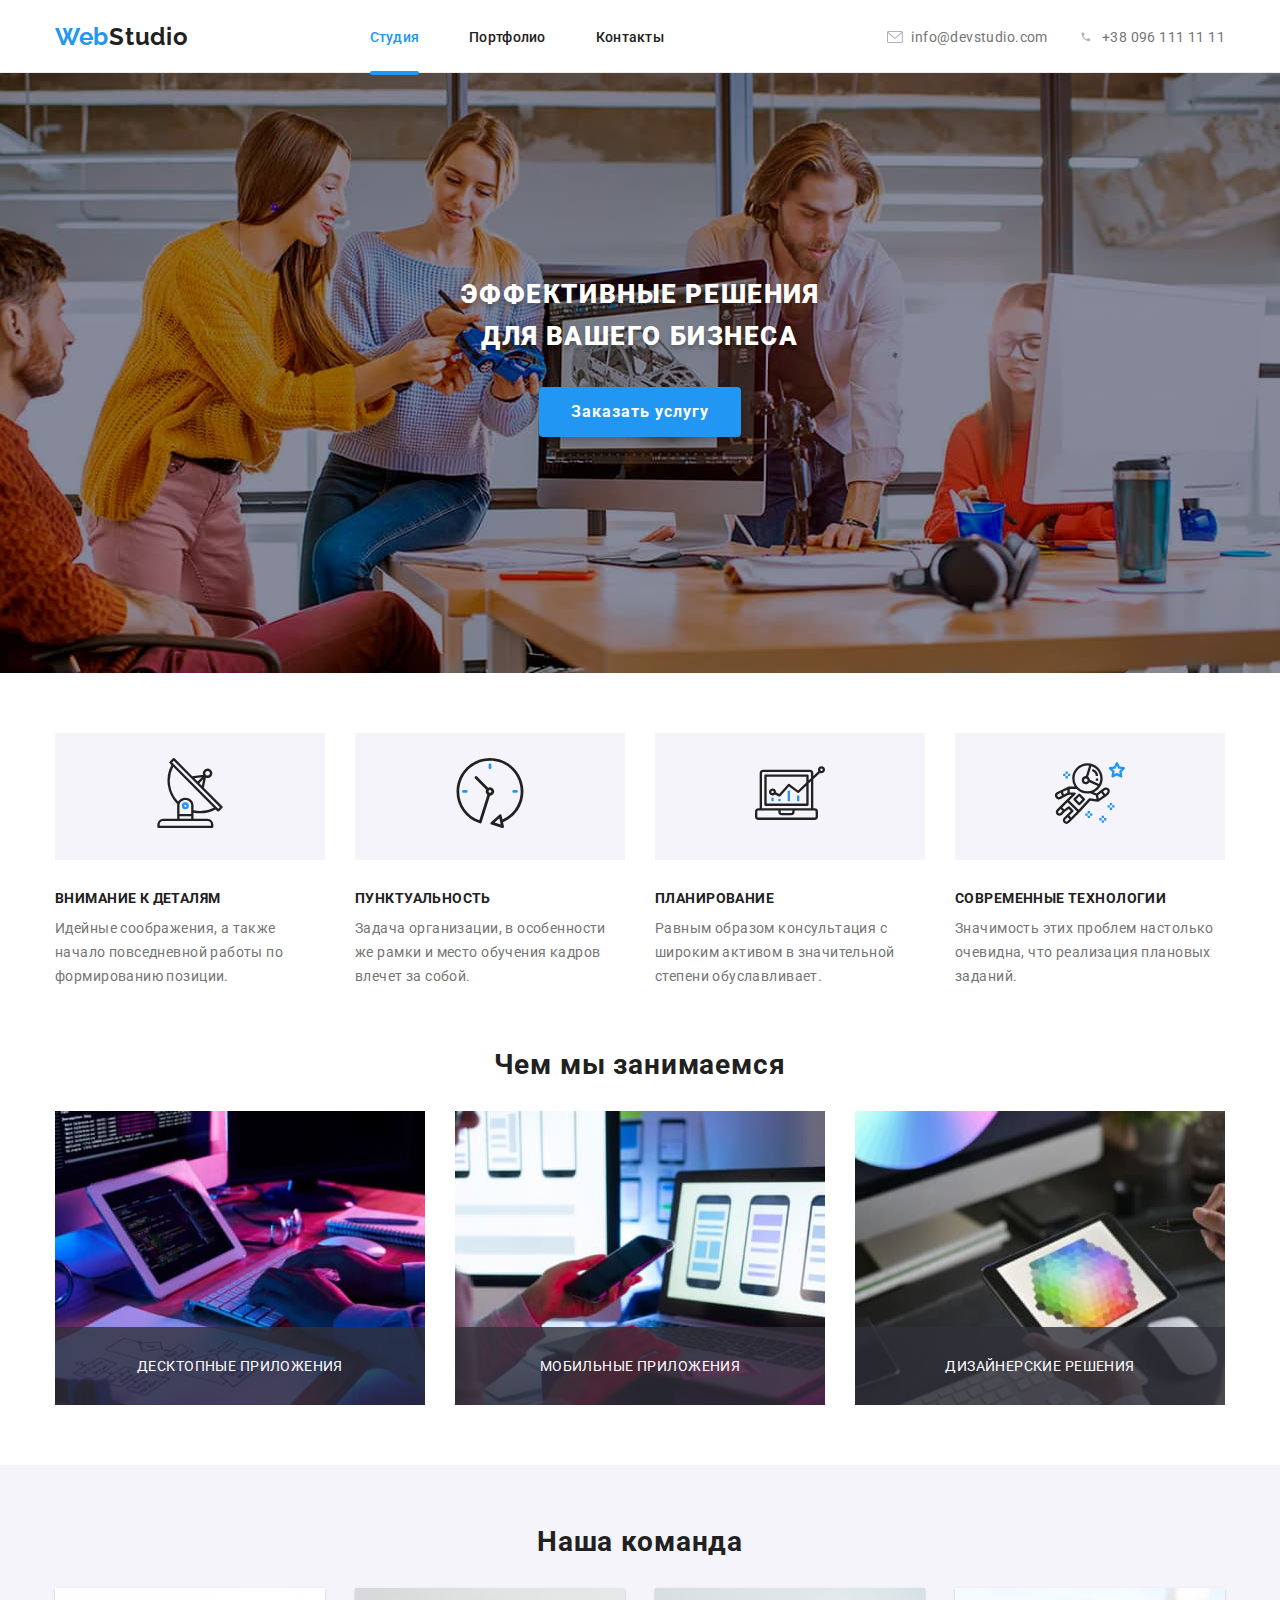
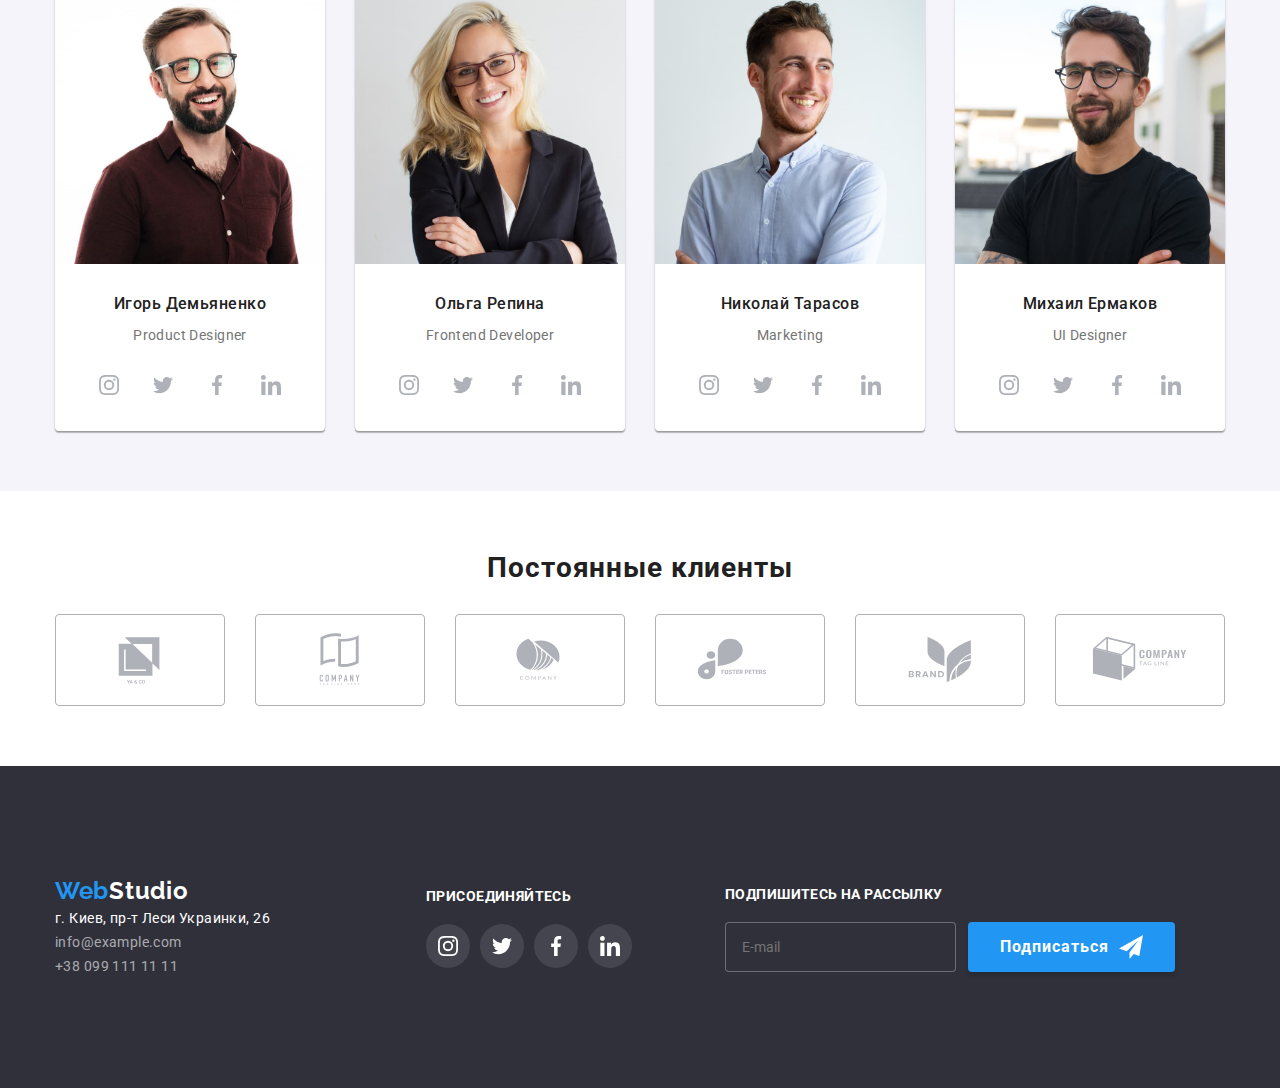
==== index.html @ 2ebec436 "summary" ====
<!DOCTYPE html>
<html lang="ru">
<head>
    <meta charset="UTF-8">
    <meta http-equiv="X-UA-Compatible" content="IE=edge">
    <meta name="viewport" content="width=device-width, initial-scale=1.0">
    <title>WebStudio студия дизайна</title>
    <link rel="stylesheet" href="https://cdnjs.cloudflare.com/ajax/libs/modern-normalize/1.0.0/modern-normalize.min.css"/>
    <link href="https://fonts.googleapis.com/css2?family=Raleway:wght@700&family=Roboto:wght@400;500;700;900&display=swap"
        rel="stylesheet">
    <link rel="stylesheet" href="./css/main.min.css">
</head>
<body>
    
    <!--хедер-->
    <header class="header">
        <div class="header__container container">
       <nav class="navmenu"> 
           <a class="logo logo__header" lang="en" href="index.html">Web<span class="logo__header--dark">Studio</span></a>
           <button class="navmenu__button" 
           type="button" aria-expanded="false" aria-controls="menu__mobile"
           data-menu-button>
               <svg width="40" height="40" aria-label="Переключатель мобильного меню">
                <use class="navmenu__icon--menu" href="./images/sprite.svg#menu"></use>
                <use class="navmenu__icon--cross" href="./images/sprite.svg#cross"></use>
               </svg>
           </button>
           <div class="menu__mobile" id="menu__mobile" data-menu>
                <ul class="menu__list list">
                    <li class="menu__point">
                        <a class="menu__link link link--current" href="index.html">Студия</a></li>
                    <li class="menu__point">
                        <a class="menu__link link" href="./portfolio.html">Портфолио</a></li>
                    <li class="menu__point">
                        <a class="menu__link link" href="">Контакты</a></li>
                </ul>
                <ul class="menu__list--contacts list">
                    <li class="menu__point">
                        <a class="menu__link--phone link" href="tel:+380961111111">+38 096 111 11 11</a></li>
                    <li class="menu__point">
                        <a class="menu__link--email link" href="mailto:info@devstudio.com">info@devstudio.com</a></li>
                </ul>
                <ul class="menu__list--sl list">
                    <li class="menu__point">
                        <a class="menu__link--sl link" href="https://www.instagram.com/" target="_blank" rel="noopener norefferal">Instagram</a>                </li>
                    <li class="menu__point">
                        <a class="menu__link--sl link" href="https://www.twitter.com/" target="_blank" rel="noopener norefferal">Twitter</a>                </li>
                    <li class="menu__point">
                        <a class="menu__link--sl link" href="https://www.facebook.com/" target="_blank" rel="noopener norefferal">Facebook</a>                </li>
                    <li class="menu__point">
                        <a class="menu__link--sl link" href="https://www.linkedin.com/" target="_blank" rel="noopener norefferal">LinkedIn</a>                </li>
                </ul>
           </div>
            <ul class="navmenu__list list">
            <li class="navmenu__point"><a class="navmenu__link link link--current" href="index.html">Студия</a></li>
            <li class="navmenu__point"><a class="navmenu__link link" href="./portfolio.html">Портфолио</a></li>
            <li class="navmenu__point"><a class="navmenu__link link" href="">Контакты</a></li>
            </ul>
        </nav>
        <ul class="header__list list contact">
            <li class="header__point">
                <a class="header__link header__link--icon link" lang="en" href="mailto:info@devstudio.com" target="_blank" rel="noopener norefferal">
                <svg class="header__icon icon" width="16" height="12">
                    <use href="./images/sprite.svg#mail"></use>
                </svg>info@devstudio.com</a>
            </li>
            <li class="header__point">
                <a class="header__link header__link--icon link" href="tel:+380961111111" target="_blank" rel="noopener norefferal">
                <svg class="header__icon icon" width="16" height="12">
                    <use href="./images/sprite.svg#phone"></use>
                </svg>+38 096 111 11 11</a>
            </li>
        </ul>
        </div>
    </header>

    <!--уникальный контент-->
    <main>  

    <!-- баннер герой -->
    <section class="banner">
                 <h1 class="banner__title">Эффективные решения
                для вашего бизнеса</h1>
                <button class="banner__button button" type="button" data-modal-open>Заказать услугу</button>
        </section>

<!-- Особенности -->
    <section class="features__section section ">
        <div class="container">
            <h2 class="visually-hidden">Особенности</h2>
            <ul class="features__list list ">
        <li class="features__point point"> 
            <div class="features__icon--box">
            <svg class="features__icon icon" width="70" height="70">
                <use href="./images/sprite.svg#antenna"></use>
            </svg>
            </div>
            <h3 class="features__title">Внимание к деталям</h3>
            <p  class="features__text">Идейные соображения, а также начало повседневной работы по формированию позиции.</p>
        </li>
        <li class="features__point point">
            <div class="features__icon--box">
            <svg class="features__icon icon" width="70" height="70">
                <use href="./images/sprite.svg#clock"></use>
            </svg>
            </div>
            <h3 class="features__title">Пунктуальность</h3>
            <p  class="features__text">Задача организации, в особенности же рамки и место обучения кадров влечет за собой.</p>
        </li>
        <li class="features__point point">
            <div class="features__icon--box">
            <svg class="features__icon icon" width="70" height="70">
                <use href="./images/sprite.svg#diagram"></use>
            </svg>
            </div>
            <h3 class="features__title">Планирование</h3>
            <p  class="features__text">Равным образом консультация с широким активом в значительной степени обуславливает.</p>
        </li>
        <li class="features__point point">
            <div class="features__icon--box">
            <svg class="features__icon icon" width="70" height="70">
                <use href="./images/sprite.svg#astronaut"></use>
            </svg>
            </div>
            <h3 class="features__title">Современные технологии</h3>
            <p  class="features__text">Значимость этих проблем настолько очевидна, что реализация плановых заданий.</p>
        </li>
            </ul>
        </div>
    </section>

<!-- Чем мы занимаемся -->
    <section class="section wedoing__section">
        <div class="container">
            <h2 class="wedoing__title title">Чем мы занимаемся</h2>
            <ul class="wedoing__list list">
                <li class="wedoing__point point">
                    <img src="./images/what-we-do/box-1.jpeg" alt="Работа на планшете" width="370" height="294">
                    <div class="wedoing__thumb">
                    <h3 class="wedoing__text-image">Десктопные приложения</h3>
                    </div>
                </li>
                <li class="wedoing__point point">
                    <img src="./images/what-we-do/box-2.jpeg" alt="Синхронизация ПК и смартфона" width="370" height="294">
                    <div class="wedoing__thumb">
                    <h3 class="wedoing__text-image">Мобильные приложения</h3>
                    </div>
                </li>
                <li class="wedoing__point point">
                    <img src="./images/what-we-do/box-3.jpeg" alt="Планшет" width="370" height="294">
                    <div class="wedoing__thumb">
                    <h3 class="wedoing__text-image">Дизайнерские решения</h3>
                    </div>  
                </li>
            </ul>
        </div>
    </section>

<!-- Наша команда -->
    <section class="team__section section">
        <div class="container">
        <h2 class="team__title title">Наша команда</h2>
        <ul class="team__list list">
            <li class="team__point point">
                <img class="image"  srcset="./images/our-team/img-1-1x.jpeg 450w, ./images/our-team/img-1-2x.jpeg 900w " src="./images/our-team/img-1.jpeg" alt="Игорь Демьяненко" 
                sizes="(min-width: 1200px )25wh, (min-width: 768px)50wh, 100wh">
                <div class="team__box">
                <h3 class="team__title--box ">Игорь Демьяненко</h3>
                <p class="team__text text" lang="en">Product Designer</p>
                <ul class="team__list--sl list">
                    <li class="team__point--sl item">
                        <a class="team__icon-link link" href="https://www.instagram.com/" target="_blank" rel="noopener norefferel" aria-label="инстаграм">
                        <svg class="team__icon--sl icon" width="20" height="20">
                            <use href="./images/sprite.svg#instagram"></use>
                        </svg>
                        </a>
                    </li>
                    <li class="team__point--sl item">
                        <a class="team__icon-link link"  href="https://www.twitter.com/" target="_blank" rel="noopener norefferel" aria-label="твитер">
                        <svg class="team__icon--sl icon" width="20" height="20">
                            <use href="./images/sprite.svg#twitter"></use>
                        </svg>
                        </a>
                    </li>
                    <li class="team__point--sl item">
                        <a class="team__icon-link link" href="https://www.facebook.com/" target="_blank" rel="noopener norefferel" aria-label="фейсбук">
                        <svg class="team__icon--sl icon" width="20" height="20">
                            <use href="./images/sprite.svg#facebook"></use>
                        </svg>
                        </a>
                    </li>
                    <li class="team__point--sl item">
                        <a class="team__icon-link link"  href="https://www.linkedin.com/" target="_blank" rel="noopener norefferel" aria-label="линкедин">
                        <svg class="team__icon--sl icon" width="20" height="20">
                            <use href="./images/sprite.svg#linkedin"></use>
                        </svg>
                        </a>
                    </li>
                </ul>
                </div>
            </li>
            <li class="team__point point">
                <img class="image" srcset="./images/our-team/img-2-1x.jpeg 450w, ./images/our-team/img-2-2x.jpeg 900w " src="./images/our-team/img-2.jpeg" alt="Ольга Репина" 
                sizes="(min-width: 1200px )25wh, (min-width: 768px)50wh, 100wh">
                <div class="team__box">
                <h3 class="team__title--box">Ольга Репина</h3>
                <p class="team__text text" lang="en">Frontend Developer</p>
                <ul class="team__list--sl list">
                    <li class="team__point--sl item">
                        <a class="team__icon-link link"   href="https://www.instagram.com/" target="_blank" rel="noopener norefferel" aria-label="инстаграм">
                        <svg class="team__icon--sl icon" width="20" height="20">
                            <use href="./images/sprite.svg#instagram"></use>
                            </svg>
                        </a>
                    </li>
                    <li class="team__point--sl item">
                        <a class="team__icon-link link"   href="https://www.twitter.com/" target="_blank" rel="noopener norefferel" aria-label="твитер">
                        <svg class="team__icon--sl icon" width="20" height="20">
                            <use href="./images/sprite.svg#twitter"></use>
                        </svg>
                        </a>
                    </li>
                    <li class="team__point--sl item">
                        <a class="team__icon-link link"   href="https://www.facebook.com/" target="_blank" rel="noopener norefferel" aria-label="фейсбук">
                        <svg class="team__icon--sl icon" width="20" height="20">
                            <use href="./images/sprite.svg#facebook"></use>
                        </svg>
                        </a>
                    </li>
                    <li class="team__point--sl item">
                        <a class="team__icon-link link"   href="https://www.linkedin.com/" target="_blank" rel="noopener norefferel"  aria-label="линкедин">
                        <svg class="team__icon--sl icon" width="20" height="20">
                            <use href="./images/sprite.svg#linkedin"></use>
                        </svg>
                        </a>
                    </li>
                </ul>
                </div>
            </li>
            <li class="team__point point">
                <img class="image" srcset="./images/our-team/img-3-1x.jpeg 450w, ./images/our-team/img-3-2x.jpeg 900w " src="./images/our-team/img-3.jpeg" alt="Николай Тарасов" 
                sizes="(min-width: 1200px )25wh, (min-width: 768px)50wh, 100wh">
                <div class="team__box">
                <h3 class="team__title--box">Николай Тарасов</h3>
                <p class="team__text text" lang="en">Marketing</p>
                <ul class="team__list--sl list">
                    <li class="team__point--sl item">
                        <a class="team__icon-link link"  href="https://www.instagram.com/" target="_blank" rel="noopener norefferel" aria-label="инстаграм">
                        <svg class="team__icon--sl icon" width="20" height="20">
                            <use href="./images/sprite.svg#instagram"></use>
                        </svg>
                        </a>
                        </li>
                    <li class="team__point--sl item">
                        <a class="team__icon-link link"   href="https://www.twitter.com/" target="_blank" rel="noopener norefferel" aria-label="твитер">
                        <svg class="team__icon--sl icon" width="20" height="20">
                            <use href="./images/sprite.svg#twitter"></use>
                        </svg>
                        </a>
                    </li>
                    <li class="team__point--sl item">
                        <a class="team__icon-link link"   href="https://www.facebook.com/" target="_blank" rel="noopener norefferel" aria-label="фейсбук">
                        <svg class="team__icon--sl icon" width="20" height="20">
                            <use href="./images/sprite.svg#facebook"></use>
                        </svg>
                        </a>
                    </li>
                    <li class="team__point--sl item">
                        <a class="team__icon-link link"   href="https://www.linkedin.com/" target="_blank" rel="noopener norefferel" aria-label="линкедин">
                        <svg class="team__icon--sl icon" width="20" height="20">
                            <use href="./images/sprite.svg#linkedin"></use>
                        </svg>
                        </a>
                    </li>
                </ul>
                </div>
            </li>
            <li class="team__point point">
                <img class="image" srcset="./images/our-team/img-4-1x.jpeg 450w, ./images/our-team/img-4-2x.jpeg 900w " src="./images/our-team/img-4.jpeg" alt="Михаил Ермаков" 
                sizes="(min-width: 1200px )25wh, (min-width: 768px)50wh, 100wh">
                <div class="team__box">
                <h3 class="team__title--box">Михаил Ермаков</h3>
                <p class="team__text text" lang="en">UI Designer</p>
                <ul class="team__list--sl list">
                    <li class="team__point--sl item">
                        <a class="team__icon-link link" href="https://www.instagram.com/" target="_blank" rel="noopener norefferel" aria-label="инстаграм">
                        <svg class="team__icon--sl icon" width="20" height="20">
                            <use href="./images/sprite.svg#instagram"></use>
                        </svg>
                        </a>
                    </li>
                    <li class="team__point--sl item">
                        <a class="team__icon-link link"   href="https://www.twitter.com/" target="_blank" rel="noopener norefferel" aria-label="твитер">
                        <svg class="team__icon--sl icon" width="20" height="20">
                            <use href="./images/sprite.svg#twitter"></use>
                        </svg>
                        </a>
                    </li>
                    <li class="team__point--sl item">
                        <a class="team__icon-link link"   href="https://www.facebook.com/" target="_blank" rel="noopener norefferel" aria-label="фейсбук">
                        <svg class="team__icon--sl icon" width="20" height="20">
                            <use href="./images/sprite.svg#facebook"></use>
                        </svg>
                        </a>
                    </li>
                    <li class="team__point--sl item">
                        <a  class="team__icon-link link"  href="https://www.linkedin.com/" target="_blank" rel="noopener norefferel" aria-label="линкедин">
                        <svg class="team__icon--sl icon" width="20" height="20">
                            <use href="./images/sprite.svg#linkedin"></use>
                        </svg>
                        </a>
                    </li>
                </ul>
                </div>
            </li>
        </ul>
        </div>
    </section>

    <!-- Постоянные клиенты -->
    <section class="clients__section section">
        <div class="container">
            <h2 class="clients__title title">Постоянные клиенты</h2>
            <ul class="clients__list list">
                <li class="clients__point">
                    <a class="clients__link link" href="/" target="_blank" rel="noopener norefferal" aria-label="лого партнера">
                        <svg class="clients__icon icon" width="106" height="60">
                            <use href="./images/sprite.svg#ya-and-co"></use>
                        </svg>
                    </a>
                </li>
                <li class="clients__point">
                    <a class="clients__link link" href="/" target="_blank" rel="noopener norefferal" aria-label="лого партнера">
                        <svg class="clients__icon icon" width="106" height="60">
                            <use href="./images/sprite.svg#company-tagline-here"></use>
                        </svg>
                    </a>
                </li>
                <li class="clients__point">
                    <a class="clients__link link" href="/" target="_blank" rel="noopener norefferal" aria-label="лого партнера">
                        <svg class="clients__icon icon" width="106" height="60">
                            <use href="./images/sprite.svg#company"></use>
                        </svg>
                    </a>
                </li>
                <li class="clients__point">
                    <a class="clients__link link" href="/" target="_blank" rel="noopener norefferal" aria-label="лого партнера">
                        <svg class="clients__icon icon" width="106" height="60">
                            <use href="./images/sprite.svg#foster-peters"></use>
                        </svg>
                    </a>
                </li>
                <li class="clients__point">
                    <a class="clients__link link" href="/" target="_blank" rel="noopener norefferal" aria-label="лого партнера">
                        <svg class="clients__icon icon" width="106" height="60">
                            <use href="./images/sprite.svg#brand"></use>
                        </svg>
                    </a>
                </li>
                <li class="clients__point">
                    <a class="clients__link link" href="/" target="_blank" rel="noopener norefferal" aria-label="лого партнера">
                        <svg class="clients__icon icon" width="106" height="60">
                            <use href="./images/sprite.svg#company-tag-line"></use>
                        </svg>
                    </a>
                </li>
            </ul>
        </div>
    </section>

  </main>

    <!-- Подвал -->
    <footer class="footer">
        <div class="footer__container container"> 
            <div class="footer__container--tablet">
                <div class="footer__address">
                <a class="logo footer__logo" lang="en" href="/">Web<span class="logo footer__logo--light">Studio</span></a>
                <address class="footer__contacts">
                    <ul class="footer___list contacts__list list">
                        <li class="footer___point contacts__list--point">
                            <a class="footer__link link" href="https://goo.gl/maps/Ta9KP2Tuc9y4ZhMA9" target="_blank"
                                rel="noopener noreferrer">
                                г. Киев, пр-т Леси Украинки, 26
                            </a>
                        </li>
                        <li class="footer___point contacts__list--point">
                            <a class="footer__link footer__link--contact link" href="mailto:info@example.com" target="_blank" rel="noopener noreferrer">
                                info@example.com
                            </a>
                        </li>
                        <li class="footer___point contacts__list--point">
                            <a class="footer__link footer__link--contact  link" href="tel:+380991111111" target="_blank" rel="noopener noreferrer">
                                +38 099 111 11 11
                            </a>
                        </li>
                    </ul>
                </address>
                </div>          
                <div class="footer__sl">
                    <p class="footer__title">присоединяйтесь</p>
                    <ul class="list footer__social-links">
                        <li class="footer__point">
                            <a class="footer__link--icon link" href="https://www.instagram.com/" target="_blank" rel="noopener norefferel"  aria-label="инстаграм">
                            <svg class="footer__icon icon" width="20" height="20">
                                <use href="./images/sprite.svg#instagram"></use>
                            </svg>
                            </a>
                        </li>
                        <li class="footer__point">
                            <a class="footer__link--icon footer__link link" href="https://www.twitter.com/" target="_blank" rel="noopener norefferel"  aria-label="твитер" >
                            <svg class="footer__icon icon" width="20" height="20">
                                <use href="./images/sprite.svg#twitter"></use>
                            </svg>
                            </a>
                        </li>
                        <li class="footer__point">
                            <a class="footer__link--icon footer__link link" href="https://www.facebook.com/" target="_blank" rel="noopener norefferel" aria-label="фейсбук">
                            <svg class="footer__icon icon" width="20" height="20">
                                <use href="./images/sprite.svg#facebook"></use>
                            </svg>
                            </a>
                        </li>
                        <li class="footer__point">
                            <a class="footer__link--icon footer__link link" href="https://www.linkedin.com/" target="_blank" rel="noopener norefferel" aria-label="линкедин">
                            <svg class="footer__icon icon" width="20" height="20">
                                <use href="./images/sprite.svg#linkedin"></use>
                            </svg>
                            </a>
                        </li>
                    </ul>
                </div>
            </div>
            <div class="footer__submail">
                <p class="footer__title">Подпишитесь на рассылку</p>
                    <form class="footer__form" > 
                        <input class="footer__input" type="email" name="mail" id="mail" placeholder="E-mail" required/>
                        <button class="button footer__button" type="submit">Подписаться</button>
                    </form>
            </div>
        </div>
    </footer>

    <!-- Модальное окно -->

    <div class="backdrop is-hidden" data-modal>
        <div class="modal">
            <button type="button" class="modal__button" data-modal-close>
            <svg class="modal__icon--close" width="11" height="11">
                <use href="./images/sprite.svg#close-block"></use>
            </svg>
            </button>
                <div class="modal__container">
                <p class="modal__title">Оставьте свои данные, мы вам перезвоним</p>
                <form class="modal__form">
                    <div class="modal_field--name modal__field">
                        <label class="modal__label modal__label--name label" for="name">Имя</label>
                        <span class="modal__icon"> 
                            <svg width="18" height="18">
                                <use href="./images/sprite.svg#person"></use>
                            </svg>
                        </span>
                        <input class="modal__input" type="text" name="Имя" id="name" required/>
                    </div>
                    <div class="modal_field--phone modal__field">
                        <label class="modal__label modal__label--phone label" for="tel">Телефон</label>
                        <span class="modal__icon">
                            <svg width="18" height="18">
                                <use href="./images/sprite.svg#phone"></use>
                            </svg>
                        </span>
                        <input class="modal__input" type="tel" name="tel" id="tel" minlength="10" maxlength="13" required/>
                    </div>
                    <div class="modal_field--email modal__field">
                        <label class="modal__label modal__label--email label" for="email">Почта</label>
                        <span class="modal__icon">
                            <svg width="18" height="18">
                                <use href="./images/sprite.svg#envelope"></use>
                            </svg>
                        </span>
                        <input class="modal__input" type="email" name="email" id="email" required/>
                    </div>
                    <div class="modal_field--comment modal__field">
                        <label class="modal__label modal__label--comment label" for="comment">Комментарий</label>
                        <textarea class="modal__input modal__input--comment" name="comment" id="comment" placeholder="Введите текст"></textarea>
                    </div>
                        <label class="modal__label--policy modal__label label" for="policy">
                            <input class="modal__check visually-hidden" type="checkbox" name="policy" id="policy" />
                            <span class="modal__icon--check"></span>
                            <span class="modal__text">Соглашаюсь с рассылкой и принимаю
                            <a class="modal__link" href="/">Условия договора</a></span>
                        </label>
                    <button class="button__feedback  button" type="submit">Отправить</button>
                </form>
                </div>
            </div>
        </div>
<script src="./js/menu.js"></script>
<script src="./js/modal.js"></script>


</body>
</html>
---- css/main.min.css ----
img{display:block;max-width:100%;height:auto}.link,.footer__contacts,.logo,.button{font-style:inherit;font-family:inherit;color:inherit;text-decoration:none;cursor:pointer}.list{list-style:none}ul,li,h1,h2,h3,h4,h5,h6,p,.list{padding:0;margin:0}.visually-hidden{position:absolute;width:1px;height:1px;margin:-1px;border:0;padding:0;white-space:nowrap;clip-path:inset(100%);clip:rect(0 0 0 0);overflow:hidden}body{margin:0;font-family:"Roboto",sans-serif,arial;font-style:normal;font-weight:400;font-size:14px;line-height:1.7142857143;letter-spacing:.03em;color:#757575;background-color:#fff}.button{display:flex;align-items:center;justify-content:center;transition:box-shadow 250ms cubic-bezier(0.4, 0, 0.2, 1),background-color 250ms cubic-bezier(0.4, 0, 0.2, 1);height:50px;box-shadow:0px 4px 4px rgba(0,0,0,.15);border:transparent;border-radius:4px;margin-top:30px;margin-left:auto;margin-right:auto;padding:10px 32px;background-color:#2196f3;font-family:"Roboto",sans-serif,arial;font-style:normal;font-weight:700;font-size:16px;line-height:1.875;letter-spacing:.06em}.button:hover,.button:focus{box-shadow:0px 4px 4px rgba(0,0,0,.15);background-color:#188ce8}.navmenu__button{display:inline-flex;margin:0;padding:0;border:none;background-color:transparent}@media screen and (min-width: 768px){.navmenu__button{display:none}}.navmenu__icon--cross{display:none}.navmenu__button.is-open .navmenu__icon--cross{display:block}.navmenu__button:hover .navmenu__icon--cross,.navmenu__button:focus .navmenu__icon--cross{fill:#2196f3}.navmenu__button.is-open .navmenu__icon--menu{display:none}.navmenu__button:hover .navmenu__icon--menu,.navmenu__button:focus .navmenu__icon--menu{fill:#2196f3}.logo{font-family:"Raleway";font-style:normal;font-weight:700;font-size:24px;line-height:1.1666666667;letter-spacing:.03em;color:#2196f3}@media screen and (min-width: 768px){.logo__header{margin-right:88px}}.logo__header--dark{color:#212121}.footer__logo{margin-bottom:20px}.footer__logo--light{color:#fff}.header{position:relative;border-bottom:1px solid #ececec}.header__container{padding-left:15px;padding-right:15px}@media screen and (min-width: 768px){.header__container{display:flex;padding-top:23px;padding-bottom:21px}}.navmenu{display:flex;align-items:center;justify-content:center}@media screen and (max-width: 1199px){.navmenu{justify-content:space-between}}@media screen and (min-width: 768px){.navmenu__button{display:none}}.menu__mobile{display:none;position:absolute;top:100%;left:0;z-index:1;width:100%;background-color:#fff;padding:40px 48px;font-size:40px}.menu__mobile.is-open{display:block}.menu__point:not(:last-child){margin-bottom:32px}.menu__link{font-style:normal;font-weight:500;font-size:40px;line-height:1.175;letter-spacing:.02em;color:#212121}.menu__link:hover,.menu__link:focus{color:#2196f3}.menu__list--contacts{margin-top:302px}.menu__link--phone{font-family:"Roboto",sans-serif,arial;font-style:normal;font-weight:500;font-size:34px;line-height:1.1764705882;letter-spacing:.02em;color:#2196f3}.menu__link--email{font-family:"Roboto",sans-serif,arial;font-style:normal;font-weight:500;font-size:24px;line-height:1.1666666667;letter-spacing:.02em;color:#afb1b8}.menu__link--email:hover,.menu__link--email:focus{color:#2196f3}.menu__list--sl{display:flex;margin-top:64px;width:100%}.menu__list--sl .menu__point{margin:0}.menu__link--sl{display:block;font-family:"Roboto",sans-serif,arial;font-style:normal;font-weight:500;font-size:18px;line-height:1.2222222222;letter-spacing:.02em;color:#2196f3}.menu__link--sl::after{content:"";width:0px;height:22px;margin-left:10px;margin-right:10px;border:1px solid rgba(33,33,33,.2);background-image:url("../image/menu-line.svg");background-repeat:no-repeat;background-size:auto;background-position:center}@media screen and (max-width: 767px){.header__list,.navmenu__list{display:none}}@media screen and (min-width: 768px){.navmenu__list{display:flex;align-items:center;justify-content:center}}@media screen and (min-width: 768px)and (max-width: 1199px){.navmenu__list{margin-right:84px}}@media screen and (min-width: 1200px){.navmenu__list{margin-left:93px}}@media screen and (min-width: 768px){.navmenu__link{position:relative;padding-top:30px;padding-bottom:30px;font-style:normal;font-weight:500;font-size:14px;line-height:1.1428571429;letter-spacing:.02em;color:#212121}.navmenu__link:hover,.navmenu__link:focus{color:#2196f3}}@media screen and (min-width: 768px){.header__list{margin-left:auto}}@media screen and (min-width: 1200px){.header__list{display:flex;align-items:center;justify-content:center;margin-left:auto}}@media screen and (min-width: 768px){.navmenu__point:not(:last-child){margin-right:50px}}@media screen and (min-width: 768px)and (max-width: 1199px){.header__point:not(:last-child){margin-bottom:10px}}@media screen and (min-width: 1200px){.header__point:not(:last-child){margin-right:30px}}@media screen and (min-width: 768px)and (max-width: 1199px){.header__link{font-style:normal;font-weight:500;font-size:12px;line-height:1.1666666667;letter-spacing:.02em}}@media screen and (min-width: 768px){.header__link{display:flex;align-items:center;justify-content:flex-start}.header__link:focus,.header__link:hover{color:#2196f3}}.header__icon{fill:#afb1b8}@media screen and (min-width: 768px){.header__icon{margin-right:8px}.header__icon:hover,.header__icon:focus,.header__link:focus .header__icon,.header__link:hover .header__icon{fill:#2196f3}}.link--current{color:#2196f3}@media screen and (min-width: 768px){.link--current{width:100%}.link--current::after{content:"";position:absolute;bottom:0;display:block;width:100%;height:4px;background-color:#2196f3;border-radius:2px}}.container{min-width:320px;margin-left:auto;margin-right:auto;padding-left:15px;padding-right:15px}@media screen and (min-width: 480px){.container{width:480px}}@media screen and (min-width: 768px){.container{width:768px}}@media screen and (min-width: 1200px){.container{width:1200px}}.section{padding-top:60px;padding-bottom:60px;text-align:center}@media screen and (max-width: 767px){.point:not(:last-child){margin-bottom:30px}}.title{font-style:normal;font-weight:700;font-size:28px;line-height:1.1785714286;letter-spacing:.03em;margin-bottom:30px;color:#212121}.footer{padding-top:60px;padding-bottom:60px;text-align:center;background-color:#2f303a;color:#fff}@media screen and (min-width: 1200px){.footer__container{display:flex;align-items:baseline}}@media screen and (min-width: 768px){.footer__container--tablet{display:flex;align-items:center;justify-content:center}}@media screen and (min-width: 768px)and (max-width: 1199px){.footer__address{margin-right:165px}}@media screen and (min-width: 1200px){.footer__address{margin-right:156px;text-align:left}}.contacts__list--point :not(:last-child){margin-bottom:8px}@media screen and (min-width: 1200px){.contacts__list--point :not(:last-child){margin-bottom:9px}}.footer__link--contact{color:rgba(255,255,255,.6)}.footer__sl{margin-top:60px;margin-bottom:60px}.footer__title{font-style:normal;font-weight:700;font-size:14px;line-height:1.1428571429;letter-spacing:.03em;text-transform:uppercase;margin-bottom:20px}@media screen and (min-width: 1200px){.footer__title{text-align:left}}.footer__social-links{display:flex;align-items:none;justify-content:center}.footer__point:not(:last-child){margin-right:10px}.footer__icon{fill:#fff}.footer__link--icon{display:flex;align-items:center;justify-content:center;border-radius:50%;background:rgba(255,255,255,.1);padding:12px}.footer__link--icon:hover,.footer__link--icon:focus{background-color:#2196f3}@media screen and (min-width: 768px){.footer__submail{width:450px;margin-left:auto;margin-right:auto;margin-top:60px}}@media screen and (min-width: 1200px){.footer__submail{margin-left:93px}}@media screen and (min-width: 1200px){.footer__form{display:flex;align-items:center;justify-content:center}}.footer__input{width:100%;height:50px;padding-left:16px;padding-top:15px;padding-bottom:15px;background-color:#2f303a;color:rgba(255,255,255,.6);border:1px solid rgba(255,255,255,.3);border-radius:4px}@media screen and (min-width: 1200px){.footer__input{display:flex;margin-right:12px}}.footer__button::after{content:"";display:block;width:24px;height:24px;margin-left:10px;background-image:url("../images/send.svg");background-repeat:no-repeat;background-size:auto;background-position:center}@media screen and (min-width: 1200px){.footer__button{margin-top:0}}.banner{padding-left:60px;padding-right:60px;padding-top:118px;padding-bottom:118px;height:400px;max-width:1600px;background-image:linear-gradient(to right, rgba(47, 48, 58, 0.4), rgba(47, 48, 58, 0.4));background-repeat:no-repeat;background-size:cover;background-position:center;width:100%;padding-top:118px;padding-bottom:118px}@media screen and (max-width: 767px){.banner{background-image:url("../images/backgrounds/hero-mobile-1x.jpeg")}}@media screen and (max-width: 767px)and (min-device-pixel-ratio: 2),screen and (max-width: 767px)and (min-resolution: 192dpi),screen and (max-width: 767px)and (min-resolution: 2dppx){.banner{background-image:url("../images/backgrounds/hero-mobile-2x.jpeg")}}@media screen and (min-width: 768px)and (max-width: 1199px){.banner{background-image:url("../images/backgrounds/hero-tablet-1x.jpeg")}}@media screen and (min-width: 768px)and (max-width: 1199px)and (min-device-pixel-ratio: 2),screen and (min-width: 768px)and (max-width: 1199px)and (min-resolution: 192dpi),screen and (min-width: 768px)and (max-width: 1199px)and (min-resolution: 2dppx){.banner{background-image:url("../images/backgrounds/hero-tablet-2x.jpeg")}}@media screen and (min-width: 1200px){.banner{background-image:url("../images/backgrounds/hero-desktop-1x.jpeg");height:600px;padding:450px;padding-top:200px;padding-bottom:280px}}@media screen and (min-width: 1200px)and (min-device-pixel-ratio: 2),screen and (min-width: 1200px)and (min-resolution: 192dpi),screen and (min-width: 1200px)and (min-resolution: 2dppx){.banner{background-image:url("../images/backgrounds/hero-desktop-2x.jpeg")}}.banner__title{font-style:normal;font-weight:900;font-size:26px;line-height:1.6153846154;letter-spacing:.06em;text-align:center;text-transform:uppercase;color:#fff;text-shadow:0px 4px 4px rgba(0,0,0,.25)}@media screen and (min-width: 1200px){.banner__title{margin:auto}}.banner__button{color:#fff}@media screen and (min-width: 768px){.features__list{display:flex}}@media screen and (min-width: 768px)and (max-width: 1199px){.features__list{flex-wrap:wrap;row-gap:30px;column-gap:30px;flex-basis:calc(100% - 15px)}}@media screen and (min-width: 768px)and (max-width: 1199px){.features__point{width:354px}}@media screen and (min-width: 1200px){.features__point{width:270px}.features__point:not(:last-child){margin-right:30px}}.features__icon--box{margin-bottom:30px;padding:25px;background-color:#f5f4fa}.features__title{font-style:normal;font-weight:700;font-size:14px;line-height:1.1428571429;letter-spacing:.03em;margin-bottom:10px;text-transform:uppercase;color:#212121}@media screen and (min-width: 768px){.features__title{text-align:left}}.features__text{font-style:normal;font-weight:400;font-size:14px;line-height:1.7142857143;letter-spacing:.03em;text-align:left}.wedoing__section{padding-top:0}@media screen and (max-width: 1199px){.wedoing__section{display:none}}@media screen and (min-width: 1200px){.wedoing__list{display:flex}.wedoing__point{position:relative;width:370px}.wedoing__point:not(:last-child){margin-right:30px}.wedoing__thumb{position:absolute;bottom:0;width:100%;padding:27px;background:rgba(47,48,58,.8)}.wedoing__text-image{font-style:normal;font-weight:400;font-size:14px;line-height:1.7142857143;letter-spacing:.03em;text-align:center;text-transform:uppercase;color:#fff}}.team__section{background-color:#f5f4fa}@media screen and (min-width: 768px){.team__list{display:flex}}@media screen and (min-width: 768px)and (max-width: 1199px){.team__list{flex-wrap:wrap;row-gap:30px;column-gap:30px;flex-basis:calc(100% - 15px)}}.team__point{background-color:#fff;box-shadow:0px 1px 3px rgba(0,0,0,.12),0px 1px 1px rgba(0,0,0,.14),0px 2px 1px rgba(0,0,0,.2);border-radius:0px 0px 4px 4px}@media screen and (min-width: 768px)and (max-width: 1199px){.team__point{min-height:536px;width:354px}}@media screen and (min-width: 1200px){.team__point{width:270px;min-height:428px}.team__point:not(:last-child){margin-right:30px}}.image{margin-left:auto;margin-right:auto;width:450px}.team__box{padding-top:30px;padding-bottom:24px}.team__title--box{margin-bottom:10px;font-style:normal;font-weight:500;font-size:16px;line-height:1.1875;letter-spacing:.03em;color:#212121}.team__list--sl{display:flex;align-items:center;justify-content:center;margin-top:16px}.team__point--sl:not(:last-child){margin-right:10px}.team__icon-link{display:flex;align-items:center;justify-content:center;padding:12px;transition:background-color 250ms cubic-bezier(0.4, 0, 0.2, 1);width:44px;height:44px;border-radius:50%}.team__icon-link:hover,.team__icon-link:focus{background-color:#2196f3}.team__icon--sl{fill:#afb1b8;transition:fill 250ms cubic-bezier(0.4, 0, 0.2, 1)}.team__icon--sl:focus,.team__icon--sl:hover{fill:#fff}.team__icon-link:hover .team__icon--sl,.team__icon-link:focus .team__icon--sl{fill:#fff}.clients__list{display:flex;align-items:center;justify-content:center}@media screen and (max-width: 1199px){.clients__list{flex-wrap:wrap;row-gap:30px;column-gap:30px}}.clients__point:not(:last-child){margin-right:30px}.clients__link{display:flex;align-items:center;justify-content:center;flex-basis:calc(100% - 15px);border:1px solid #afb1b8;border-radius:4px;color:#afb1b8;height:92px;width:170px;transition:border-color 250ms cubic-bezier(0.4, 0, 0.2, 1)}@media screen and (max-width: 1199px){.clients__link{width:210px}}.clients__link:hover,.clients__link:focus{border-color:#2196f3}.clients__icon{fill:#afb1b8}.clients__link:hover .clients__icon,.clients__link:focus .clients__icon{fill:#2196f3}.portfolio__container{padding-top:60px;padding-bottom:60px}.filtrs__list{display:flex;flex-wrap:wrap;margin-bottom:25px}@media screen and (min-width: 768px){.filtrs__list{justify-content:center}}.filtrs__point{margin-bottom:15px}.filtrs__point:not(:last-child){margin-right:8px}.filtrs__link{transition:background-color 250ms cubic-bezier(0.4, 0, 0.2, 1),box-shadow 250ms cubic-bezier(0.4, 0, 0.2, 1),color 250ms cubic-bezier(0.4, 0, 0.2, 1);padding:6px 22px;background:#f5f4fa;border-radius:4px;border:transparent;font-style:normal;font-weight:500;font-size:16px;line-height:1.625;letter-spacing:.03em;color:#212121}.filtrs__link:active,.filtrs__link:focus,.filtrs__link:hover{background-color:#2196f3;color:#fff;box-shadow:0px 3px 1px rgba(0,0,0,.1),0px 1px 2px rgba(0,0,0,.08),0px 2px 2px rgba(0,0,0,.12)}.link__current--btn{background-color:#2196f3;color:#fff}@media screen and (min-width: 768px){.portfolio__list{display:flex;flex-wrap:wrap;row-gap:30px;column-gap:30px;flex-basis:calc(100% - 15px)}}.portfolio__point{background-color:#fff;transition:box-shadow 250ms cubic-bezier(0.4, 0, 0.2, 1);border-left:1px solid #eee;border-right:1px solid #eee;border-bottom:1px solid #eee}@media screen and (max-width: 767px){.portfolio__point{margin-right:30px;margin-bottom:30px;width:370px}}@media screen and (min-width: 768px){.portfolio__point{width:354px}}.portfolio__point:hover,.portfolio__point:focus{box-shadow:0px 1px 1px rgba(0,0,0,.12),0px 4px 4px rgba(0,0,0,.06),1px 4px 6px rgba(0,0,0,.16)}.portfolio__img--overlay{position:relative;overflow:hidden;width:100%}.portfolio__overlay{position:absolute;top:0;left:0;transform:translateY(100%);transition:transform 250ms cubic-bezier(0.4, 0, 0.2, 1);width:100%;padding:63px 24px;background-color:rgba(33,150,243,.9);opacity:0}.portfolio__point:hover .portfolio__overlay,.portfolio__point:focus .portfolio__overlay{transform:translateY(0%);opacity:1}.portfolio__overlay:nth-last-child(3n+1){margin-right:0}.portfolio__overlay:nth-last-child(-n+3){margin-bottom:0}.portfolio__text--overlay{font-style:normal;font-weight:400;font-size:18px;line-height:1.5555555556;letter-spacing:.03em;color:#fff}.portfolio__title{font-style:normal;font-weight:bold;font-size:18px;line-height:2;letter-spacing:.06em;color:#212121}.portfolio__text{margin-top:4px;font-style:normal;font-weight:400;font-size:16px;line-height:1.875;letter-spacing:.03em;color:#757575}.portfolio__caption{padding-top:20px;padding-left:24px;padding-bottom:20px;padding-right:24px}.backdrop{position:fixed;top:0;left:0;width:100%;height:100%;padding:93px 15px;background-color:rgba(0,0,0,.2);opacity:1;overflow-y:scroll}.backdrop.is-hidden{display:none}.modal{position:relative;padding:8px;background-color:#fff}@media screen and (min-width: 768px){.modal{width:450px;min-height:609px;margin-left:auto;margin-right:auto}}.modal__button{position:relative;display:block;margin-left:auto;width:30px;height:30px;background-color:#fff;border:1px solid rgba(0,0,0,.1);border-radius:50%}.modal__icon--close{position:absolute;top:30%;right:30%;transition:fill 250ms cubic-bezier(0.4, 0, 0.2, 1);width:11px;height:11px;fill:#000}.modal__button:hover .modal__icon--close,.modal__button:focus .modal__icon--close{fill:#2196f3}.modal__icon:hover,.modal__icon:focus{fill:#2196f3}.modal__container{padding:32px;padding-top:0px}.modal__field{position:relative;display:flex;flex-direction:column;margin-bottom:10px}.modal__title{margin-bottom:12px;width:100%;font-style:normal;font-weight:bold;font-size:20px;line-height:1.15;letter-spacing:.03em;text-align:center;color:#212121}.modal__label{font-style:normal;font-weight:400;font-size:12px;line-height:1.25;letter-spacing:.01em;color:#757575}.modal__input{transition:border 250ms cubic-bezier(0.4, 0, 0.2, 1);padding-left:40px;padding-top:10px;padding-bottom:10px;height:40px;border:1px solid rgba(33,33,33,.2);box-sizing:border-box;border-radius:4px;outline:none;font-style:normal;font-weight:400;font-size:12px;line-height:1.1666666667;letter-spacing:.01em;color:rgba(117,117,117,.5);cursor:pointer}.modal__input:hover{border:1px solid #2196f3}.modal__input--comment{display:block;resize:none;padding-left:16px;margin-bottom:0;height:120px;color:#757575}.modal__label--policy{display:flex;align-items:center;justify-content:center;margin-top:20px;font-style:normal;font-weight:400;font-size:14px;line-height:1.7142857143;letter-spacing:.03em;color:#757575}@media screen and (min-width: 768px){.modal__label--policy{font-style:normal;font-weight:400;font-size:12px;line-height:1.1666666667;letter-spacing:.03em}}.modal__link{display:inline-block;color:#2196f3;text-decoration:underline}.modal__icon--check{transition:border 250ms cubic-bezier(0.4, 0, 0.2, 1),background-color 250ms cubic-bezier(0.4, 0, 0.2, 1),background-image 250ms cubic-bezier(0.4, 0, 0.2, 1);display:flex;align-items:center;justify-content:center;width:16px;height:15px;margin-right:8px;border:2px solid #212121;border-radius:4px}.modal__check:checked+.modal__icon--check{border:transparent;background-color:#2196f3;background-image:url("../images/icon-check.svg");background-repeat:no-repeat}.button__feedback{color:#fff}.modal__icon{position:absolute;transition:fill 250ms cubic-bezier(0.4, 0, 0.2, 1);left:12px;top:0;transform:translateY(100%);fill:#212121}.modal__field:hover .modal__icon{fill:#2196f3}/*# sourceMappingURL=main.min.css.map */
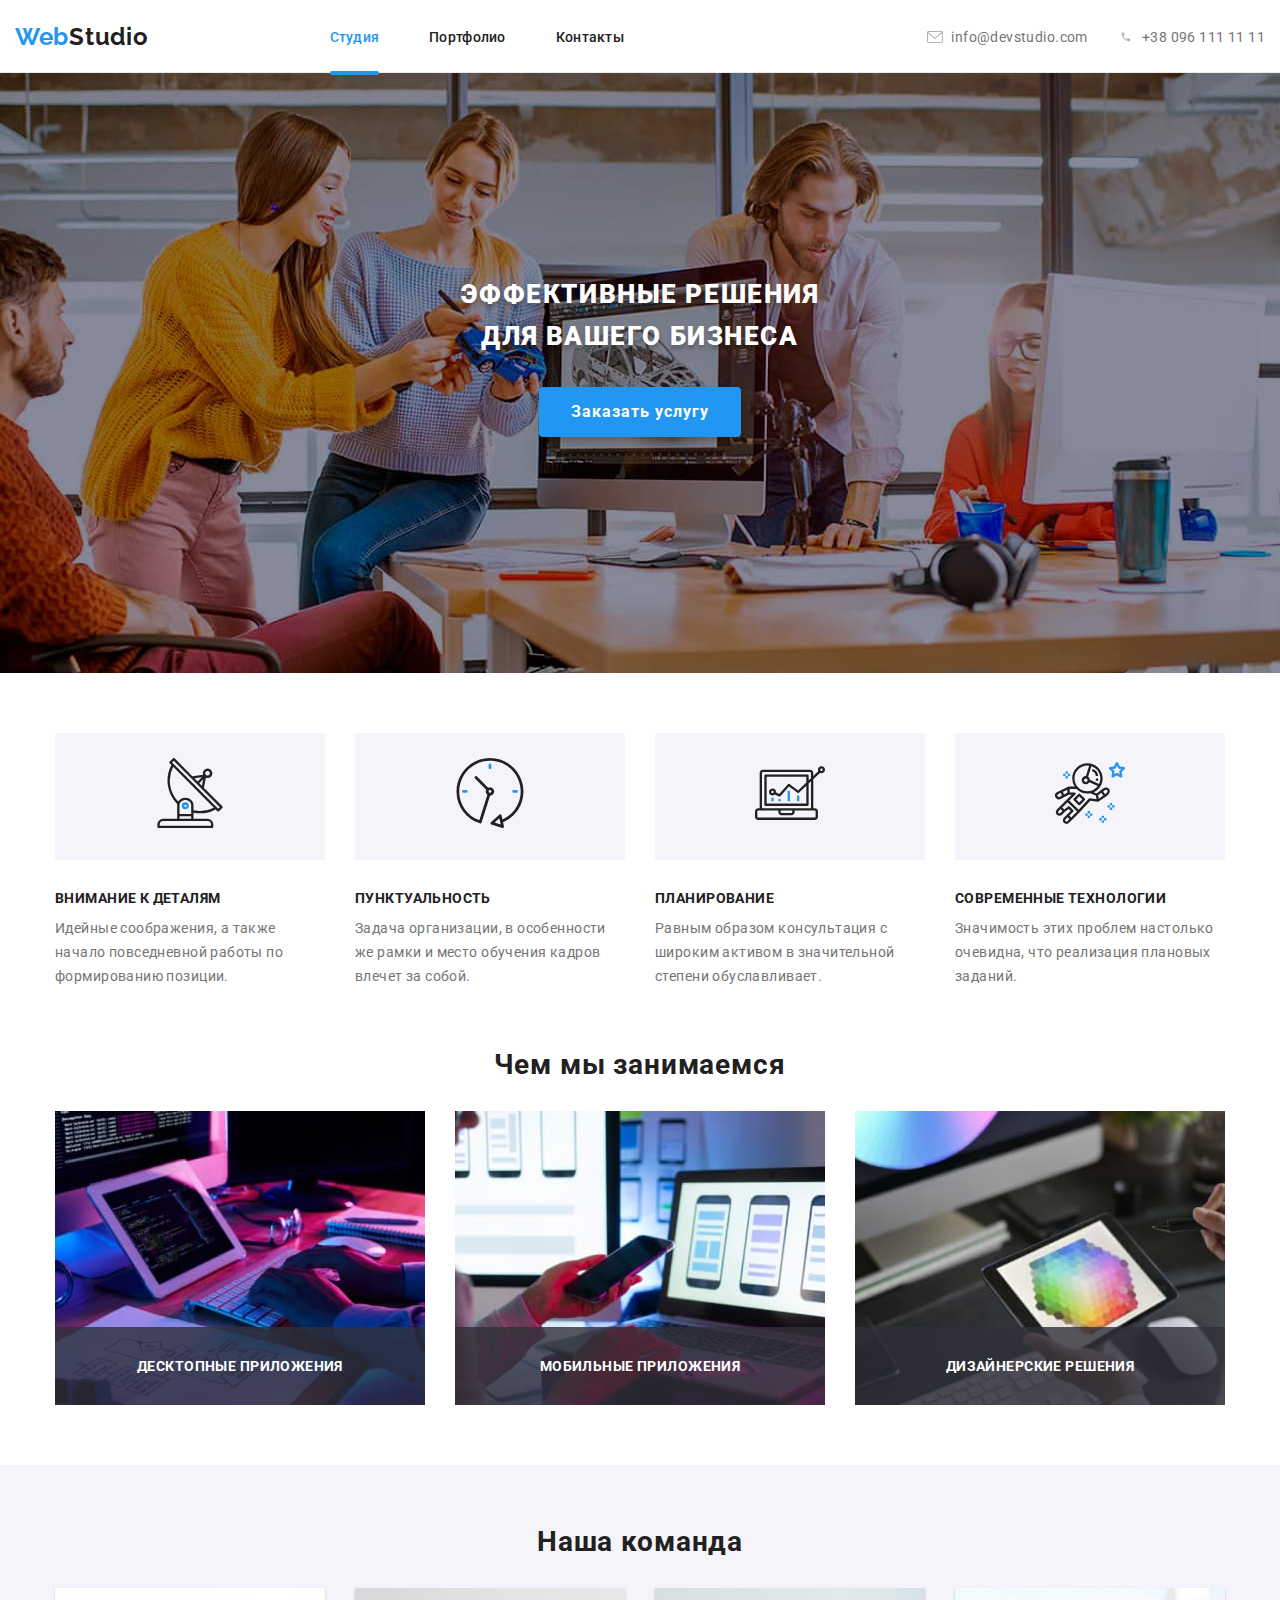
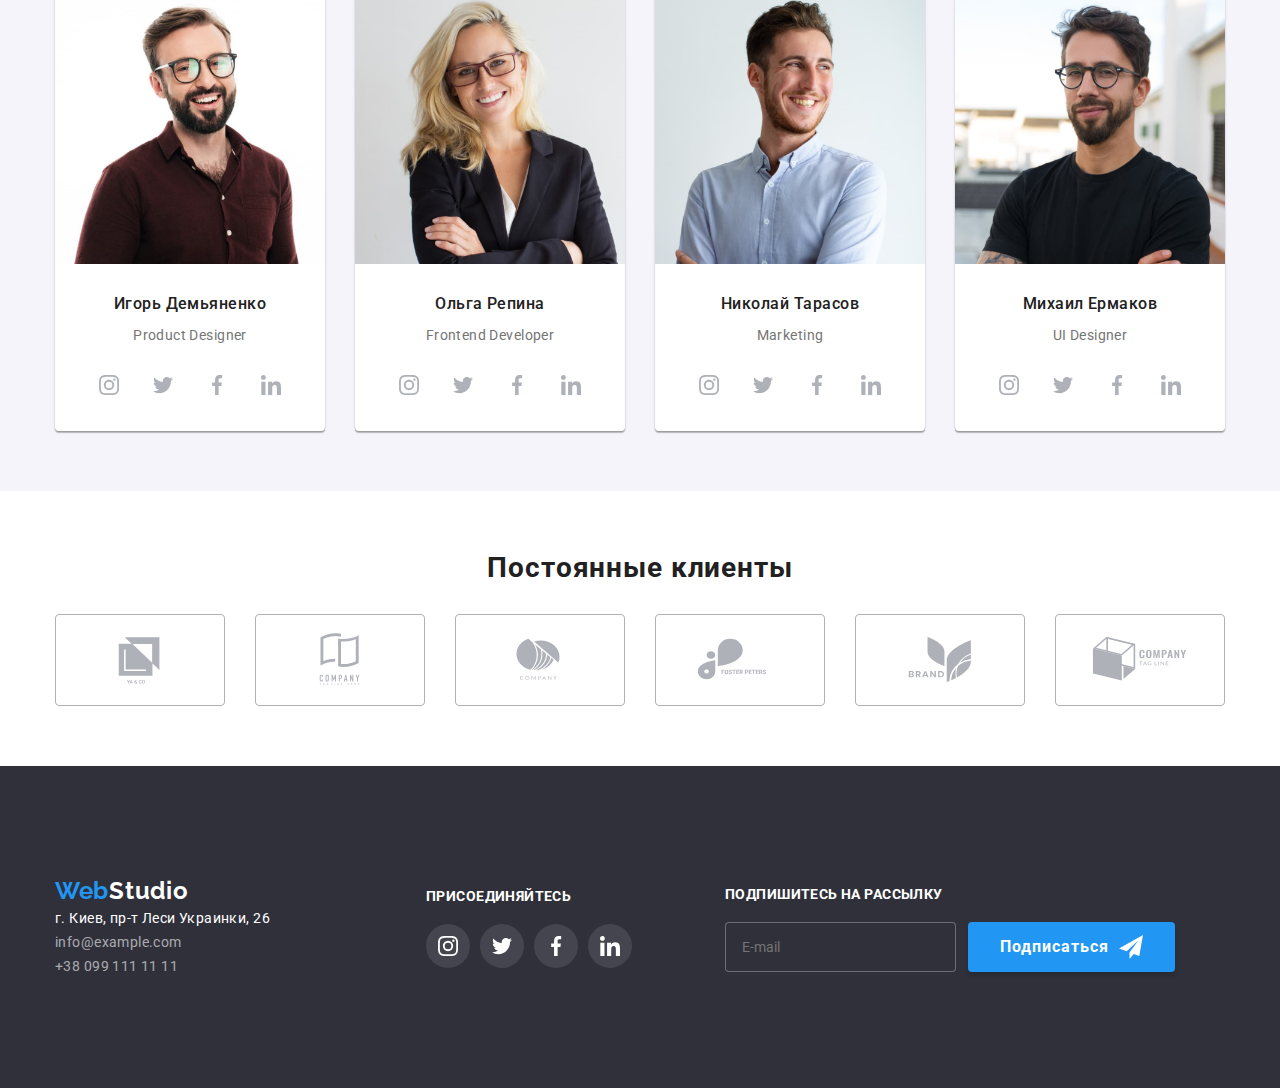
==== commit afd81a65: "summary" ====
--- a/index.html
+++ b/index.html
@@ -14,43 +14,9 @@
     
     <!--хедер-->
     <header class="header">
-        <div class="header__container container">
+        <div class="header__container">
        <nav class="navmenu"> 
            <a class="logo logo__header" lang="en" href="index.html">Web<span class="logo__header--dark">Studio</span></a>
-           <button class="navmenu__button" 
-           type="button" aria-expanded="false" aria-controls="menu__mobile"
-           data-menu-button>
-               <svg width="40" height="40" aria-label="Переключатель мобильного меню">
-                <use class="navmenu__icon--menu" href="./images/sprite.svg#menu"></use>
-                <use class="navmenu__icon--cross" href="./images/sprite.svg#cross"></use>
-               </svg>
-           </button>
-           <div class="menu__mobile" id="menu__mobile" data-menu>
-                <ul class="menu__list list">
-                    <li class="menu__point">
-                        <a class="menu__link link link--current" href="index.html">Студия</a></li>
-                    <li class="menu__point">
-                        <a class="menu__link link" href="./portfolio.html">Портфолио</a></li>
-                    <li class="menu__point">
-                        <a class="menu__link link" href="">Контакты</a></li>
-                </ul>
-                <ul class="menu__list--contacts list">
-                    <li class="menu__point">
-                        <a class="menu__link--phone link" href="tel:+380961111111">+38 096 111 11 11</a></li>
-                    <li class="menu__point">
-                        <a class="menu__link--email link" href="mailto:info@devstudio.com">info@devstudio.com</a></li>
-                </ul>
-                <ul class="menu__list--sl list">
-                    <li class="menu__point">
-                        <a class="menu__link--sl link" href="https://www.instagram.com/" target="_blank" rel="noopener norefferal">Instagram</a>                </li>
-                    <li class="menu__point">
-                        <a class="menu__link--sl link" href="https://www.twitter.com/" target="_blank" rel="noopener norefferal">Twitter</a>                </li>
-                    <li class="menu__point">
-                        <a class="menu__link--sl link" href="https://www.facebook.com/" target="_blank" rel="noopener norefferal">Facebook</a>                </li>
-                    <li class="menu__point">
-                        <a class="menu__link--sl link" href="https://www.linkedin.com/" target="_blank" rel="noopener norefferal">LinkedIn</a>                </li>
-                </ul>
-           </div>
             <ul class="navmenu__list list">
             <li class="navmenu__point"><a class="navmenu__link link link--current" href="index.html">Студия</a></li>
             <li class="navmenu__point"><a class="navmenu__link link" href="./portfolio.html">Портфолио</a></li>
@@ -495,6 +461,57 @@
                 </div>
             </div>
         </div>
+
+    <!-- Мобильное меню  -->
+   <div class="navmenu__box">
+        <button class="navmenu__button" type="button" aria-expanded="false" aria-controls="menu__mobile" data-menu-button>
+            <svg width="40" height="40" aria-label="Переключатель мобильного меню">
+                <use class="navmenu__icon--menu" href="./images/sprite.svg#menu"></use>
+                <use class="navmenu__icon--cross" href="./images/sprite.svg#cross"></use>
+            </svg>
+        </button>
+   </div>
+            <div class="mobile-menu__box" id="menu__mobile" data-menu>
+                <ul class="mobile-menu__list list">
+                    <li class="mobile-menu__point">
+                        <a class="mobile-menu__link link link--current" href="index.html">Студия</a>
+                    </li>
+                    <li class="mobile-menu__point">
+                        <a class="mobile-menu__link link" href="./portfolio.html">Портфолио</a>
+                    </li>
+                    <li class="mobile-menu__point">
+                        <a class="mobile-menu__link link" href="">Контакты</a>
+                    </li>
+                </ul>
+                <ul class="mobile-menu__list--contacts list">
+                    <li class="mobile-menu__point">
+                        <a class="mobile-menu__link--phone link" href="tel:+380961111111">+38 096 111 11 11</a>
+                    </li>
+                    <li class="mobile-menu__point">
+                        <a class="mobile-menu__link--email link" href="mailto:info@devstudio.com">info@devstudio.com</a>
+                    </li>
+                </ul>
+                <ul class="mobile-menu__list--sl list">
+                    <li class="mobile-menu__point  mobile-menu__point--sl">
+                        <a class="mobile-menu__link--sl link" href="https://www.instagram.com/" target="_blank"
+                            rel="noopener norefferal">Instagram</a>
+                    </li>
+                    <li class="mobile-menu__point mobile-menu__point--sl">
+                        <a class="mobile-menu__link--sl link" href="https://www.twitter.com/" target="_blank"
+                            rel="noopener norefferal">Twitter</a>
+                    </li>
+                    <li class="mobile-menu__point mobile-menu__point--sl">
+                        <a class="mobile-menu__link--sl link" href="https://www.facebook.com/" target="_blank"
+                            rel="noopener norefferal">Facebook</a>
+                    </li>
+                    <li class="mobile-menu__point mobile-menu__point--sl">
+                        <a class="mobile-menu__link--sl link" href="https://www.linkedin.com/" target="_blank"
+                            rel="noopener norefferal">LinkedIn</a>
+                    </li>
+                </ul>
+            </div>
+   
+    <!-- Скрипты -->
 <script src="./js/menu.js"></script>
 <script src="./js/modal.js"></script>
 
--- a/css/main.min.css
+++ b/css/main.min.css
@@ -1 +1 @@
-img{display:block;max-width:100%;height:auto}.link,.footer__contacts,.logo,.button{font-style:inherit;font-family:inherit;color:inherit;text-decoration:none;cursor:pointer}.list{list-style:none}ul,li,h1,h2,h3,h4,h5,h6,p,.list{padding:0;margin:0}.visually-hidden{position:absolute;width:1px;height:1px;margin:-1px;border:0;padding:0;white-space:nowrap;clip-path:inset(100%);clip:rect(0 0 0 0);overflow:hidden}body{margin:0;font-family:"Roboto",sans-serif,arial;font-style:normal;font-weight:400;font-size:14px;line-height:1.7142857143;letter-spacing:.03em;color:#757575;background-color:#fff}.button{display:flex;align-items:center;justify-content:center;transition:box-shadow 250ms cubic-bezier(0.4, 0, 0.2, 1),background-color 250ms cubic-bezier(0.4, 0, 0.2, 1);height:50px;box-shadow:0px 4px 4px rgba(0,0,0,.15);border:transparent;border-radius:4px;margin-top:30px;margin-left:auto;margin-right:auto;padding:10px 32px;background-color:#2196f3;font-family:"Roboto",sans-serif,arial;font-style:normal;font-weight:700;font-size:16px;line-height:1.875;letter-spacing:.06em}.button:hover,.button:focus{box-shadow:0px 4px 4px rgba(0,0,0,.15);background-color:#188ce8}.navmenu__button{display:inline-flex;margin:0;padding:0;border:none;background-color:transparent}@media screen and (min-width: 768px){.navmenu__button{display:none}}.navmenu__icon--cross{display:none}.navmenu__button.is-open .navmenu__icon--cross{display:block}.navmenu__button:hover .navmenu__icon--cross,.navmenu__button:focus .navmenu__icon--cross{fill:#2196f3}.navmenu__button.is-open .navmenu__icon--menu{display:none}.navmenu__button:hover .navmenu__icon--menu,.navmenu__button:focus .navmenu__icon--menu{fill:#2196f3}.logo{font-family:"Raleway";font-style:normal;font-weight:700;font-size:24px;line-height:1.1666666667;letter-spacing:.03em;color:#2196f3}@media screen and (min-width: 768px){.logo__header{margin-right:88px}}.logo__header--dark{color:#212121}.footer__logo{margin-bottom:20px}.footer__logo--light{color:#fff}.header{position:relative;border-bottom:1px solid #ececec}.header__container{padding-left:15px;padding-right:15px}@media screen and (min-width: 768px){.header__container{display:flex;padding-top:23px;padding-bottom:21px}}.navmenu{display:flex;align-items:center;justify-content:center}@media screen and (max-width: 1199px){.navmenu{justify-content:space-between}}@media screen and (min-width: 768px){.navmenu__button{display:none}}.menu__mobile{display:none;position:absolute;top:100%;left:0;z-index:1;width:100%;background-color:#fff;padding:40px 48px;font-size:40px}.menu__mobile.is-open{display:block}.menu__point:not(:last-child){margin-bottom:32px}.menu__link{font-style:normal;font-weight:500;font-size:40px;line-height:1.175;letter-spacing:.02em;color:#212121}.menu__link:hover,.menu__link:focus{color:#2196f3}.menu__list--contacts{margin-top:302px}.menu__link--phone{font-family:"Roboto",sans-serif,arial;font-style:normal;font-weight:500;font-size:34px;line-height:1.1764705882;letter-spacing:.02em;color:#2196f3}.menu__link--email{font-family:"Roboto",sans-serif,arial;font-style:normal;font-weight:500;font-size:24px;line-height:1.1666666667;letter-spacing:.02em;color:#afb1b8}.menu__link--email:hover,.menu__link--email:focus{color:#2196f3}.menu__list--sl{display:flex;margin-top:64px;width:100%}.menu__list--sl .menu__point{margin:0}.menu__link--sl{display:block;font-family:"Roboto",sans-serif,arial;font-style:normal;font-weight:500;font-size:18px;line-height:1.2222222222;letter-spacing:.02em;color:#2196f3}.menu__link--sl::after{content:"";width:0px;height:22px;margin-left:10px;margin-right:10px;border:1px solid rgba(33,33,33,.2);background-image:url("../image/menu-line.svg");background-repeat:no-repeat;background-size:auto;background-position:center}@media screen and (max-width: 767px){.header__list,.navmenu__list{display:none}}@media screen and (min-width: 768px){.navmenu__list{display:flex;align-items:center;justify-content:center}}@media screen and (min-width: 768px)and (max-width: 1199px){.navmenu__list{margin-right:84px}}@media screen and (min-width: 1200px){.navmenu__list{margin-left:93px}}@media screen and (min-width: 768px){.navmenu__link{position:relative;padding-top:30px;padding-bottom:30px;font-style:normal;font-weight:500;font-size:14px;line-height:1.1428571429;letter-spacing:.02em;color:#212121}.navmenu__link:hover,.navmenu__link:focus{color:#2196f3}}@media screen and (min-width: 768px){.header__list{margin-left:auto}}@media screen and (min-width: 1200px){.header__list{display:flex;align-items:center;justify-content:center;margin-left:auto}}@media screen and (min-width: 768px){.navmenu__point:not(:last-child){margin-right:50px}}@media screen and (min-width: 768px)and (max-width: 1199px){.header__point:not(:last-child){margin-bottom:10px}}@media screen and (min-width: 1200px){.header__point:not(:last-child){margin-right:30px}}@media screen and (min-width: 768px)and (max-width: 1199px){.header__link{font-style:normal;font-weight:500;font-size:12px;line-height:1.1666666667;letter-spacing:.02em}}@media screen and (min-width: 768px){.header__link{display:flex;align-items:center;justify-content:flex-start}.header__link:focus,.header__link:hover{color:#2196f3}}.header__icon{fill:#afb1b8}@media screen and (min-width: 768px){.header__icon{margin-right:8px}.header__icon:hover,.header__icon:focus,.header__link:focus .header__icon,.header__link:hover .header__icon{fill:#2196f3}}.link--current{color:#2196f3}@media screen and (min-width: 768px){.link--current{width:100%}.link--current::after{content:"";position:absolute;bottom:0;display:block;width:100%;height:4px;background-color:#2196f3;border-radius:2px}}.container{min-width:320px;margin-left:auto;margin-right:auto;padding-left:15px;padding-right:15px}@media screen and (min-width: 480px){.container{width:480px}}@media screen and (min-width: 768px){.container{width:768px}}@media screen and (min-width: 1200px){.container{width:1200px}}.section{padding-top:60px;padding-bottom:60px;text-align:center}@media screen and (max-width: 767px){.point:not(:last-child){margin-bottom:30px}}.title{font-style:normal;font-weight:700;font-size:28px;line-height:1.1785714286;letter-spacing:.03em;margin-bottom:30px;color:#212121}.footer{padding-top:60px;padding-bottom:60px;text-align:center;background-color:#2f303a;color:#fff}@media screen and (min-width: 1200px){.footer__container{display:flex;align-items:baseline}}@media screen and (min-width: 768px){.footer__container--tablet{display:flex;align-items:center;justify-content:center}}@media screen and (min-width: 768px)and (max-width: 1199px){.footer__address{margin-right:165px}}@media screen and (min-width: 1200px){.footer__address{margin-right:156px;text-align:left}}.contacts__list--point :not(:last-child){margin-bottom:8px}@media screen and (min-width: 1200px){.contacts__list--point :not(:last-child){margin-bottom:9px}}.footer__link--contact{color:rgba(255,255,255,.6)}.footer__sl{margin-top:60px;margin-bottom:60px}.footer__title{font-style:normal;font-weight:700;font-size:14px;line-height:1.1428571429;letter-spacing:.03em;text-transform:uppercase;margin-bottom:20px}@media screen and (min-width: 1200px){.footer__title{text-align:left}}.footer__social-links{display:flex;align-items:none;justify-content:center}.footer__point:not(:last-child){margin-right:10px}.footer__icon{fill:#fff}.footer__link--icon{display:flex;align-items:center;justify-content:center;border-radius:50%;background:rgba(255,255,255,.1);padding:12px}.footer__link--icon:hover,.footer__link--icon:focus{background-color:#2196f3}@media screen and (min-width: 768px){.footer__submail{width:450px;margin-left:auto;margin-right:auto;margin-top:60px}}@media screen and (min-width: 1200px){.footer__submail{margin-left:93px}}@media screen and (min-width: 1200px){.footer__form{display:flex;align-items:center;justify-content:center}}.footer__input{width:100%;height:50px;padding-left:16px;padding-top:15px;padding-bottom:15px;background-color:#2f303a;color:rgba(255,255,255,.6);border:1px solid rgba(255,255,255,.3);border-radius:4px}@media screen and (min-width: 1200px){.footer__input{display:flex;margin-right:12px}}.footer__button::after{content:"";display:block;width:24px;height:24px;margin-left:10px;background-image:url("../images/send.svg");background-repeat:no-repeat;background-size:auto;background-position:center}@media screen and (min-width: 1200px){.footer__button{margin-top:0}}.banner{padding-left:60px;padding-right:60px;padding-top:118px;padding-bottom:118px;height:400px;max-width:1600px;background-image:linear-gradient(to right, rgba(47, 48, 58, 0.4), rgba(47, 48, 58, 0.4));background-repeat:no-repeat;background-size:cover;background-position:center;width:100%;padding-top:118px;padding-bottom:118px}@media screen and (max-width: 767px){.banner{background-image:url("../images/backgrounds/hero-mobile-1x.jpeg")}}@media screen and (max-width: 767px)and (min-device-pixel-ratio: 2),screen and (max-width: 767px)and (min-resolution: 192dpi),screen and (max-width: 767px)and (min-resolution: 2dppx){.banner{background-image:url("../images/backgrounds/hero-mobile-2x.jpeg")}}@media screen and (min-width: 768px)and (max-width: 1199px){.banner{background-image:url("../images/backgrounds/hero-tablet-1x.jpeg")}}@media screen and (min-width: 768px)and (max-width: 1199px)and (min-device-pixel-ratio: 2),screen and (min-width: 768px)and (max-width: 1199px)and (min-resolution: 192dpi),screen and (min-width: 768px)and (max-width: 1199px)and (min-resolution: 2dppx){.banner{background-image:url("../images/backgrounds/hero-tablet-2x.jpeg")}}@media screen and (min-width: 1200px){.banner{background-image:url("../images/backgrounds/hero-desktop-1x.jpeg");height:600px;padding:450px;padding-top:200px;padding-bottom:280px}}@media screen and (min-width: 1200px)and (min-device-pixel-ratio: 2),screen and (min-width: 1200px)and (min-resolution: 192dpi),screen and (min-width: 1200px)and (min-resolution: 2dppx){.banner{background-image:url("../images/backgrounds/hero-desktop-2x.jpeg")}}.banner__title{font-style:normal;font-weight:900;font-size:26px;line-height:1.6153846154;letter-spacing:.06em;text-align:center;text-transform:uppercase;color:#fff;text-shadow:0px 4px 4px rgba(0,0,0,.25)}@media screen and (min-width: 1200px){.banner__title{margin:auto}}.banner__button{color:#fff}@media screen and (min-width: 768px){.features__list{display:flex}}@media screen and (min-width: 768px)and (max-width: 1199px){.features__list{flex-wrap:wrap;row-gap:30px;column-gap:30px;flex-basis:calc(100% - 15px)}}@media screen and (min-width: 768px)and (max-width: 1199px){.features__point{width:354px}}@media screen and (min-width: 1200px){.features__point{width:270px}.features__point:not(:last-child){margin-right:30px}}.features__icon--box{margin-bottom:30px;padding:25px;background-color:#f5f4fa}.features__title{font-style:normal;font-weight:700;font-size:14px;line-height:1.1428571429;letter-spacing:.03em;margin-bottom:10px;text-transform:uppercase;color:#212121}@media screen and (min-width: 768px){.features__title{text-align:left}}.features__text{font-style:normal;font-weight:400;font-size:14px;line-height:1.7142857143;letter-spacing:.03em;text-align:left}.wedoing__section{padding-top:0}@media screen and (max-width: 1199px){.wedoing__section{display:none}}@media screen and (min-width: 1200px){.wedoing__list{display:flex}.wedoing__point{position:relative;width:370px}.wedoing__point:not(:last-child){margin-right:30px}.wedoing__thumb{position:absolute;bottom:0;width:100%;padding:27px;background:rgba(47,48,58,.8)}.wedoing__text-image{font-style:normal;font-weight:400;font-size:14px;line-height:1.7142857143;letter-spacing:.03em;text-align:center;text-transform:uppercase;color:#fff}}.team__section{background-color:#f5f4fa}@media screen and (min-width: 768px){.team__list{display:flex}}@media screen and (min-width: 768px)and (max-width: 1199px){.team__list{flex-wrap:wrap;row-gap:30px;column-gap:30px;flex-basis:calc(100% - 15px)}}.team__point{background-color:#fff;box-shadow:0px 1px 3px rgba(0,0,0,.12),0px 1px 1px rgba(0,0,0,.14),0px 2px 1px rgba(0,0,0,.2);border-radius:0px 0px 4px 4px}@media screen and (min-width: 768px)and (max-width: 1199px){.team__point{min-height:536px;width:354px}}@media screen and (min-width: 1200px){.team__point{width:270px;min-height:428px}.team__point:not(:last-child){margin-right:30px}}.image{margin-left:auto;margin-right:auto;width:450px}.team__box{padding-top:30px;padding-bottom:24px}.team__title--box{margin-bottom:10px;font-style:normal;font-weight:500;font-size:16px;line-height:1.1875;letter-spacing:.03em;color:#212121}.team__list--sl{display:flex;align-items:center;justify-content:center;margin-top:16px}.team__point--sl:not(:last-child){margin-right:10px}.team__icon-link{display:flex;align-items:center;justify-content:center;padding:12px;transition:background-color 250ms cubic-bezier(0.4, 0, 0.2, 1);width:44px;height:44px;border-radius:50%}.team__icon-link:hover,.team__icon-link:focus{background-color:#2196f3}.team__icon--sl{fill:#afb1b8;transition:fill 250ms cubic-bezier(0.4, 0, 0.2, 1)}.team__icon--sl:focus,.team__icon--sl:hover{fill:#fff}.team__icon-link:hover .team__icon--sl,.team__icon-link:focus .team__icon--sl{fill:#fff}.clients__list{display:flex;align-items:center;justify-content:center}@media screen and (max-width: 1199px){.clients__list{flex-wrap:wrap;row-gap:30px;column-gap:30px}}.clients__point:not(:last-child){margin-right:30px}.clients__link{display:flex;align-items:center;justify-content:center;flex-basis:calc(100% - 15px);border:1px solid #afb1b8;border-radius:4px;color:#afb1b8;height:92px;width:170px;transition:border-color 250ms cubic-bezier(0.4, 0, 0.2, 1)}@media screen and (max-width: 1199px){.clients__link{width:210px}}.clients__link:hover,.clients__link:focus{border-color:#2196f3}.clients__icon{fill:#afb1b8}.clients__link:hover .clients__icon,.clients__link:focus .clients__icon{fill:#2196f3}.portfolio__container{padding-top:60px;padding-bottom:60px}.filtrs__list{display:flex;flex-wrap:wrap;margin-bottom:25px}@media screen and (min-width: 768px){.filtrs__list{justify-content:center}}.filtrs__point{margin-bottom:15px}.filtrs__point:not(:last-child){margin-right:8px}.filtrs__link{transition:background-color 250ms cubic-bezier(0.4, 0, 0.2, 1),box-shadow 250ms cubic-bezier(0.4, 0, 0.2, 1),color 250ms cubic-bezier(0.4, 0, 0.2, 1);padding:6px 22px;background:#f5f4fa;border-radius:4px;border:transparent;font-style:normal;font-weight:500;font-size:16px;line-height:1.625;letter-spacing:.03em;color:#212121}.filtrs__link:active,.filtrs__link:focus,.filtrs__link:hover{background-color:#2196f3;color:#fff;box-shadow:0px 3px 1px rgba(0,0,0,.1),0px 1px 2px rgba(0,0,0,.08),0px 2px 2px rgba(0,0,0,.12)}.link__current--btn{background-color:#2196f3;color:#fff}@media screen and (min-width: 768px){.portfolio__list{display:flex;flex-wrap:wrap;row-gap:30px;column-gap:30px;flex-basis:calc(100% - 15px)}}.portfolio__point{background-color:#fff;transition:box-shadow 250ms cubic-bezier(0.4, 0, 0.2, 1);border-left:1px solid #eee;border-right:1px solid #eee;border-bottom:1px solid #eee}@media screen and (max-width: 767px){.portfolio__point{margin-right:30px;margin-bottom:30px;width:370px}}@media screen and (min-width: 768px){.portfolio__point{width:354px}}.portfolio__point:hover,.portfolio__point:focus{box-shadow:0px 1px 1px rgba(0,0,0,.12),0px 4px 4px rgba(0,0,0,.06),1px 4px 6px rgba(0,0,0,.16)}.portfolio__img--overlay{position:relative;overflow:hidden;width:100%}.portfolio__overlay{position:absolute;top:0;left:0;transform:translateY(100%);transition:transform 250ms cubic-bezier(0.4, 0, 0.2, 1);width:100%;padding:63px 24px;background-color:rgba(33,150,243,.9);opacity:0}.portfolio__point:hover .portfolio__overlay,.portfolio__point:focus .portfolio__overlay{transform:translateY(0%);opacity:1}.portfolio__overlay:nth-last-child(3n+1){margin-right:0}.portfolio__overlay:nth-last-child(-n+3){margin-bottom:0}.portfolio__text--overlay{font-style:normal;font-weight:400;font-size:18px;line-height:1.5555555556;letter-spacing:.03em;color:#fff}.portfolio__title{font-style:normal;font-weight:bold;font-size:18px;line-height:2;letter-spacing:.06em;color:#212121}.portfolio__text{margin-top:4px;font-style:normal;font-weight:400;font-size:16px;line-height:1.875;letter-spacing:.03em;color:#757575}.portfolio__caption{padding-top:20px;padding-left:24px;padding-bottom:20px;padding-right:24px}.backdrop{position:fixed;top:0;left:0;width:100%;height:100%;padding:93px 15px;background-color:rgba(0,0,0,.2);opacity:1;overflow-y:scroll}.backdrop.is-hidden{display:none}.modal{position:relative;padding:8px;background-color:#fff}@media screen and (min-width: 768px){.modal{width:450px;min-height:609px;margin-left:auto;margin-right:auto}}.modal__button{position:relative;display:block;margin-left:auto;width:30px;height:30px;background-color:#fff;border:1px solid rgba(0,0,0,.1);border-radius:50%}.modal__icon--close{position:absolute;top:30%;right:30%;transition:fill 250ms cubic-bezier(0.4, 0, 0.2, 1);width:11px;height:11px;fill:#000}.modal__button:hover .modal__icon--close,.modal__button:focus .modal__icon--close{fill:#2196f3}.modal__icon:hover,.modal__icon:focus{fill:#2196f3}.modal__container{padding:32px;padding-top:0px}.modal__field{position:relative;display:flex;flex-direction:column;margin-bottom:10px}.modal__title{margin-bottom:12px;width:100%;font-style:normal;font-weight:bold;font-size:20px;line-height:1.15;letter-spacing:.03em;text-align:center;color:#212121}.modal__label{font-style:normal;font-weight:400;font-size:12px;line-height:1.25;letter-spacing:.01em;color:#757575}.modal__input{transition:border 250ms cubic-bezier(0.4, 0, 0.2, 1);padding-left:40px;padding-top:10px;padding-bottom:10px;height:40px;border:1px solid rgba(33,33,33,.2);box-sizing:border-box;border-radius:4px;outline:none;font-style:normal;font-weight:400;font-size:12px;line-height:1.1666666667;letter-spacing:.01em;color:rgba(117,117,117,.5);cursor:pointer}.modal__input:hover{border:1px solid #2196f3}.modal__input--comment{display:block;resize:none;padding-left:16px;margin-bottom:0;height:120px;color:#757575}.modal__label--policy{display:flex;align-items:center;justify-content:center;margin-top:20px;font-style:normal;font-weight:400;font-size:14px;line-height:1.7142857143;letter-spacing:.03em;color:#757575}@media screen and (min-width: 768px){.modal__label--policy{font-style:normal;font-weight:400;font-size:12px;line-height:1.1666666667;letter-spacing:.03em}}.modal__link{display:inline-block;color:#2196f3;text-decoration:underline}.modal__icon--check{transition:border 250ms cubic-bezier(0.4, 0, 0.2, 1),background-color 250ms cubic-bezier(0.4, 0, 0.2, 1),background-image 250ms cubic-bezier(0.4, 0, 0.2, 1);display:flex;align-items:center;justify-content:center;width:16px;height:15px;margin-right:8px;border:2px solid #212121;border-radius:4px}.modal__check:checked+.modal__icon--check{border:transparent;background-color:#2196f3;background-image:url("../images/icon-check.svg");background-repeat:no-repeat}.button__feedback{color:#fff}.modal__icon{position:absolute;transition:fill 250ms cubic-bezier(0.4, 0, 0.2, 1);left:12px;top:0;transform:translateY(100%);fill:#212121}.modal__field:hover .modal__icon{fill:#2196f3}/*# sourceMappingURL=main.min.css.map */+img{display:block;max-width:100%;height:auto}.link,.footer__contacts,.logo,.button{font-style:inherit;font-family:inherit;color:inherit;text-decoration:none;cursor:pointer}.list{list-style:none}ul,li,h1,h2,h3,h4,h5,h6,p,.list{padding:0;margin:0}.visually-hidden{position:absolute;width:1px;height:1px;margin:-1px;border:0;padding:0;white-space:nowrap;clip-path:inset(100%);clip:rect(0 0 0 0);overflow:hidden}body{margin:0;font-family:"Roboto",sans-serif,arial;font-style:normal;font-weight:400;font-size:14px;line-height:1.7142857143;letter-spacing:.03em;color:#757575;background-color:#fff}.button{display:flex;align-items:center;justify-content:center;transition:box-shadow 250ms cubic-bezier(0.4, 0, 0.2, 1),background-color 250ms cubic-bezier(0.4, 0, 0.2, 1);height:50px;box-shadow:0px 4px 4px rgba(0,0,0,.15);border:transparent;border-radius:4px;margin-top:30px;margin-left:auto;margin-right:auto;padding:10px 32px;background-color:#2196f3;font-family:"Roboto",sans-serif,arial;font-style:normal;font-weight:700;font-size:16px;line-height:1.875;letter-spacing:.06em}.button:hover,.button:focus{box-shadow:0px 4px 4px rgba(0,0,0,.15);background-color:#188ce8}.navmenu__button{display:inline-flex;margin:0;padding:0;border:none;background-color:transparent}@media screen and (min-width: 768px){.navmenu__button{display:none}}.navmenu__icon--cross{display:none}.navmenu__button.is-open .navmenu__icon--cross{display:block}.navmenu__button:hover .navmenu__icon--cross,.navmenu__button:focus .navmenu__icon--cross{fill:#2196f3}.navmenu__button.is-open .navmenu__icon--menu{display:none}.navmenu__button:hover .navmenu__icon--menu,.navmenu__button:focus .navmenu__icon--menu{fill:#2196f3}.logo{font-family:"Raleway";font-style:normal;font-weight:700;font-size:24px;line-height:1.1666666667;letter-spacing:.03em;color:#2196f3}@media screen and (min-width: 768px){.logo__header{margin-right:88px}}.logo__header--dark{color:#212121}.footer__logo{margin-bottom:20px}.footer__logo--light{color:#fff}.mobile-menu__box{display:none;position:fixed;top:0;left:0;bottom:0;right:0;z-index:0;transform:translateX(100%);transition:translateX 250ms cubic-bezier(0.4, 0, 0.2, 1);width:100%;padding-left:40px;padding-right:80px;padding-bottom:48px;padding-top:48px;background-color:#fff;font-size:40px}.mobile-menu__box.is-open{display:flex;flex-direction:column;justify-content:space-between;transform:translateX(0)}.navmenu__button{position:absolute;top:0;right:2%;z-index:1}@media screen and (min-width: 768px){.navmenu__button{display:none}}.navmenu__button.is-open{position:fixed;top:0;right:2%}.mobile-menu__link{font-style:normal;font-weight:500;font-size:40px;line-height:1.175;letter-spacing:.02em;color:#212121}.mobile-menu__link:hover,.mobile-menu__link:focus{color:#2196f3}.mobile-menu__link--phone{font-family:"Roboto",sans-serif,arial;font-style:normal;font-weight:500;font-size:34px;line-height:1.1764705882;letter-spacing:.02em;color:#2196f3}.mobile-menu__link--email{font-family:"Roboto",sans-serif,arial;font-style:normal;font-weight:500;font-size:24px;line-height:1.1666666667;letter-spacing:.02em;color:#afb1b8}.mobile-menu__link--email:hover,.mobile-menu__link--email:focus{color:#2196f3}.mobile-menu__list--sl{display:flex}.mobile-menu__point--sl{display:flex}.mobile-menu__point--sl:not(:last-child)::after{content:"";display:block;width:1px;height:100%;margin:0 10px;background-color:rgba(33,33,33,.2)}.mobile-menu__link--sl{display:inline;font-family:"Roboto",sans-serif,arial;font-style:normal;font-weight:500;font-size:18px;line-height:1.2222222222;letter-spacing:.02em;color:#2196f3}.header{position:relative;border-bottom:1px solid #ececec}.header__container{padding-left:15px;padding-right:15px;padding-top:10px;padding-bottom:10px}@media screen and (min-width: 768px){.header__container{display:flex;padding-top:23px;padding-bottom:21px}}.navmenu{display:flex;align-items:center;justify-content:center}@media screen and (max-width: 1199px){.navmenu{justify-content:space-between}}@media screen and (max-width: 767px){.header__list,.navmenu__list{display:none}}@media screen and (min-width: 768px){.navmenu__list{display:flex;align-items:center;justify-content:center}}@media screen and (min-width: 768px)and (max-width: 1199px){.navmenu__list{margin-right:84px}}@media screen and (min-width: 1200px){.navmenu__list{margin-left:93px}}@media screen and (min-width: 768px){.navmenu__link{position:relative;padding-top:30px;padding-bottom:30px;font-style:normal;font-weight:500;font-size:14px;line-height:1.1428571429;letter-spacing:.02em;color:#212121}.navmenu__link:hover,.navmenu__link:focus{color:#2196f3}}@media screen and (min-width: 768px){.header__list{margin-left:auto}}@media screen and (min-width: 1200px){.header__list{display:flex;align-items:center;justify-content:center;margin-left:auto}}@media screen and (min-width: 768px){.navmenu__point:not(:last-child){margin-right:50px}}@media screen and (min-width: 768px)and (max-width: 1199px){.header__point:not(:last-child){margin-bottom:10px}}@media screen and (min-width: 1200px){.header__point:not(:last-child){margin-right:30px}}@media screen and (min-width: 768px)and (max-width: 1199px){.header__link{font-style:normal;font-weight:500;font-size:12px;line-height:1.1666666667;letter-spacing:.02em}}@media screen and (min-width: 768px){.header__link{display:flex;align-items:center;justify-content:flex-start}.header__link:focus,.header__link:hover{color:#2196f3}}.header__icon{fill:#afb1b8}@media screen and (min-width: 768px){.header__icon{margin-right:8px}.header__icon:hover,.header__icon:focus,.header__link:focus .header__icon,.header__link:hover .header__icon{fill:#2196f3}}.link--current{color:#2196f3}@media screen and (min-width: 768px){.link--current{width:100%}.link--current::after{content:"";position:absolute;bottom:0;display:block;width:100%;height:4px;background-color:#2196f3;border-radius:2px}}.container{min-width:320px;margin-left:auto;margin-right:auto;padding-left:15px;padding-right:15px}@media screen and (min-width: 480px){.container{width:480px}}@media screen and (min-width: 768px){.container{width:768px}}@media screen and (min-width: 1200px){.container{width:1200px}}.section{padding-top:60px;padding-bottom:60px;text-align:center}@media screen and (max-width: 767px){.point:not(:last-child){margin-bottom:30px}}.title{font-style:normal;font-weight:700;font-size:28px;line-height:1.1785714286;letter-spacing:.03em;margin-bottom:30px;color:#212121}.footer{padding-top:60px;padding-bottom:60px;text-align:center;background-color:#2f303a;color:#fff}@media screen and (min-width: 1200px){.footer__container{display:flex;align-items:baseline}}@media screen and (min-width: 768px){.footer__container--tablet{display:flex;align-items:center;justify-content:center}}@media screen and (min-width: 768px)and (max-width: 1199px){.footer__address{margin-right:165px}}@media screen and (min-width: 1200px){.footer__address{margin-right:156px;text-align:left}}.contacts__list--point :not(:last-child){margin-bottom:8px}@media screen and (min-width: 1200px){.contacts__list--point :not(:last-child){margin-bottom:9px}}.footer__link--contact{color:rgba(255,255,255,.6)}.footer__sl{margin-top:60px;margin-bottom:60px}.footer__title{font-style:normal;font-weight:700;font-size:14px;line-height:1.1428571429;letter-spacing:.03em;text-transform:uppercase;margin-bottom:20px}@media screen and (min-width: 1200px){.footer__title{text-align:left}}.footer__social-links{display:flex;align-items:none;justify-content:center}.footer__point:not(:last-child){margin-right:10px}.footer__icon{fill:#fff}.footer__link--icon{display:flex;align-items:center;justify-content:center;border-radius:50%;background:rgba(255,255,255,.1);padding:12px}.footer__link--icon:hover,.footer__link--icon:focus{background-color:#2196f3}@media screen and (min-width: 768px){.footer__submail{width:450px;margin-left:auto;margin-right:auto;margin-top:60px}}@media screen and (min-width: 1200px){.footer__submail{margin-left:93px}}@media screen and (min-width: 1200px){.footer__form{display:flex;align-items:center;justify-content:center}}.footer__input{width:100%;height:50px;padding-left:16px;padding-top:15px;padding-bottom:15px;background-color:#2f303a;color:rgba(255,255,255,.6);border:1px solid rgba(255,255,255,.3);border-radius:4px}@media screen and (min-width: 1200px){.footer__input{display:flex;margin-right:12px}}.footer__button::after{content:"";display:block;width:24px;height:24px;margin-left:10px;background-image:url("../images/send.svg");background-repeat:no-repeat;background-size:auto;background-position:center}@media screen and (min-width: 1200px){.footer__button{margin-top:0}}.banner{padding-left:60px;padding-right:60px;padding-top:118px;padding-bottom:118px;height:400px;max-width:1600px;background-image:linear-gradient(to right, rgba(47, 48, 58, 0.4), rgba(47, 48, 58, 0.4));background-repeat:no-repeat;background-size:cover;background-position:center;width:100%;padding-top:118px;padding-bottom:118px}@media screen and (max-width: 767px){.banner{background-image:url("../images/backgrounds/hero-mobile-1x.jpeg")}}@media screen and (max-width: 767px)and (min-device-pixel-ratio: 2),screen and (max-width: 767px)and (min-resolution: 192dpi),screen and (max-width: 767px)and (min-resolution: 2dppx){.banner{background-image:url("../images/backgrounds/hero-mobile-2x.jpeg")}}@media screen and (min-width: 768px)and (max-width: 1199px){.banner{background-image:url("../images/backgrounds/hero-tablet-1x.jpeg")}}@media screen and (min-width: 768px)and (max-width: 1199px)and (min-device-pixel-ratio: 2),screen and (min-width: 768px)and (max-width: 1199px)and (min-resolution: 192dpi),screen and (min-width: 768px)and (max-width: 1199px)and (min-resolution: 2dppx){.banner{background-image:url("../images/backgrounds/hero-tablet-2x.jpeg")}}@media screen and (min-width: 1200px){.banner{background-image:url("../images/backgrounds/hero-desktop-1x.jpeg");height:600px;padding:450px;padding-top:200px;padding-bottom:280px}}@media screen and (min-width: 1200px)and (min-device-pixel-ratio: 2),screen and (min-width: 1200px)and (min-resolution: 192dpi),screen and (min-width: 1200px)and (min-resolution: 2dppx){.banner{background-image:url("../images/backgrounds/hero-desktop-2x.jpeg")}}.banner__title{font-style:normal;font-weight:900;font-size:26px;line-height:1.6153846154;letter-spacing:.06em;text-align:center;text-transform:uppercase;color:#fff;text-shadow:0px 4px 4px rgba(0,0,0,.25)}@media screen and (min-width: 1200px){.banner__title{margin:auto}}.banner__button{color:#fff}@media screen and (min-width: 768px){.features__list{display:flex}}@media screen and (min-width: 768px)and (max-width: 1199px){.features__list{flex-wrap:wrap;row-gap:30px;column-gap:30px;flex-basis:calc(100% - 15px)}}@media screen and (min-width: 768px)and (max-width: 1199px){.features__point{width:354px}}@media screen and (min-width: 1200px){.features__point{width:270px}.features__point:not(:last-child){margin-right:30px}}.features__icon--box{margin-bottom:30px;padding:25px;background-color:#f5f4fa}.features__title{font-style:normal;font-weight:700;font-size:14px;line-height:1.1428571429;letter-spacing:.03em;margin-bottom:10px;text-transform:uppercase;color:#212121}@media screen and (min-width: 768px){.features__title{text-align:left}}.features__text{font-style:normal;font-weight:400;font-size:14px;line-height:1.7142857143;letter-spacing:.03em;text-align:left}.wedoing__section{padding-top:0}@media screen and (max-width: 1199px){.wedoing__section{display:none}}@media screen and (min-width: 1200px){.wedoing__list{display:flex}.wedoing__point{position:relative;width:370px}.wedoing__point:not(:last-child){margin-right:30px}.wedoing__thumb{position:absolute;bottom:0;width:100%;padding:27px;background:rgba(47,48,58,.8)}.wedoing__text-image{font-style:normal;font-weight:700;font-size:14px;line-height:1.7142857143;letter-spacing:.03em;text-align:center;text-transform:uppercase;color:#fff}}.team__section{background-color:#f5f4fa}@media screen and (min-width: 768px){.team__list{display:flex}}@media screen and (min-width: 768px)and (max-width: 1199px){.team__list{flex-wrap:wrap;row-gap:30px;column-gap:30px;flex-basis:calc(100% - 15px)}}.team__point{background-color:#fff;box-shadow:0px 1px 3px rgba(0,0,0,.12),0px 1px 1px rgba(0,0,0,.14),0px 2px 1px rgba(0,0,0,.2);border-radius:0px 0px 4px 4px}@media screen and (min-width: 768px)and (max-width: 1199px){.team__point{min-height:536px;width:354px}}@media screen and (min-width: 1200px){.team__point{width:270px;min-height:428px}.team__point:not(:last-child){margin-right:30px}}.image{margin-left:auto;margin-right:auto;width:450px}.team__box{padding-top:30px;padding-bottom:24px}.team__title--box{margin-bottom:10px;font-style:normal;font-weight:500;font-size:16px;line-height:1.1875;letter-spacing:.03em;color:#212121}.team__list--sl{display:flex;align-items:center;justify-content:center;margin-top:16px}.team__point--sl:not(:last-child){margin-right:10px}.team__icon-link{display:flex;align-items:center;justify-content:center;padding:12px;transition:background-color 250ms cubic-bezier(0.4, 0, 0.2, 1);width:44px;height:44px;border-radius:50%}.team__icon-link:hover,.team__icon-link:focus{background-color:#2196f3}.team__icon--sl{fill:#afb1b8;transition:fill 250ms cubic-bezier(0.4, 0, 0.2, 1)}.team__icon--sl:focus,.team__icon--sl:hover{fill:#fff}.team__icon-link:hover .team__icon--sl,.team__icon-link:focus .team__icon--sl{fill:#fff}.clients__list{display:flex;align-items:center;justify-content:center}@media screen and (max-width: 1199px){.clients__list{flex-wrap:wrap;row-gap:30px;column-gap:30px}}@media screen and (min-width: 1200px){.clients__point:not(:last-child){margin-right:30px}}.clients__link{display:flex;align-items:center;justify-content:center;border:1px solid #afb1b8;border-radius:4px;color:#afb1b8;height:92px;width:170px;transition:border-color 250ms cubic-bezier(0.4, 0, 0.2, 1)}@media screen and (max-width: 1199px){.clients__link{width:210px}}.clients__link:hover,.clients__link:focus{border-color:#2196f3}.clients__icon{display:block;fill:#afb1b8;transition:fill 250ms cubic-bezier(0.4, 0, 0.2, 1)}.clients__link:hover .clients__icon,.clients__link:focus .clients__icon{fill:#2196f3}.portfolio__container{padding-top:60px;padding-bottom:60px}.filtrs__list{display:flex;flex-wrap:wrap;margin-bottom:25px}@media screen and (min-width: 768px){.filtrs__list{justify-content:center}}.filtrs__point{margin-bottom:15px}.filtrs__point:not(:last-child){margin-right:8px}.filtrs__link{transition:background-color 250ms cubic-bezier(0.4, 0, 0.2, 1),box-shadow 250ms cubic-bezier(0.4, 0, 0.2, 1),color 250ms cubic-bezier(0.4, 0, 0.2, 1);padding:6px 22px;background:#f5f4fa;border-radius:4px;border:transparent;font-style:normal;font-weight:500;font-size:16px;line-height:1.625;letter-spacing:.03em;color:#212121}.filtrs__link:active,.filtrs__link:focus,.filtrs__link:hover{background-color:#2196f3;color:#fff;box-shadow:0px 3px 1px rgba(0,0,0,.1),0px 1px 2px rgba(0,0,0,.08),0px 2px 2px rgba(0,0,0,.12)}.link__current--btn{background-color:#2196f3;color:#fff}@media screen and (min-width: 768px){.portfolio__list{display:flex;flex-wrap:wrap;column-gap:30px;row-gap:30px}}.portfolio__point{background-color:#fff;transition:box-shadow 250ms cubic-bezier(0.4, 0, 0.2, 1)}@media screen and (min-width: 768px){.portfolio__point{display:flex;width:354px}}@media screen and (min-width: 1200px){.portfolio__point{width:370px}}.portfolio__point:hover,.portfolio__point:focus{box-shadow:0px 1px 1px rgba(0,0,0,.12),0px 4px 4px rgba(0,0,0,.06),1px 4px 6px rgba(0,0,0,.16)}@media screen and (min-width: 768px){.portfolio__list--link{display:flex;flex-direction:column}}.portfolio__img--overlay{position:relative;overflow:hidden;width:100%}.portfolio__overlay{position:absolute;top:0;left:0;transform:translateY(100%);transition:transform 250ms cubic-bezier(0.4, 0, 0.2, 1);width:100%;padding:63px 24px;background-color:rgba(33,150,243,.9);opacity:0}.portfolio__point:hover .portfolio__overlay,.portfolio__point:focus .portfolio__overlay{transform:translateY(0%);opacity:1}.portfolio__text--overlay{font-style:normal;font-weight:400;font-size:18px;line-height:1.5555555556;letter-spacing:.03em;color:#fff}.portfolio__title{font-style:normal;font-weight:bold;font-size:18px;line-height:2;letter-spacing:.06em;color:#212121}.portfolio__text{margin-top:4px;font-style:normal;font-weight:400;font-size:16px;line-height:1.875;letter-spacing:.03em;color:#757575}.portfolio__caption{padding-top:20px;padding-left:24px;padding-bottom:20px;padding-right:24px;border-left:1px solid #eee;border-right:1px solid #eee;border-bottom:1px solid #eee}@media screen and (min-width: 768px){.portfolio__caption{flex-grow:1}}.backdrop{position:fixed;top:0;left:0;width:100%;height:100%;padding:93px 15px;background-color:rgba(0,0,0,.2);opacity:1;overflow-y:scroll}.backdrop.is-hidden{display:none}.modal{position:relative;padding:8px;background-color:#fff}@media screen and (min-width: 768px){.modal{width:450px;min-height:609px;margin-left:auto;margin-right:auto}}.modal__button{position:relative;display:block;margin-left:auto;width:30px;height:30px;background-color:#fff;border:1px solid rgba(0,0,0,.1);border-radius:50%}.modal__icon--close{position:absolute;top:30%;right:30%;transition:fill 250ms cubic-bezier(0.4, 0, 0.2, 1);width:11px;height:11px;fill:#000}.modal__button:hover .modal__icon--close,.modal__button:focus .modal__icon--close{fill:#2196f3}.modal__icon:hover,.modal__icon:focus{fill:#2196f3}.modal__container{padding:32px;padding-top:0px}.modal__field{position:relative;display:flex;flex-direction:column;margin-bottom:10px}.modal__title{margin-bottom:12px;width:100%;font-style:normal;font-weight:bold;font-size:20px;line-height:1.15;letter-spacing:.03em;text-align:center;color:#212121}.modal__label{font-style:normal;font-weight:400;font-size:12px;line-height:1.25;letter-spacing:.01em;color:#757575}.modal__input{transition:border 250ms cubic-bezier(0.4, 0, 0.2, 1);padding-left:40px;padding-top:10px;padding-bottom:10px;height:40px;border:1px solid rgba(33,33,33,.2);box-sizing:border-box;border-radius:4px;outline:none;font-style:normal;font-weight:400;font-size:12px;line-height:1.1666666667;letter-spacing:.01em;color:rgba(117,117,117,.5);cursor:pointer}.modal__input:hover{border:1px solid #2196f3}.modal__input--comment{display:block;resize:none;padding-left:16px;margin-bottom:0;height:120px;color:#757575}.modal__label--policy{display:flex;align-items:center;justify-content:center;margin-top:20px;font-style:normal;font-weight:400;font-size:14px;line-height:1.7142857143;letter-spacing:.03em;color:#757575}@media screen and (min-width: 768px){.modal__label--policy{font-style:normal;font-weight:400;font-size:12px;line-height:1.1666666667;letter-spacing:.03em}}.modal__link{display:inline-block;color:#2196f3;text-decoration:underline}.modal__icon--check{transition:border 250ms cubic-bezier(0.4, 0, 0.2, 1),background-color 250ms cubic-bezier(0.4, 0, 0.2, 1),background-image 250ms cubic-bezier(0.4, 0, 0.2, 1);display:flex;align-items:center;justify-content:center;width:16px;height:15px;margin-right:8px;border:2px solid #212121;border-radius:4px}.modal__check:checked+.modal__icon--check{border:transparent;background-color:#2196f3;background-image:url("../images/icon-check.svg");background-repeat:no-repeat}.button__feedback{color:#fff}.modal__icon{position:absolute;transition:fill 250ms cubic-bezier(0.4, 0, 0.2, 1);left:12px;top:0;transform:translateY(100%);fill:#212121}.modal__field:hover .modal__icon{fill:#2196f3}/*# sourceMappingURL=main.min.css.map */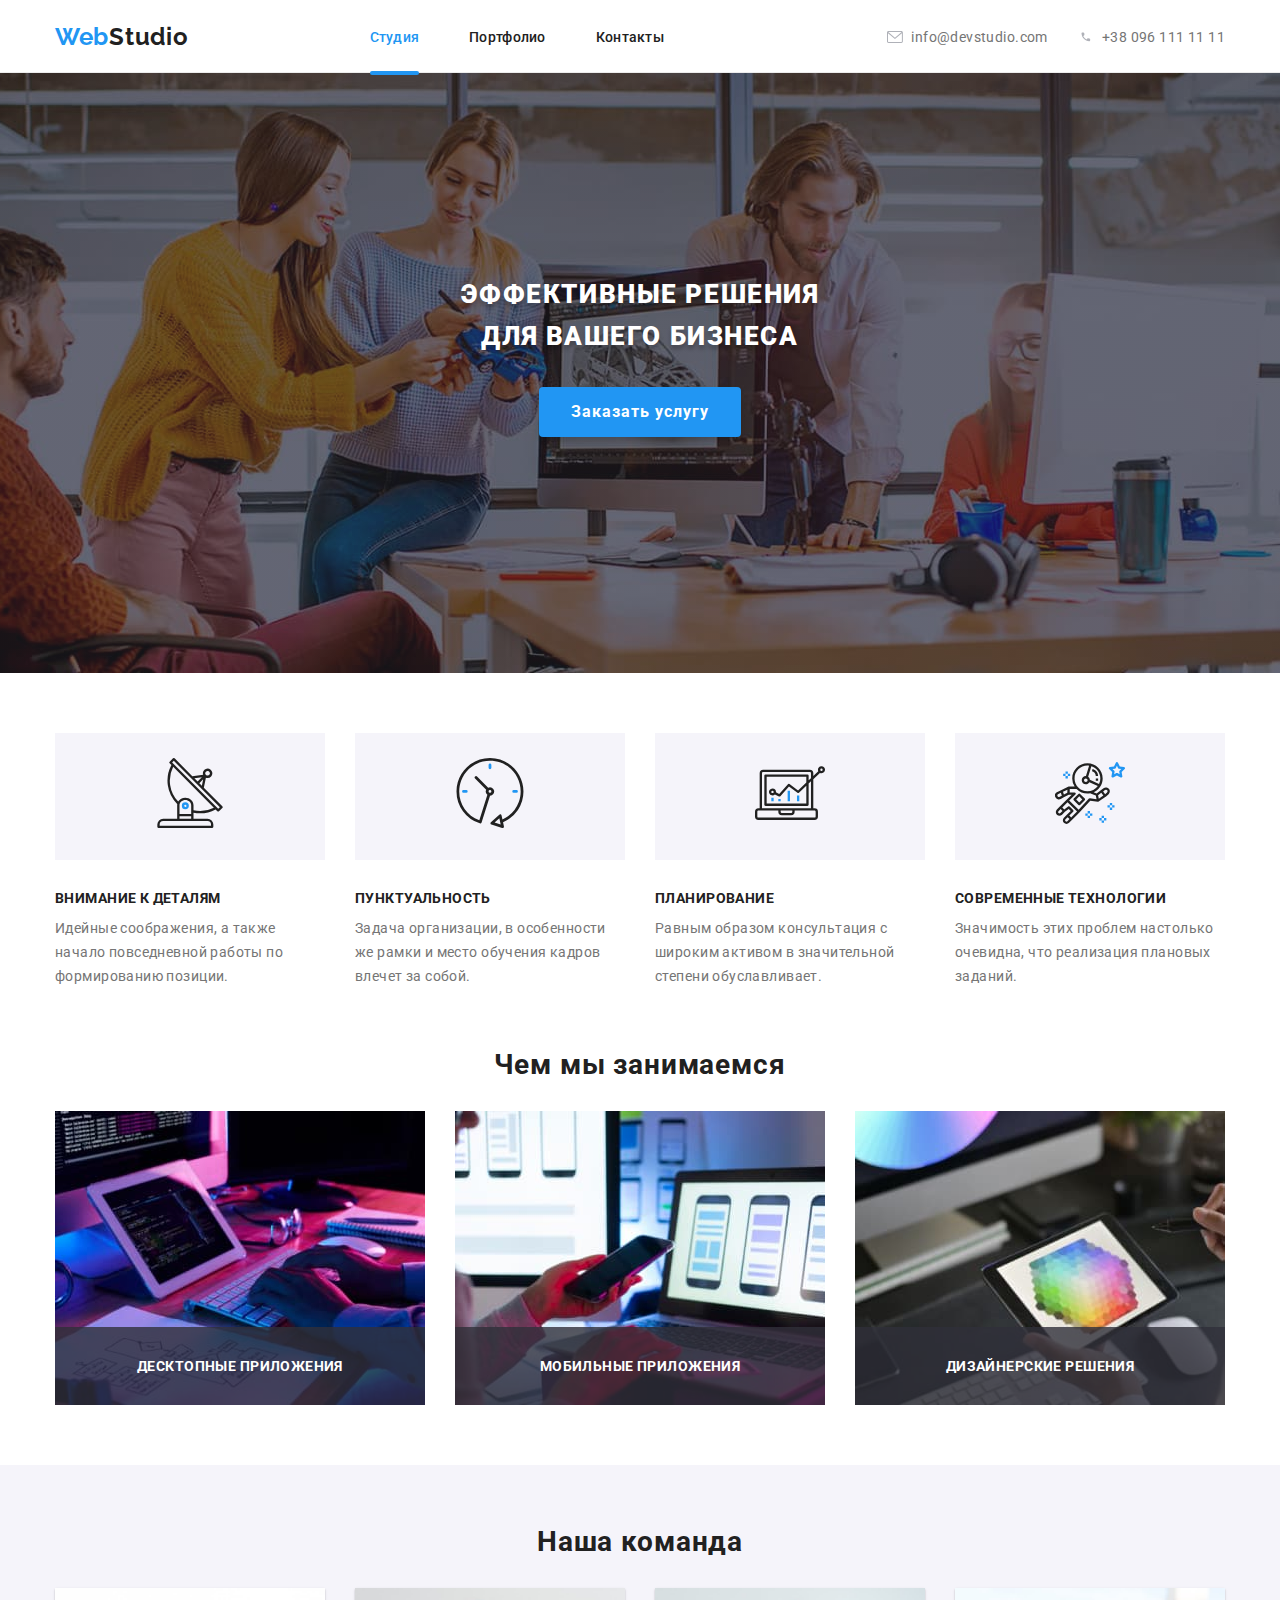
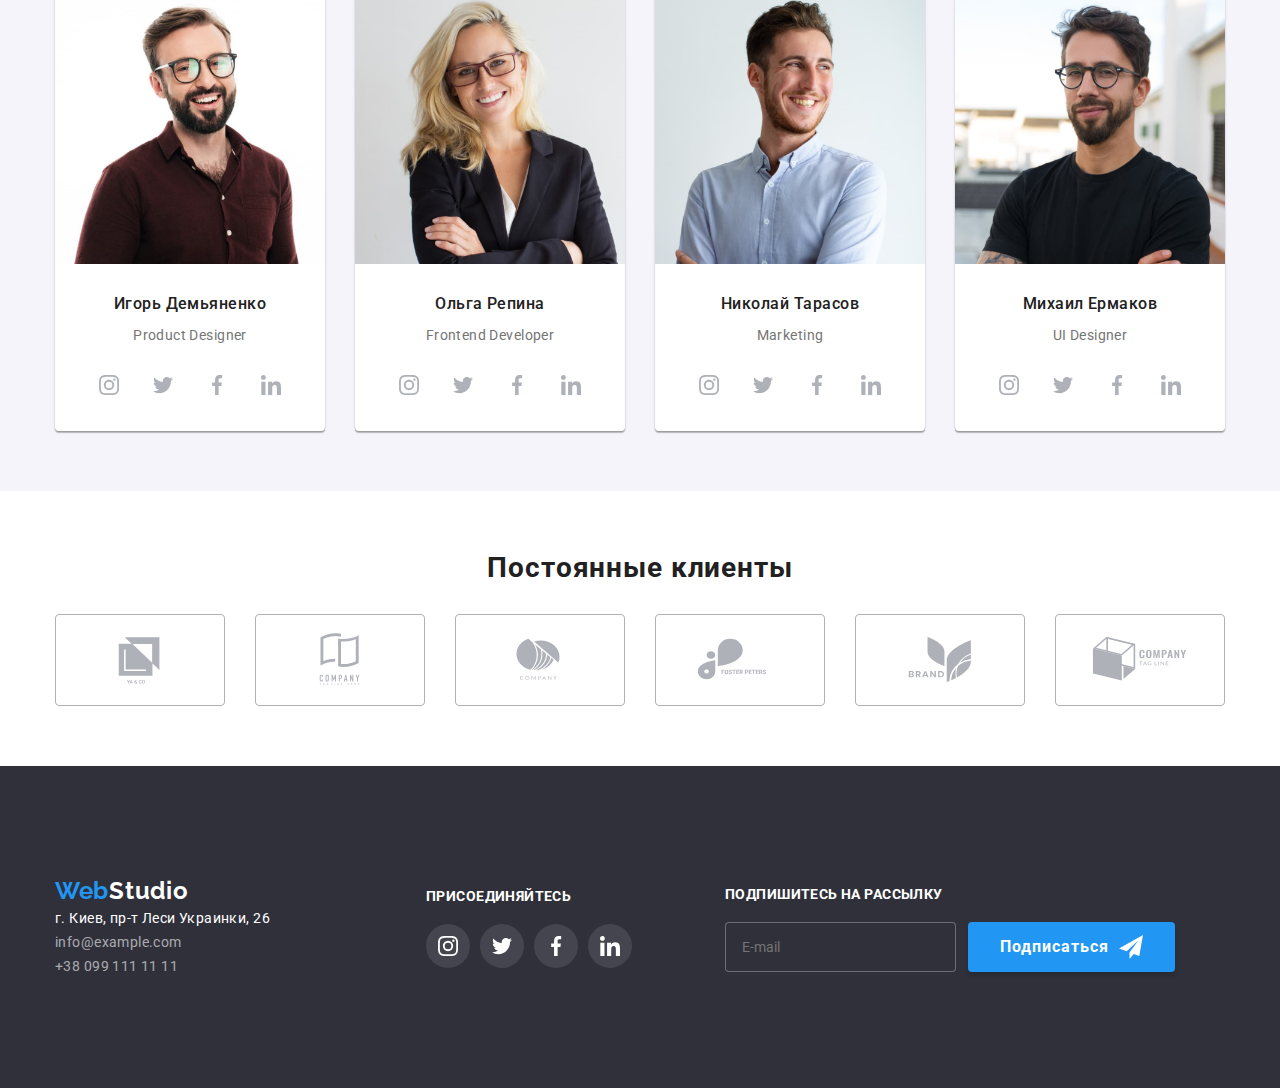
==== commit 6e679eb0: "summary" ====
--- a/index.html
+++ b/index.html
@@ -14,7 +14,7 @@
     
     <!--хедер-->
     <header class="header">
-        <div class="header__container">
+        <div class="header__container container">
        <nav class="navmenu"> 
            <a class="logo logo__header" lang="en" href="index.html">Web<span class="logo__header--dark">Studio</span></a>
             <ul class="navmenu__list list">
--- a/css/main.min.css
+++ b/css/main.min.css
@@ -1 +1 @@
-img{display:block;max-width:100%;height:auto}.link,.footer__contacts,.logo,.button{font-style:inherit;font-family:inherit;color:inherit;text-decoration:none;cursor:pointer}.list{list-style:none}ul,li,h1,h2,h3,h4,h5,h6,p,.list{padding:0;margin:0}.visually-hidden{position:absolute;width:1px;height:1px;margin:-1px;border:0;padding:0;white-space:nowrap;clip-path:inset(100%);clip:rect(0 0 0 0);overflow:hidden}body{margin:0;font-family:"Roboto",sans-serif,arial;font-style:normal;font-weight:400;font-size:14px;line-height:1.7142857143;letter-spacing:.03em;color:#757575;background-color:#fff}.button{display:flex;align-items:center;justify-content:center;transition:box-shadow 250ms cubic-bezier(0.4, 0, 0.2, 1),background-color 250ms cubic-bezier(0.4, 0, 0.2, 1);height:50px;box-shadow:0px 4px 4px rgba(0,0,0,.15);border:transparent;border-radius:4px;margin-top:30px;margin-left:auto;margin-right:auto;padding:10px 32px;background-color:#2196f3;font-family:"Roboto",sans-serif,arial;font-style:normal;font-weight:700;font-size:16px;line-height:1.875;letter-spacing:.06em}.button:hover,.button:focus{box-shadow:0px 4px 4px rgba(0,0,0,.15);background-color:#188ce8}.navmenu__button{display:inline-flex;margin:0;padding:0;border:none;background-color:transparent}@media screen and (min-width: 768px){.navmenu__button{display:none}}.navmenu__icon--cross{display:none}.navmenu__button.is-open .navmenu__icon--cross{display:block}.navmenu__button:hover .navmenu__icon--cross,.navmenu__button:focus .navmenu__icon--cross{fill:#2196f3}.navmenu__button.is-open .navmenu__icon--menu{display:none}.navmenu__button:hover .navmenu__icon--menu,.navmenu__button:focus .navmenu__icon--menu{fill:#2196f3}.logo{font-family:"Raleway";font-style:normal;font-weight:700;font-size:24px;line-height:1.1666666667;letter-spacing:.03em;color:#2196f3}@media screen and (min-width: 768px){.logo__header{margin-right:88px}}.logo__header--dark{color:#212121}.footer__logo{margin-bottom:20px}.footer__logo--light{color:#fff}.mobile-menu__box{display:none;position:fixed;top:0;left:0;bottom:0;right:0;z-index:0;transform:translateX(100%);transition:translateX 250ms cubic-bezier(0.4, 0, 0.2, 1);width:100%;padding-left:40px;padding-right:80px;padding-bottom:48px;padding-top:48px;background-color:#fff;font-size:40px}.mobile-menu__box.is-open{display:flex;flex-direction:column;justify-content:space-between;transform:translateX(0)}.navmenu__button{position:absolute;top:0;right:2%;z-index:1}@media screen and (min-width: 768px){.navmenu__button{display:none}}.navmenu__button.is-open{position:fixed;top:0;right:2%}.mobile-menu__link{font-style:normal;font-weight:500;font-size:40px;line-height:1.175;letter-spacing:.02em;color:#212121}.mobile-menu__link:hover,.mobile-menu__link:focus{color:#2196f3}.mobile-menu__link--phone{font-family:"Roboto",sans-serif,arial;font-style:normal;font-weight:500;font-size:34px;line-height:1.1764705882;letter-spacing:.02em;color:#2196f3}.mobile-menu__link--email{font-family:"Roboto",sans-serif,arial;font-style:normal;font-weight:500;font-size:24px;line-height:1.1666666667;letter-spacing:.02em;color:#afb1b8}.mobile-menu__link--email:hover,.mobile-menu__link--email:focus{color:#2196f3}.mobile-menu__list--sl{display:flex}.mobile-menu__point--sl{display:flex}.mobile-menu__point--sl:not(:last-child)::after{content:"";display:block;width:1px;height:100%;margin:0 10px;background-color:rgba(33,33,33,.2)}.mobile-menu__link--sl{display:inline;font-family:"Roboto",sans-serif,arial;font-style:normal;font-weight:500;font-size:18px;line-height:1.2222222222;letter-spacing:.02em;color:#2196f3}.header{position:relative;border-bottom:1px solid #ececec}.header__container{padding-left:15px;padding-right:15px;padding-top:10px;padding-bottom:10px}@media screen and (min-width: 768px){.header__container{display:flex;padding-top:23px;padding-bottom:21px}}.navmenu{display:flex;align-items:center;justify-content:center}@media screen and (max-width: 1199px){.navmenu{justify-content:space-between}}@media screen and (max-width: 767px){.header__list,.navmenu__list{display:none}}@media screen and (min-width: 768px){.navmenu__list{display:flex;align-items:center;justify-content:center}}@media screen and (min-width: 768px)and (max-width: 1199px){.navmenu__list{margin-right:84px}}@media screen and (min-width: 1200px){.navmenu__list{margin-left:93px}}@media screen and (min-width: 768px){.navmenu__link{position:relative;padding-top:30px;padding-bottom:30px;font-style:normal;font-weight:500;font-size:14px;line-height:1.1428571429;letter-spacing:.02em;color:#212121}.navmenu__link:hover,.navmenu__link:focus{color:#2196f3}}@media screen and (min-width: 768px){.header__list{margin-left:auto}}@media screen and (min-width: 1200px){.header__list{display:flex;align-items:center;justify-content:center;margin-left:auto}}@media screen and (min-width: 768px){.navmenu__point:not(:last-child){margin-right:50px}}@media screen and (min-width: 768px)and (max-width: 1199px){.header__point:not(:last-child){margin-bottom:10px}}@media screen and (min-width: 1200px){.header__point:not(:last-child){margin-right:30px}}@media screen and (min-width: 768px)and (max-width: 1199px){.header__link{font-style:normal;font-weight:500;font-size:12px;line-height:1.1666666667;letter-spacing:.02em}}@media screen and (min-width: 768px){.header__link{display:flex;align-items:center;justify-content:flex-start}.header__link:focus,.header__link:hover{color:#2196f3}}.header__icon{fill:#afb1b8}@media screen and (min-width: 768px){.header__icon{margin-right:8px}.header__icon:hover,.header__icon:focus,.header__link:focus .header__icon,.header__link:hover .header__icon{fill:#2196f3}}.link--current{color:#2196f3}@media screen and (min-width: 768px){.link--current{width:100%}.link--current::after{content:"";position:absolute;bottom:0;display:block;width:100%;height:4px;background-color:#2196f3;border-radius:2px}}.container{min-width:320px;margin-left:auto;margin-right:auto;padding-left:15px;padding-right:15px}@media screen and (min-width: 480px){.container{width:480px}}@media screen and (min-width: 768px){.container{width:768px}}@media screen and (min-width: 1200px){.container{width:1200px}}.section{padding-top:60px;padding-bottom:60px;text-align:center}@media screen and (max-width: 767px){.point:not(:last-child){margin-bottom:30px}}.title{font-style:normal;font-weight:700;font-size:28px;line-height:1.1785714286;letter-spacing:.03em;margin-bottom:30px;color:#212121}.footer{padding-top:60px;padding-bottom:60px;text-align:center;background-color:#2f303a;color:#fff}@media screen and (min-width: 1200px){.footer__container{display:flex;align-items:baseline}}@media screen and (min-width: 768px){.footer__container--tablet{display:flex;align-items:center;justify-content:center}}@media screen and (min-width: 768px)and (max-width: 1199px){.footer__address{margin-right:165px}}@media screen and (min-width: 1200px){.footer__address{margin-right:156px;text-align:left}}.contacts__list--point :not(:last-child){margin-bottom:8px}@media screen and (min-width: 1200px){.contacts__list--point :not(:last-child){margin-bottom:9px}}.footer__link--contact{color:rgba(255,255,255,.6)}.footer__sl{margin-top:60px;margin-bottom:60px}.footer__title{font-style:normal;font-weight:700;font-size:14px;line-height:1.1428571429;letter-spacing:.03em;text-transform:uppercase;margin-bottom:20px}@media screen and (min-width: 1200px){.footer__title{text-align:left}}.footer__social-links{display:flex;align-items:none;justify-content:center}.footer__point:not(:last-child){margin-right:10px}.footer__icon{fill:#fff}.footer__link--icon{display:flex;align-items:center;justify-content:center;border-radius:50%;background:rgba(255,255,255,.1);padding:12px}.footer__link--icon:hover,.footer__link--icon:focus{background-color:#2196f3}@media screen and (min-width: 768px){.footer__submail{width:450px;margin-left:auto;margin-right:auto;margin-top:60px}}@media screen and (min-width: 1200px){.footer__submail{margin-left:93px}}@media screen and (min-width: 1200px){.footer__form{display:flex;align-items:center;justify-content:center}}.footer__input{width:100%;height:50px;padding-left:16px;padding-top:15px;padding-bottom:15px;background-color:#2f303a;color:rgba(255,255,255,.6);border:1px solid rgba(255,255,255,.3);border-radius:4px}@media screen and (min-width: 1200px){.footer__input{display:flex;margin-right:12px}}.footer__button::after{content:"";display:block;width:24px;height:24px;margin-left:10px;background-image:url("../images/send.svg");background-repeat:no-repeat;background-size:auto;background-position:center}@media screen and (min-width: 1200px){.footer__button{margin-top:0}}.banner{padding-left:60px;padding-right:60px;padding-top:118px;padding-bottom:118px;height:400px;max-width:1600px;background-image:linear-gradient(to right, rgba(47, 48, 58, 0.4), rgba(47, 48, 58, 0.4));background-repeat:no-repeat;background-size:cover;background-position:center;width:100%;padding-top:118px;padding-bottom:118px}@media screen and (max-width: 767px){.banner{background-image:url("../images/backgrounds/hero-mobile-1x.jpeg")}}@media screen and (max-width: 767px)and (min-device-pixel-ratio: 2),screen and (max-width: 767px)and (min-resolution: 192dpi),screen and (max-width: 767px)and (min-resolution: 2dppx){.banner{background-image:url("../images/backgrounds/hero-mobile-2x.jpeg")}}@media screen and (min-width: 768px)and (max-width: 1199px){.banner{background-image:url("../images/backgrounds/hero-tablet-1x.jpeg")}}@media screen and (min-width: 768px)and (max-width: 1199px)and (min-device-pixel-ratio: 2),screen and (min-width: 768px)and (max-width: 1199px)and (min-resolution: 192dpi),screen and (min-width: 768px)and (max-width: 1199px)and (min-resolution: 2dppx){.banner{background-image:url("../images/backgrounds/hero-tablet-2x.jpeg")}}@media screen and (min-width: 1200px){.banner{background-image:url("../images/backgrounds/hero-desktop-1x.jpeg");height:600px;padding:450px;padding-top:200px;padding-bottom:280px}}@media screen and (min-width: 1200px)and (min-device-pixel-ratio: 2),screen and (min-width: 1200px)and (min-resolution: 192dpi),screen and (min-width: 1200px)and (min-resolution: 2dppx){.banner{background-image:url("../images/backgrounds/hero-desktop-2x.jpeg")}}.banner__title{font-style:normal;font-weight:900;font-size:26px;line-height:1.6153846154;letter-spacing:.06em;text-align:center;text-transform:uppercase;color:#fff;text-shadow:0px 4px 4px rgba(0,0,0,.25)}@media screen and (min-width: 1200px){.banner__title{margin:auto}}.banner__button{color:#fff}@media screen and (min-width: 768px){.features__list{display:flex}}@media screen and (min-width: 768px)and (max-width: 1199px){.features__list{flex-wrap:wrap;row-gap:30px;column-gap:30px;flex-basis:calc(100% - 15px)}}@media screen and (min-width: 768px)and (max-width: 1199px){.features__point{width:354px}}@media screen and (min-width: 1200px){.features__point{width:270px}.features__point:not(:last-child){margin-right:30px}}.features__icon--box{margin-bottom:30px;padding:25px;background-color:#f5f4fa}.features__title{font-style:normal;font-weight:700;font-size:14px;line-height:1.1428571429;letter-spacing:.03em;margin-bottom:10px;text-transform:uppercase;color:#212121}@media screen and (min-width: 768px){.features__title{text-align:left}}.features__text{font-style:normal;font-weight:400;font-size:14px;line-height:1.7142857143;letter-spacing:.03em;text-align:left}.wedoing__section{padding-top:0}@media screen and (max-width: 1199px){.wedoing__section{display:none}}@media screen and (min-width: 1200px){.wedoing__list{display:flex}.wedoing__point{position:relative;width:370px}.wedoing__point:not(:last-child){margin-right:30px}.wedoing__thumb{position:absolute;bottom:0;width:100%;padding:27px;background:rgba(47,48,58,.8)}.wedoing__text-image{font-style:normal;font-weight:700;font-size:14px;line-height:1.7142857143;letter-spacing:.03em;text-align:center;text-transform:uppercase;color:#fff}}.team__section{background-color:#f5f4fa}@media screen and (min-width: 768px){.team__list{display:flex}}@media screen and (min-width: 768px)and (max-width: 1199px){.team__list{flex-wrap:wrap;row-gap:30px;column-gap:30px;flex-basis:calc(100% - 15px)}}.team__point{background-color:#fff;box-shadow:0px 1px 3px rgba(0,0,0,.12),0px 1px 1px rgba(0,0,0,.14),0px 2px 1px rgba(0,0,0,.2);border-radius:0px 0px 4px 4px}@media screen and (min-width: 768px)and (max-width: 1199px){.team__point{min-height:536px;width:354px}}@media screen and (min-width: 1200px){.team__point{width:270px;min-height:428px}.team__point:not(:last-child){margin-right:30px}}.image{margin-left:auto;margin-right:auto;width:450px}.team__box{padding-top:30px;padding-bottom:24px}.team__title--box{margin-bottom:10px;font-style:normal;font-weight:500;font-size:16px;line-height:1.1875;letter-spacing:.03em;color:#212121}.team__list--sl{display:flex;align-items:center;justify-content:center;margin-top:16px}.team__point--sl:not(:last-child){margin-right:10px}.team__icon-link{display:flex;align-items:center;justify-content:center;padding:12px;transition:background-color 250ms cubic-bezier(0.4, 0, 0.2, 1);width:44px;height:44px;border-radius:50%}.team__icon-link:hover,.team__icon-link:focus{background-color:#2196f3}.team__icon--sl{fill:#afb1b8;transition:fill 250ms cubic-bezier(0.4, 0, 0.2, 1)}.team__icon--sl:focus,.team__icon--sl:hover{fill:#fff}.team__icon-link:hover .team__icon--sl,.team__icon-link:focus .team__icon--sl{fill:#fff}.clients__list{display:flex;align-items:center;justify-content:center}@media screen and (max-width: 1199px){.clients__list{flex-wrap:wrap;row-gap:30px;column-gap:30px}}@media screen and (min-width: 1200px){.clients__point:not(:last-child){margin-right:30px}}.clients__link{display:flex;align-items:center;justify-content:center;border:1px solid #afb1b8;border-radius:4px;color:#afb1b8;height:92px;width:170px;transition:border-color 250ms cubic-bezier(0.4, 0, 0.2, 1)}@media screen and (max-width: 1199px){.clients__link{width:210px}}.clients__link:hover,.clients__link:focus{border-color:#2196f3}.clients__icon{display:block;fill:#afb1b8;transition:fill 250ms cubic-bezier(0.4, 0, 0.2, 1)}.clients__link:hover .clients__icon,.clients__link:focus .clients__icon{fill:#2196f3}.portfolio__container{padding-top:60px;padding-bottom:60px}.filtrs__list{display:flex;flex-wrap:wrap;margin-bottom:25px}@media screen and (min-width: 768px){.filtrs__list{justify-content:center}}.filtrs__point{margin-bottom:15px}.filtrs__point:not(:last-child){margin-right:8px}.filtrs__link{transition:background-color 250ms cubic-bezier(0.4, 0, 0.2, 1),box-shadow 250ms cubic-bezier(0.4, 0, 0.2, 1),color 250ms cubic-bezier(0.4, 0, 0.2, 1);padding:6px 22px;background:#f5f4fa;border-radius:4px;border:transparent;font-style:normal;font-weight:500;font-size:16px;line-height:1.625;letter-spacing:.03em;color:#212121}.filtrs__link:active,.filtrs__link:focus,.filtrs__link:hover{background-color:#2196f3;color:#fff;box-shadow:0px 3px 1px rgba(0,0,0,.1),0px 1px 2px rgba(0,0,0,.08),0px 2px 2px rgba(0,0,0,.12)}.link__current--btn{background-color:#2196f3;color:#fff}@media screen and (min-width: 768px){.portfolio__list{display:flex;flex-wrap:wrap;column-gap:30px;row-gap:30px}}.portfolio__point{background-color:#fff;transition:box-shadow 250ms cubic-bezier(0.4, 0, 0.2, 1)}@media screen and (min-width: 768px){.portfolio__point{display:flex;width:354px}}@media screen and (min-width: 1200px){.portfolio__point{width:370px}}.portfolio__point:hover,.portfolio__point:focus{box-shadow:0px 1px 1px rgba(0,0,0,.12),0px 4px 4px rgba(0,0,0,.06),1px 4px 6px rgba(0,0,0,.16)}@media screen and (min-width: 768px){.portfolio__list--link{display:flex;flex-direction:column}}.portfolio__img--overlay{position:relative;overflow:hidden;width:100%}.portfolio__overlay{position:absolute;top:0;left:0;transform:translateY(100%);transition:transform 250ms cubic-bezier(0.4, 0, 0.2, 1);width:100%;padding:63px 24px;background-color:rgba(33,150,243,.9);opacity:0}.portfolio__point:hover .portfolio__overlay,.portfolio__point:focus .portfolio__overlay{transform:translateY(0%);opacity:1}.portfolio__text--overlay{font-style:normal;font-weight:400;font-size:18px;line-height:1.5555555556;letter-spacing:.03em;color:#fff}.portfolio__title{font-style:normal;font-weight:bold;font-size:18px;line-height:2;letter-spacing:.06em;color:#212121}.portfolio__text{margin-top:4px;font-style:normal;font-weight:400;font-size:16px;line-height:1.875;letter-spacing:.03em;color:#757575}.portfolio__caption{padding-top:20px;padding-left:24px;padding-bottom:20px;padding-right:24px;border-left:1px solid #eee;border-right:1px solid #eee;border-bottom:1px solid #eee}@media screen and (min-width: 768px){.portfolio__caption{flex-grow:1}}.backdrop{position:fixed;top:0;left:0;width:100%;height:100%;padding:93px 15px;background-color:rgba(0,0,0,.2);opacity:1;overflow-y:scroll}.backdrop.is-hidden{display:none}.modal{position:relative;padding:8px;background-color:#fff}@media screen and (min-width: 768px){.modal{width:450px;min-height:609px;margin-left:auto;margin-right:auto}}.modal__button{position:relative;display:block;margin-left:auto;width:30px;height:30px;background-color:#fff;border:1px solid rgba(0,0,0,.1);border-radius:50%}.modal__icon--close{position:absolute;top:30%;right:30%;transition:fill 250ms cubic-bezier(0.4, 0, 0.2, 1);width:11px;height:11px;fill:#000}.modal__button:hover .modal__icon--close,.modal__button:focus .modal__icon--close{fill:#2196f3}.modal__icon:hover,.modal__icon:focus{fill:#2196f3}.modal__container{padding:32px;padding-top:0px}.modal__field{position:relative;display:flex;flex-direction:column;margin-bottom:10px}.modal__title{margin-bottom:12px;width:100%;font-style:normal;font-weight:bold;font-size:20px;line-height:1.15;letter-spacing:.03em;text-align:center;color:#212121}.modal__label{font-style:normal;font-weight:400;font-size:12px;line-height:1.25;letter-spacing:.01em;color:#757575}.modal__input{transition:border 250ms cubic-bezier(0.4, 0, 0.2, 1);padding-left:40px;padding-top:10px;padding-bottom:10px;height:40px;border:1px solid rgba(33,33,33,.2);box-sizing:border-box;border-radius:4px;outline:none;font-style:normal;font-weight:400;font-size:12px;line-height:1.1666666667;letter-spacing:.01em;color:rgba(117,117,117,.5);cursor:pointer}.modal__input:hover{border:1px solid #2196f3}.modal__input--comment{display:block;resize:none;padding-left:16px;margin-bottom:0;height:120px;color:#757575}.modal__label--policy{display:flex;align-items:center;justify-content:center;margin-top:20px;font-style:normal;font-weight:400;font-size:14px;line-height:1.7142857143;letter-spacing:.03em;color:#757575}@media screen and (min-width: 768px){.modal__label--policy{font-style:normal;font-weight:400;font-size:12px;line-height:1.1666666667;letter-spacing:.03em}}.modal__link{display:inline-block;color:#2196f3;text-decoration:underline}.modal__icon--check{transition:border 250ms cubic-bezier(0.4, 0, 0.2, 1),background-color 250ms cubic-bezier(0.4, 0, 0.2, 1),background-image 250ms cubic-bezier(0.4, 0, 0.2, 1);display:flex;align-items:center;justify-content:center;width:16px;height:15px;margin-right:8px;border:2px solid #212121;border-radius:4px}.modal__check:checked+.modal__icon--check{border:transparent;background-color:#2196f3;background-image:url("../images/icon-check.svg");background-repeat:no-repeat}.button__feedback{color:#fff}.modal__icon{position:absolute;transition:fill 250ms cubic-bezier(0.4, 0, 0.2, 1);left:12px;top:0;transform:translateY(100%);fill:#212121}.modal__field:hover .modal__icon{fill:#2196f3}/*# sourceMappingURL=main.min.css.map */+img{display:block;max-width:100%;height:auto}.link,.footer__contacts,.logo,.button{font-style:inherit;font-family:inherit;color:inherit;text-decoration:none;cursor:pointer}.list{list-style:none}ul,li,h1,h2,h3,h4,h5,h6,p,.list{padding:0;margin:0}.visually-hidden{position:absolute;width:1px;height:1px;margin:-1px;border:0;padding:0;white-space:nowrap;clip-path:inset(100%);clip:rect(0 0 0 0);overflow:hidden}body{margin:0;font-family:"Roboto",sans-serif,arial;font-style:normal;font-weight:400;font-size:14px;line-height:1.7142857143;letter-spacing:.03em;color:#757575;background-color:#fff}.button{display:flex;align-items:center;justify-content:center;transition:box-shadow 250ms cubic-bezier(0.4, 0, 0.2, 1),background-color 250ms cubic-bezier(0.4, 0, 0.2, 1);height:50px;box-shadow:0px 4px 4px rgba(0,0,0,.15);border:transparent;border-radius:4px;margin-top:30px;margin-left:auto;margin-right:auto;padding:10px 32px;background-color:#2196f3;font-family:"Roboto",sans-serif,arial;font-style:normal;font-weight:700;font-size:16px;line-height:1.875;letter-spacing:.06em}.button:hover,.button:focus{box-shadow:0px 4px 4px rgba(0,0,0,.15);background-color:#188ce8}.navmenu__button{display:inline-flex;margin:0;padding:0;border:none;background-color:transparent}@media screen and (min-width: 768px){.navmenu__button{display:none}}.navmenu__icon--cross{display:none}.navmenu__button.is-open .navmenu__icon--cross{display:block}.navmenu__button:hover .navmenu__icon--cross,.navmenu__button:focus .navmenu__icon--cross{fill:#2196f3}.navmenu__button.is-open .navmenu__icon--menu{display:none}.navmenu__button:hover .navmenu__icon--menu,.navmenu__button:focus .navmenu__icon--menu{fill:#2196f3}.logo{font-family:"Raleway";font-style:normal;font-weight:700;font-size:24px;line-height:1.1666666667;letter-spacing:.03em;color:#2196f3}@media screen and (min-width: 768px){.logo__header{margin-right:88px}}.logo__header--dark{color:#212121}.footer__logo{margin-bottom:20px}.footer__logo--light{color:#fff}.mobile-menu__box{display:flex;flex-direction:column;justify-content:space-between;position:fixed;top:0;left:0;bottom:0;right:0;z-index:0;transform:translateY(-100%);opacity:0;transition:transform 250ms cubic-bezier(0.4, 0, 0.2, 1) 250ms,opacity 250ms cubic-bezier(0.4, 0, 0.2, 1) 250ms;width:100%;min-height:80px;padding-left:8.4%;padding-right:17%;padding-bottom:10%;padding-top:10%;background-color:#fff;font-size:40px}.mobile-menu__box.is-open{transform:translateY(0);opacity:100%}.navmenu__button{position:absolute;top:0;right:2%;z-index:1}@media screen and (min-width: 480px)and (max-width: 545px){.navmenu__button{right:5%}}@media screen and (min-width: 546px)and (max-width: 650px){.navmenu__button{right:8%}}@media screen and (min-width: 651px)and (max-width: 767px){.navmenu__button{right:10%}}@media screen and (min-width: 768px){.navmenu__button{display:none}}.navmenu__button.is-open{position:fixed;top:0;right:2%}@media screen and (min-width: 480px)and (max-width: 545px){.navmenu__button.is-open{right:5%}}@media screen and (min-width: 546px)and (max-width: 650px){.navmenu__button.is-open{right:8%}}@media screen and (min-width: 651px)and (max-width: 767px){.navmenu__button.is-open{right:10%}}.mobile-menu__link{font-style:normal;font-weight:500;font-size:40px;line-height:1.175;letter-spacing:.02em;color:#212121}.mobile-menu__link:hover,.mobile-menu__link:focus{color:#2196f3}.mobile-menu__link--phone{font-family:"Roboto",sans-serif,arial;font-style:normal;font-weight:500;font-size:34px;line-height:1.1764705882;letter-spacing:.02em;color:#2196f3}.mobile-menu__link--email{font-family:"Roboto",sans-serif,arial;font-style:normal;font-weight:500;font-size:24px;line-height:1.1666666667;letter-spacing:.02em;color:#afb1b8}.mobile-menu__link--email:hover,.mobile-menu__link--email:focus{color:#2196f3}.mobile-menu__list--sl{display:flex}.mobile-menu__point--sl{display:flex}.mobile-menu__point--sl:not(:last-child)::after{content:"";display:block;width:1px;height:100%;margin:0 10px;background-color:rgba(33,33,33,.2)}.mobile-menu__link--sl{display:inline;font-family:"Roboto",sans-serif,arial;font-style:normal;font-weight:500;font-size:18px;line-height:1.2222222222;letter-spacing:.02em;color:#2196f3}.header{position:relative;border-bottom:1px solid #ececec}.header__container{padding-left:15px;padding-right:15px;padding-top:10px;padding-bottom:10px}@media screen and (min-width: 768px){.header__container{display:flex;padding-top:23px;padding-bottom:21px}}.navmenu{display:flex;align-items:center;justify-content:center}@media screen and (max-width: 1199px){.navmenu{justify-content:space-between}}@media screen and (max-width: 767px){.header__list,.navmenu__list{display:none}}@media screen and (min-width: 768px){.navmenu__list{display:flex;align-items:center;justify-content:center}}@media screen and (min-width: 768px)and (max-width: 1199px){.navmenu__list{margin-right:84px}}@media screen and (min-width: 1200px){.navmenu__list{margin-left:93px}}@media screen and (min-width: 768px){.navmenu__link{position:relative;padding-top:30px;padding-bottom:30px;font-style:normal;font-weight:500;font-size:14px;line-height:1.1428571429;letter-spacing:.02em;color:#212121}.navmenu__link:hover,.navmenu__link:focus{color:#2196f3}}@media screen and (min-width: 768px){.header__list{margin-left:auto}}@media screen and (min-width: 1200px){.header__list{display:flex;align-items:center;justify-content:center;margin-left:auto}}@media screen and (min-width: 768px){.navmenu__point:not(:last-child){margin-right:50px}}@media screen and (min-width: 768px)and (max-width: 1199px){.header__point:not(:last-child){margin-bottom:10px}}@media screen and (min-width: 1200px){.header__point:not(:last-child){margin-right:30px}}@media screen and (min-width: 768px)and (max-width: 1199px){.header__link{font-style:normal;font-weight:500;font-size:12px;line-height:1.1666666667;letter-spacing:.02em}}@media screen and (min-width: 768px){.header__link{display:flex;align-items:center;justify-content:flex-start}.header__link:focus,.header__link:hover{color:#2196f3}}.header__icon{fill:#afb1b8}@media screen and (min-width: 768px){.header__icon{margin-right:8px}.header__icon:hover,.header__icon:focus,.header__link:focus .header__icon,.header__link:hover .header__icon{fill:#2196f3}}.link--current{color:#2196f3}@media screen and (min-width: 768px){.link--current{width:100%}.link--current::after{content:"";position:absolute;bottom:0;display:block;width:100%;height:4px;background-color:#2196f3;border-radius:2px}}.container{min-width:320px;margin-left:auto;margin-right:auto;padding-left:15px;padding-right:15px}@media screen and (min-width: 480px){.container{width:480px}}@media screen and (min-width: 768px){.container{width:768px}}@media screen and (min-width: 1200px){.container{width:1200px}}.section{padding-top:60px;padding-bottom:60px;text-align:center}@media screen and (max-width: 767px){.point:not(:last-child){margin-bottom:30px}}.title{font-style:normal;font-weight:700;font-size:28px;line-height:1.1785714286;letter-spacing:.03em;margin-bottom:30px;color:#212121}.footer{padding-top:60px;padding-bottom:60px;text-align:center;background-color:#2f303a;color:#fff}@media screen and (min-width: 1200px){.footer__container{display:flex;align-items:baseline}}@media screen and (min-width: 768px){.footer__container--tablet{display:flex;align-items:center;justify-content:center}}@media screen and (min-width: 768px)and (max-width: 1199px){.footer__address{margin-right:165px}}@media screen and (min-width: 1200px){.footer__address{margin-right:156px;text-align:left}}.contacts__list--point :not(:last-child){margin-bottom:8px}@media screen and (min-width: 1200px){.contacts__list--point :not(:last-child){margin-bottom:9px}}.footer__link--contact{color:rgba(255,255,255,.6)}.footer__sl{margin-top:60px;margin-bottom:60px}.footer__title{font-style:normal;font-weight:700;font-size:14px;line-height:1.1428571429;letter-spacing:.03em;text-transform:uppercase;margin-bottom:20px}@media screen and (min-width: 1200px){.footer__title{text-align:left}}.footer__social-links{display:flex;align-items:none;justify-content:center}.footer__point:not(:last-child){margin-right:10px}.footer__icon{fill:#fff}.footer__link--icon{display:flex;align-items:center;justify-content:center;border-radius:50%;background:rgba(255,255,255,.1);padding:12px}.footer__link--icon:hover,.footer__link--icon:focus{background-color:#2196f3}@media screen and (min-width: 768px){.footer__submail{width:450px;margin-left:auto;margin-right:auto;margin-top:60px}}@media screen and (min-width: 1200px){.footer__submail{margin-left:93px}}@media screen and (min-width: 1200px){.footer__form{display:flex;align-items:center;justify-content:center}}.footer__input{width:100%;height:50px;padding-left:16px;padding-top:15px;padding-bottom:15px;background-color:#2f303a;color:rgba(255,255,255,.6);border:1px solid rgba(255,255,255,.3);border-radius:4px}@media screen and (min-width: 1200px){.footer__input{display:flex;margin-right:12px}}.footer__button::after{content:"";display:block;width:24px;height:24px;margin-left:10px;background-image:url("../images/send.svg");background-repeat:no-repeat;background-size:auto;background-position:center}@media screen and (min-width: 1200px){.footer__button{margin-top:0}}.banner{padding-left:60px;padding-right:60px;padding-top:118px;padding-bottom:118px;height:400px;max-width:1600px;background-repeat:no-repeat;background-size:cover;background-position:center;width:100%;padding-top:118px;padding-bottom:118px}@media screen and (max-width: 767px){.banner{background-image:linear-gradient(to right, rgba(47, 48, 58, 0.4), rgba(47, 48, 58, 0.4)),url("../images/backgrounds/hero-mobile-1x.jpeg")}}@media screen and (max-width: 767px)and (min-device-pixel-ratio: 2),screen and (max-width: 767px)and (min-resolution: 192dpi),screen and (max-width: 767px)and (min-resolution: 2dppx){.banner{background-image:linear-gradient(to right, rgba(47, 48, 58, 0.4), rgba(47, 48, 58, 0.4)),url("../images/backgrounds/hero-mobile-2x.jpeg")}}@media screen and (min-width: 768px)and (max-width: 1199px){.banner{background-image:linear-gradient(to right, rgba(47, 48, 58, 0.4), rgba(47, 48, 58, 0.4)),url("../images/backgrounds/hero-tablet-1x.jpeg")}}@media screen and (min-width: 768px)and (max-width: 1199px)and (min-device-pixel-ratio: 2),screen and (min-width: 768px)and (max-width: 1199px)and (min-resolution: 192dpi),screen and (min-width: 768px)and (max-width: 1199px)and (min-resolution: 2dppx){.banner{background-image:linear-gradient(to right, rgba(47, 48, 58, 0.4), rgba(47, 48, 58, 0.4)),url("../images/backgrounds/hero-tablet-2x.jpeg")}}@media screen and (min-width: 1200px){.banner{background-image:linear-gradient(to right, rgba(47, 48, 58, 0.4), rgba(47, 48, 58, 0.4)),url("../images/backgrounds/hero-desktop-1x.jpeg");height:600px;padding:450px;padding-top:200px;padding-bottom:280px}}@media screen and (min-width: 1200px)and (min-device-pixel-ratio: 2),screen and (min-width: 1200px)and (min-resolution: 192dpi),screen and (min-width: 1200px)and (min-resolution: 2dppx){.banner{background-image:url("../images/backgrounds/hero-desktop-2x.jpeg")}}.banner__title{font-style:normal;font-weight:900;font-size:26px;line-height:1.6153846154;letter-spacing:.06em;text-align:center;text-transform:uppercase;color:#fff;text-shadow:0px 4px 4px rgba(0,0,0,.25)}@media screen and (min-width: 1200px){.banner__title{margin:auto}}.banner__button{color:#fff}@media screen and (min-width: 768px){.features__list{display:flex}}@media screen and (min-width: 768px)and (max-width: 1199px){.features__list{flex-wrap:wrap;row-gap:30px;column-gap:30px;flex-basis:calc(100% - 15px)}}@media screen and (min-width: 768px)and (max-width: 1199px){.features__point{width:354px}}@media screen and (min-width: 1200px){.features__point{width:270px}.features__point:not(:last-child){margin-right:30px}}.features__icon--box{margin-bottom:30px;padding:25px;background-color:#f5f4fa}.features__title{font-style:normal;font-weight:700;font-size:14px;line-height:1.1428571429;letter-spacing:.03em;margin-bottom:10px;text-transform:uppercase;color:#212121}@media screen and (min-width: 768px){.features__title{text-align:left}}.features__text{font-style:normal;font-weight:400;font-size:14px;line-height:1.7142857143;letter-spacing:.03em;text-align:left}.wedoing__section{padding-top:0}@media screen and (max-width: 1199px){.wedoing__section{display:none}}@media screen and (min-width: 1200px){.wedoing__list{display:flex}.wedoing__point{position:relative;width:370px}.wedoing__point:not(:last-child){margin-right:30px}.wedoing__thumb{position:absolute;bottom:0;width:100%;padding:27px;background:rgba(47,48,58,.8)}.wedoing__text-image{font-style:normal;font-weight:700;font-size:14px;line-height:1.7142857143;letter-spacing:.03em;text-align:center;text-transform:uppercase;color:#fff}}.team__section{background-color:#f5f4fa}@media screen and (min-width: 768px){.team__list{display:flex}}@media screen and (min-width: 768px)and (max-width: 1199px){.team__list{flex-wrap:wrap;row-gap:30px;column-gap:30px;flex-basis:calc(100% - 15px)}}.team__point{background-color:#fff;box-shadow:0px 1px 3px rgba(0,0,0,.12),0px 1px 1px rgba(0,0,0,.14),0px 2px 1px rgba(0,0,0,.2);border-radius:0px 0px 4px 4px}@media screen and (min-width: 768px)and (max-width: 1199px){.team__point{min-height:536px;width:354px}}@media screen and (min-width: 1200px){.team__point{width:270px;min-height:428px}.team__point:not(:last-child){margin-right:30px}}.image{margin-left:auto;margin-right:auto;width:450px}.team__box{padding-top:30px;padding-bottom:24px}.team__title--box{margin-bottom:10px;font-style:normal;font-weight:500;font-size:16px;line-height:1.1875;letter-spacing:.03em;color:#212121}.team__list--sl{display:flex;align-items:center;justify-content:center;margin-top:16px}.team__point--sl:not(:last-child){margin-right:10px}.team__icon-link{display:flex;align-items:center;justify-content:center;padding:12px;transition:background-color 250ms cubic-bezier(0.4, 0, 0.2, 1);width:44px;height:44px;border-radius:50%}.team__icon-link:hover,.team__icon-link:focus{background-color:#2196f3}.team__icon--sl{fill:#afb1b8;transition:fill 250ms cubic-bezier(0.4, 0, 0.2, 1)}.team__icon--sl:focus,.team__icon--sl:hover{fill:#fff}.team__icon-link:hover .team__icon--sl,.team__icon-link:focus .team__icon--sl{fill:#fff}.clients__list{display:flex;align-items:center;justify-content:center}@media screen and (max-width: 1199px){.clients__list{flex-wrap:wrap;row-gap:30px;column-gap:30px}}@media screen and (min-width: 1200px){.clients__point:not(:last-child){margin-right:30px}}.clients__link{display:flex;align-items:center;justify-content:center;border:1px solid #afb1b8;border-radius:4px;color:#afb1b8;height:92px;width:170px;transition:border-color 250ms cubic-bezier(0.4, 0, 0.2, 1)}@media screen and (max-width: 1199px){.clients__link{width:210px}}.clients__link:hover,.clients__link:focus{border-color:#2196f3}.clients__icon{display:block;fill:#afb1b8;transition:fill 250ms cubic-bezier(0.4, 0, 0.2, 1)}.clients__link:hover .clients__icon,.clients__link:focus .clients__icon{fill:#2196f3}.portfolio__container{padding-top:60px;padding-bottom:60px}.filtrs__list{display:flex;flex-wrap:wrap;margin-bottom:25px}@media screen and (min-width: 768px){.filtrs__list{justify-content:center}}.filtrs__point{margin-bottom:15px}.filtrs__point:not(:last-child){margin-right:8px}.filtrs__link{transition:background-color 250ms cubic-bezier(0.4, 0, 0.2, 1),box-shadow 250ms cubic-bezier(0.4, 0, 0.2, 1),color 250ms cubic-bezier(0.4, 0, 0.2, 1);padding:6px 22px;background:#f5f4fa;border-radius:4px;border:transparent;font-style:normal;font-weight:500;font-size:16px;line-height:1.625;letter-spacing:.03em;color:#212121}.filtrs__link:active,.filtrs__link:focus,.filtrs__link:hover{background-color:#2196f3;color:#fff;box-shadow:0px 3px 1px rgba(0,0,0,.1),0px 1px 2px rgba(0,0,0,.08),0px 2px 2px rgba(0,0,0,.12)}.link__current--btn{background-color:#2196f3;color:#fff}@media screen and (min-width: 768px){.portfolio__list{display:flex;flex-wrap:wrap;column-gap:30px;row-gap:30px}}.portfolio__point{background-color:#fff;transition:box-shadow 250ms cubic-bezier(0.4, 0, 0.2, 1)}@media screen and (min-width: 768px){.portfolio__point{display:flex;width:354px}}@media screen and (min-width: 1200px){.portfolio__point{width:370px}}.portfolio__point:hover,.portfolio__point:focus{box-shadow:0px 1px 1px rgba(0,0,0,.12),0px 4px 4px rgba(0,0,0,.06),1px 4px 6px rgba(0,0,0,.16)}@media screen and (min-width: 768px){.portfolio__list--link{display:flex;flex-direction:column}}.portfolio__img--overlay{position:relative;overflow:hidden;width:100%}.portfolio__overlay{position:absolute;top:0;left:0;transform:translateY(100%);transition:transform 250ms cubic-bezier(0.4, 0, 0.2, 1);width:100%;padding:63px 24px;background-color:rgba(33,150,243,.9);opacity:0}.portfolio__point:hover .portfolio__overlay,.portfolio__point:focus .portfolio__overlay{transform:translateY(0%);opacity:1}.portfolio__text--overlay{font-style:normal;font-weight:400;font-size:18px;line-height:1.5555555556;letter-spacing:.03em;color:#fff}.portfolio__title{font-style:normal;font-weight:bold;font-size:18px;line-height:2;letter-spacing:.06em;color:#212121}.portfolio__text{margin-top:4px;font-style:normal;font-weight:400;font-size:16px;line-height:1.875;letter-spacing:.03em;color:#757575}.portfolio__caption{padding-top:20px;padding-left:24px;padding-bottom:20px;padding-right:24px;border-left:1px solid #eee;border-right:1px solid #eee;border-bottom:1px solid #eee}@media screen and (min-width: 768px){.portfolio__caption{flex-grow:1}}.backdrop{position:fixed;top:0;left:0;width:100%;height:100%;padding:93px 15px;background-color:rgba(0,0,0,.2);opacity:1;overflow-y:scroll}.backdrop.is-hidden{display:none}.modal{position:relative;padding:8px;background-color:#fff}@media screen and (min-width: 768px){.modal{width:450px;min-height:609px;margin-left:auto;margin-right:auto}}.modal__button{position:relative;display:block;margin-left:auto;width:30px;height:30px;background-color:#fff;border:1px solid rgba(0,0,0,.1);border-radius:50%}.modal__icon--close{position:absolute;top:30%;right:30%;transition:fill 250ms cubic-bezier(0.4, 0, 0.2, 1);width:11px;height:11px;fill:#000}.modal__button:hover .modal__icon--close,.modal__button:focus .modal__icon--close{fill:#2196f3}.modal__icon:hover,.modal__icon:focus{fill:#2196f3}.modal__container{padding:32px;padding-top:0px}.modal__field{position:relative;display:flex;flex-direction:column;margin-bottom:10px}.modal__title{margin-bottom:12px;width:100%;font-style:normal;font-weight:bold;font-size:20px;line-height:1.15;letter-spacing:.03em;text-align:center;color:#212121}.modal__label{font-style:normal;font-weight:400;font-size:12px;line-height:1.25;letter-spacing:.01em;color:#757575}.modal__input{transition:border 250ms cubic-bezier(0.4, 0, 0.2, 1);padding-left:40px;padding-top:10px;padding-bottom:10px;height:40px;border:1px solid rgba(33,33,33,.2);box-sizing:border-box;border-radius:4px;outline:none;font-style:normal;font-weight:400;font-size:12px;line-height:1.1666666667;letter-spacing:.01em;color:rgba(117,117,117,.5);cursor:pointer}.modal__input:hover{border:1px solid #2196f3}.modal__input--comment{display:block;resize:none;padding-left:16px;margin-bottom:0;height:120px;color:#757575}.modal__label--policy{display:flex;align-items:center;justify-content:center;margin-top:20px;font-style:normal;font-weight:400;font-size:14px;line-height:1.7142857143;letter-spacing:.03em;color:#757575}@media screen and (min-width: 768px){.modal__label--policy{font-style:normal;font-weight:400;font-size:12px;line-height:1.1666666667;letter-spacing:.03em}}.modal__link{display:inline-block;color:#2196f3;text-decoration:underline}.modal__icon--check{transition:border 250ms cubic-bezier(0.4, 0, 0.2, 1),background-color 250ms cubic-bezier(0.4, 0, 0.2, 1),background-image 250ms cubic-bezier(0.4, 0, 0.2, 1);display:flex;align-items:center;justify-content:center;width:16px;height:15px;margin-right:8px;border:2px solid #212121;border-radius:4px}.modal__check:checked+.modal__icon--check{border:transparent;background-color:#2196f3;background-image:url("../images/icon-check.svg");background-repeat:no-repeat}.button__feedback{color:#fff}.modal__icon{position:absolute;transition:fill 250ms cubic-bezier(0.4, 0, 0.2, 1);left:12px;top:0;transform:translateY(100%);fill:#212121}.modal__field:hover .modal__icon{fill:#2196f3}/*# sourceMappingURL=main.min.css.map */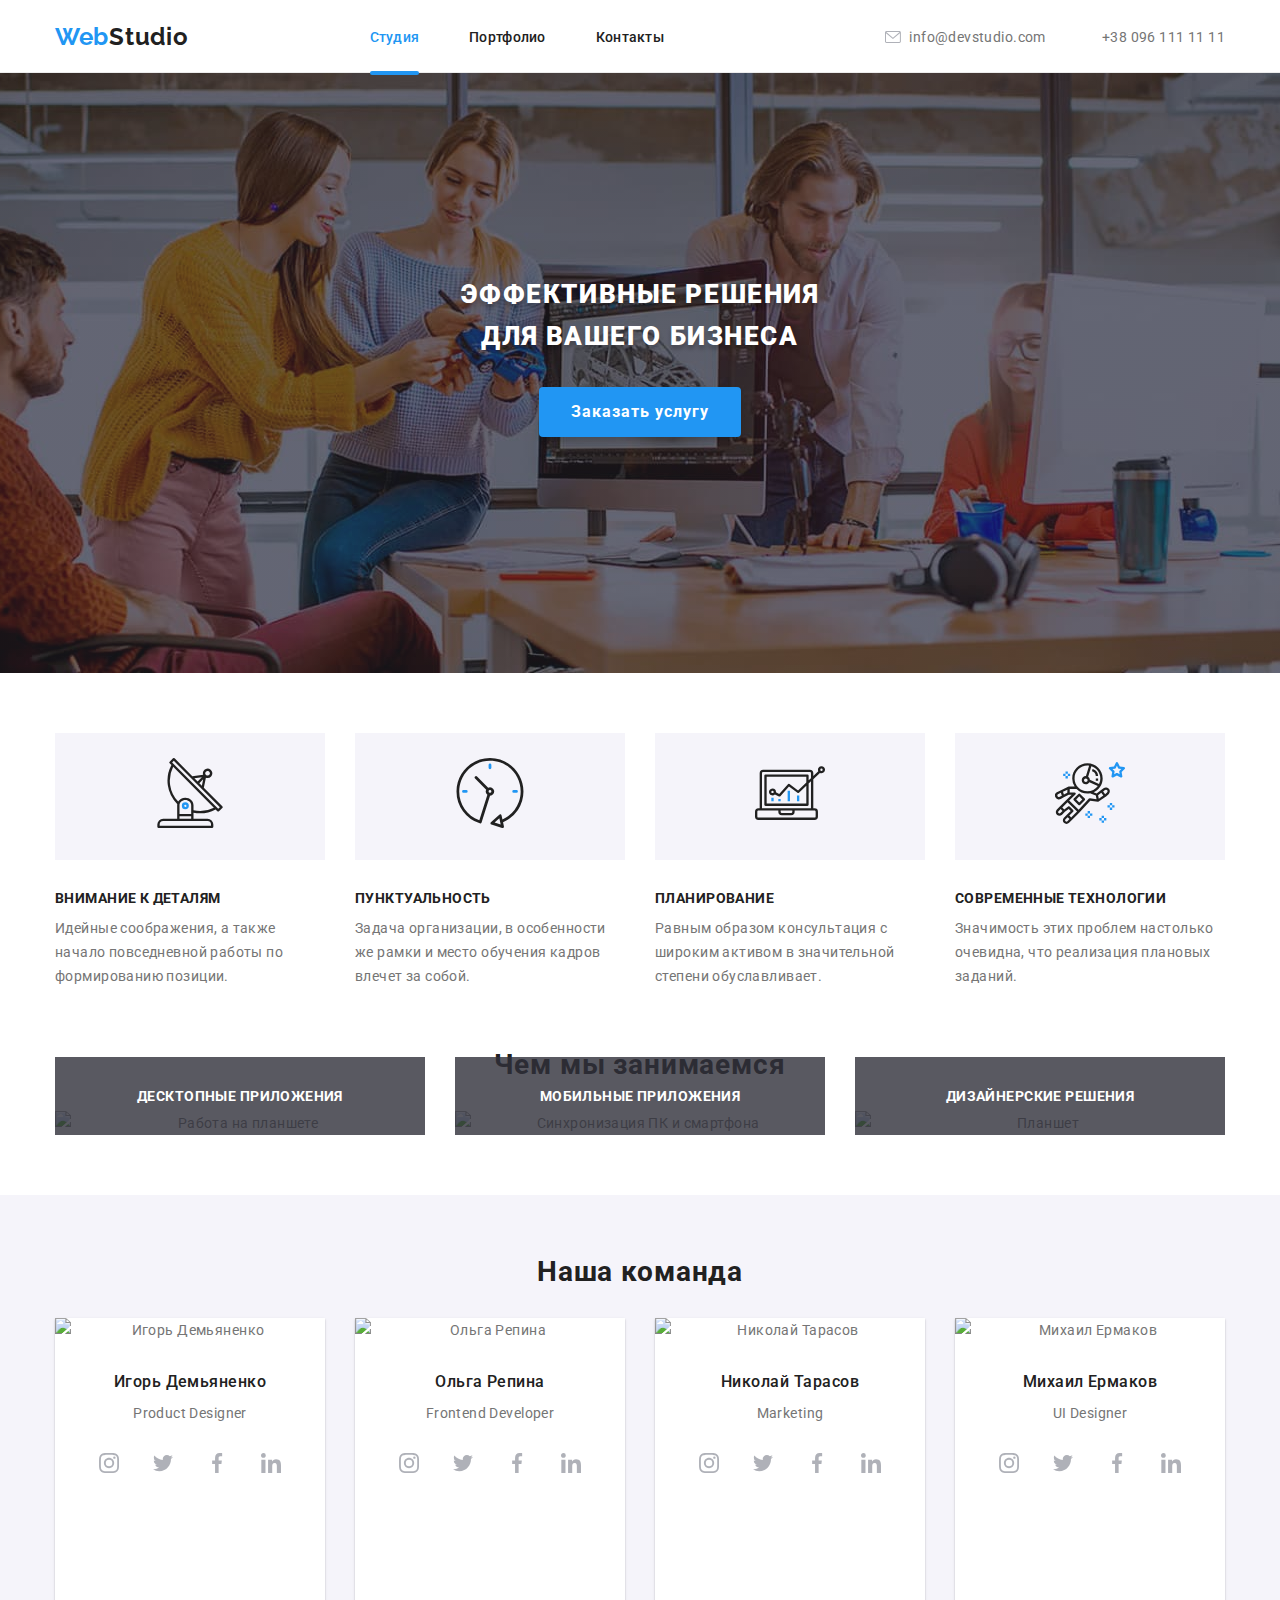
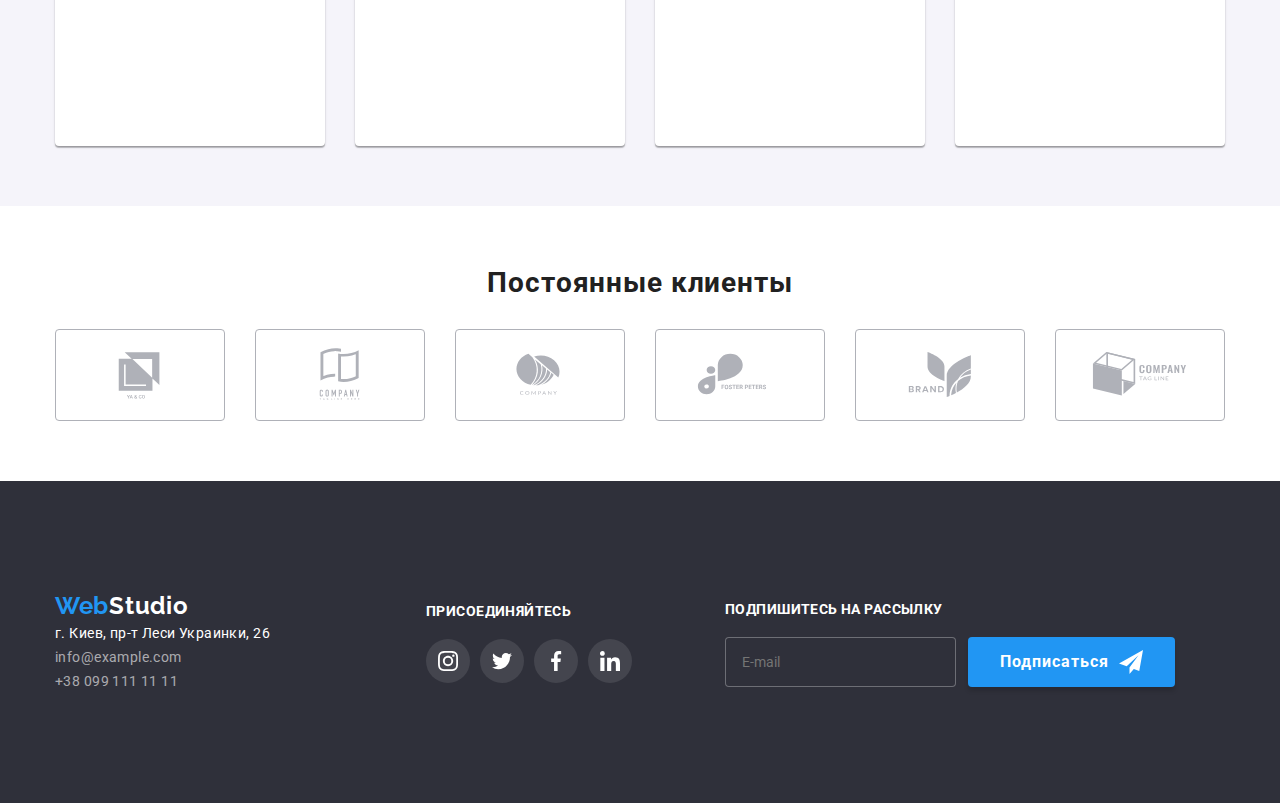
==== commit 56a885d2: "update index" ====
--- a/index.html
+++ b/index.html
@@ -32,8 +32,8 @@
             </li>
             <li class="header__point">
                 <a class="header__link header__link--icon link" href="tel:+380961111111" target="_blank" rel="noopener norefferal">
-                <svg class="header__icon icon" width="16" height="12">
-                    <use href="./images/sprite.svg#phone"></use>
+                <svg class="header__icon icon" width="18" height="18">
+                    <use href="./images/sprite.svg#smartphone"></use>
                 </svg>+38 096 111 11 11</a>
             </li>
         </ul>
@@ -44,7 +44,7 @@
     <main>  
 
     <!-- баннер герой -->
-    <section class="banner">
+    <section class="banner container">
                  <h1 class="banner__title">Эффективные решения
                 для вашего бизнеса</h1>
                 <button class="banner__button button" type="button" data-modal-open>Заказать услугу</button>
@@ -101,19 +101,27 @@
             <h2 class="wedoing__title title">Чем мы занимаемся</h2>
             <ul class="wedoing__list list">
                 <li class="wedoing__point point">
-                    <img src="./images/what-we-do/box-1.jpeg" alt="Работа на планшете" width="370" height="294">
+                    <img 
+                    srcset="./images/what-we-do/box-1-1x.jpeg 370w, ./images/what-we-do/box-1-2x.jpeg 740w"
+                    src="./images/what-we-do/box-1.jpeg" alt="Работа на планшете"
+                    sizes="(min-width: 1200px) 370px, (min-width:1200px)740px, 100vw">
                     <div class="wedoing__thumb">
                     <h3 class="wedoing__text-image">Десктопные приложения</h3>
                     </div>
                 </li>
                 <li class="wedoing__point point">
-                    <img src="./images/what-we-do/box-2.jpeg" alt="Синхронизация ПК и смартфона" width="370" height="294">
+                    <img srcset="./images/what-we-do/box-2-1x.jpeg 370w, ./images/what-we-do/box-2-2x.jpeg 740w"
+                    src="./images/what-we-do/box-2.jpeg"
+                    alt="Синхронизация ПК и смартфона"
+                    sizes="(min-width: 1200px) 370px, (min-width:1200px)740px, 100vw">
                     <div class="wedoing__thumb">
                     <h3 class="wedoing__text-image">Мобильные приложения</h3>
                     </div>
                 </li>
                 <li class="wedoing__point point">
-                    <img src="./images/what-we-do/box-3.jpeg" alt="Планшет" width="370" height="294">
+                    <img srcset="./images/what-we-do/box-3-1x.jpeg 370w, ./images/what-we-do/box-3-2x.jpeg 740w"
+                    src="./images/what-we-do/box-3.jpeg"alt="Планшет" 
+                    sizes="(min-width: 1200px) 370px, (min-width:1200px)740px, 100vw">
                     <div class="wedoing__thumb">
                     <h3 class="wedoing__text-image">Дизайнерские решения</h3>
                     </div>  
@@ -128,8 +136,12 @@
         <h2 class="team__title title">Наша команда</h2>
         <ul class="team__list list">
             <li class="team__point point">
-                <img class="image"  srcset="./images/our-team/img-1-1x.jpeg 450w, ./images/our-team/img-1-2x.jpeg 900w " src="./images/our-team/img-1.jpeg" alt="Игорь Демьяненко" 
-                sizes="(min-width: 1200px )25wh, (min-width: 768px)50wh, 100wh">
+                <img class="image"  
+                srcset="./images/our-team/img-1-desk1x.jpeg 450w, 
+                ./images/our-team/img-1-desk2x.jpeg 900w " 
+                src="./images/our-team/img-1.jpeg" alt="Игорь Демьяненко" 
+                sizes="(min-width: 1200px )270px, 
+                (min-width: 768px)50vw,(min-width: 480px)100vw,  100vw">
                 <div class="team__box">
                 <h3 class="team__title--box ">Игорь Демьяненко</h3>
                 <p class="team__text text" lang="en">Product Designer</p>
@@ -166,8 +178,9 @@
                 </div>
             </li>
             <li class="team__point point">
-                <img class="image" srcset="./images/our-team/img-2-1x.jpeg 450w, ./images/our-team/img-2-2x.jpeg 900w " src="./images/our-team/img-2.jpeg" alt="Ольга Репина" 
-                sizes="(min-width: 1200px )25wh, (min-width: 768px)50wh, 100wh">
+                <img class="image" srcset="./images/our-team/img-2-desk1x.jpeg 450w, ./images/our-team/img-2-desk2x.jpeg 900w " 
+                src="./images/our-team/img-2.jpeg" alt="Ольга Репина" 
+                sizes="(min-width: 1200px )270px, (min-width: 768px)50vw,(min-width: 480px)100vw,  100vw">
                 <div class="team__box">
                 <h3 class="team__title--box">Ольга Репина</h3>
                 <p class="team__text text" lang="en">Frontend Developer</p>
@@ -204,8 +217,9 @@
                 </div>
             </li>
             <li class="team__point point">
-                <img class="image" srcset="./images/our-team/img-3-1x.jpeg 450w, ./images/our-team/img-3-2x.jpeg 900w " src="./images/our-team/img-3.jpeg" alt="Николай Тарасов" 
-                sizes="(min-width: 1200px )25wh, (min-width: 768px)50wh, 100wh">
+                <img class="image" srcset="./images/our-team/img-3-desk1x.jpeg 450w, ./images/our-team/img-3-desk2x.jpeg 900w " 
+                src="./images/our-team/img-3.jpeg" alt="Николай Тарасов" 
+                sizes="(min-width: 1200px )270px, (min-width: 768px)50vw,(min-width: 480px)100vw,  100vw">
                 <div class="team__box">
                 <h3 class="team__title--box">Николай Тарасов</h3>
                 <p class="team__text text" lang="en">Marketing</p>
@@ -242,8 +256,9 @@
                 </div>
             </li>
             <li class="team__point point">
-                <img class="image" srcset="./images/our-team/img-4-1x.jpeg 450w, ./images/our-team/img-4-2x.jpeg 900w " src="./images/our-team/img-4.jpeg" alt="Михаил Ермаков" 
-                sizes="(min-width: 1200px )25wh, (min-width: 768px)50wh, 100wh">
+                <img class="image" srcset="./images/our-team/img-4-desk1x.jpeg 450w, ./images/our-team/img-4-desk2x.jpeg 900w " 
+                src="./images/our-team/img-4.jpeg" alt="Михаил Ермаков" 
+                sizes="(min-width: 1200px )270px, (min-width: 768px)50vw,(min-width: 480px)100vw,  100vw">
                 <div class="team__box">
                 <h3 class="team__title--box">Михаил Ермаков</h3>
                 <p class="team__text text" lang="en">UI Designer</p>
@@ -432,7 +447,7 @@
                         <label class="modal__label modal__label--phone label" for="tel">Телефон</label>
                         <span class="modal__icon">
                             <svg width="18" height="18">
-                                <use href="./images/sprite.svg#phone"></use>
+                                <use href="./images/sprite.svg#smartphone"></use>
                             </svg>
                         </span>
                         <input class="modal__input" type="tel" name="tel" id="tel" minlength="10" maxlength="13" required/>
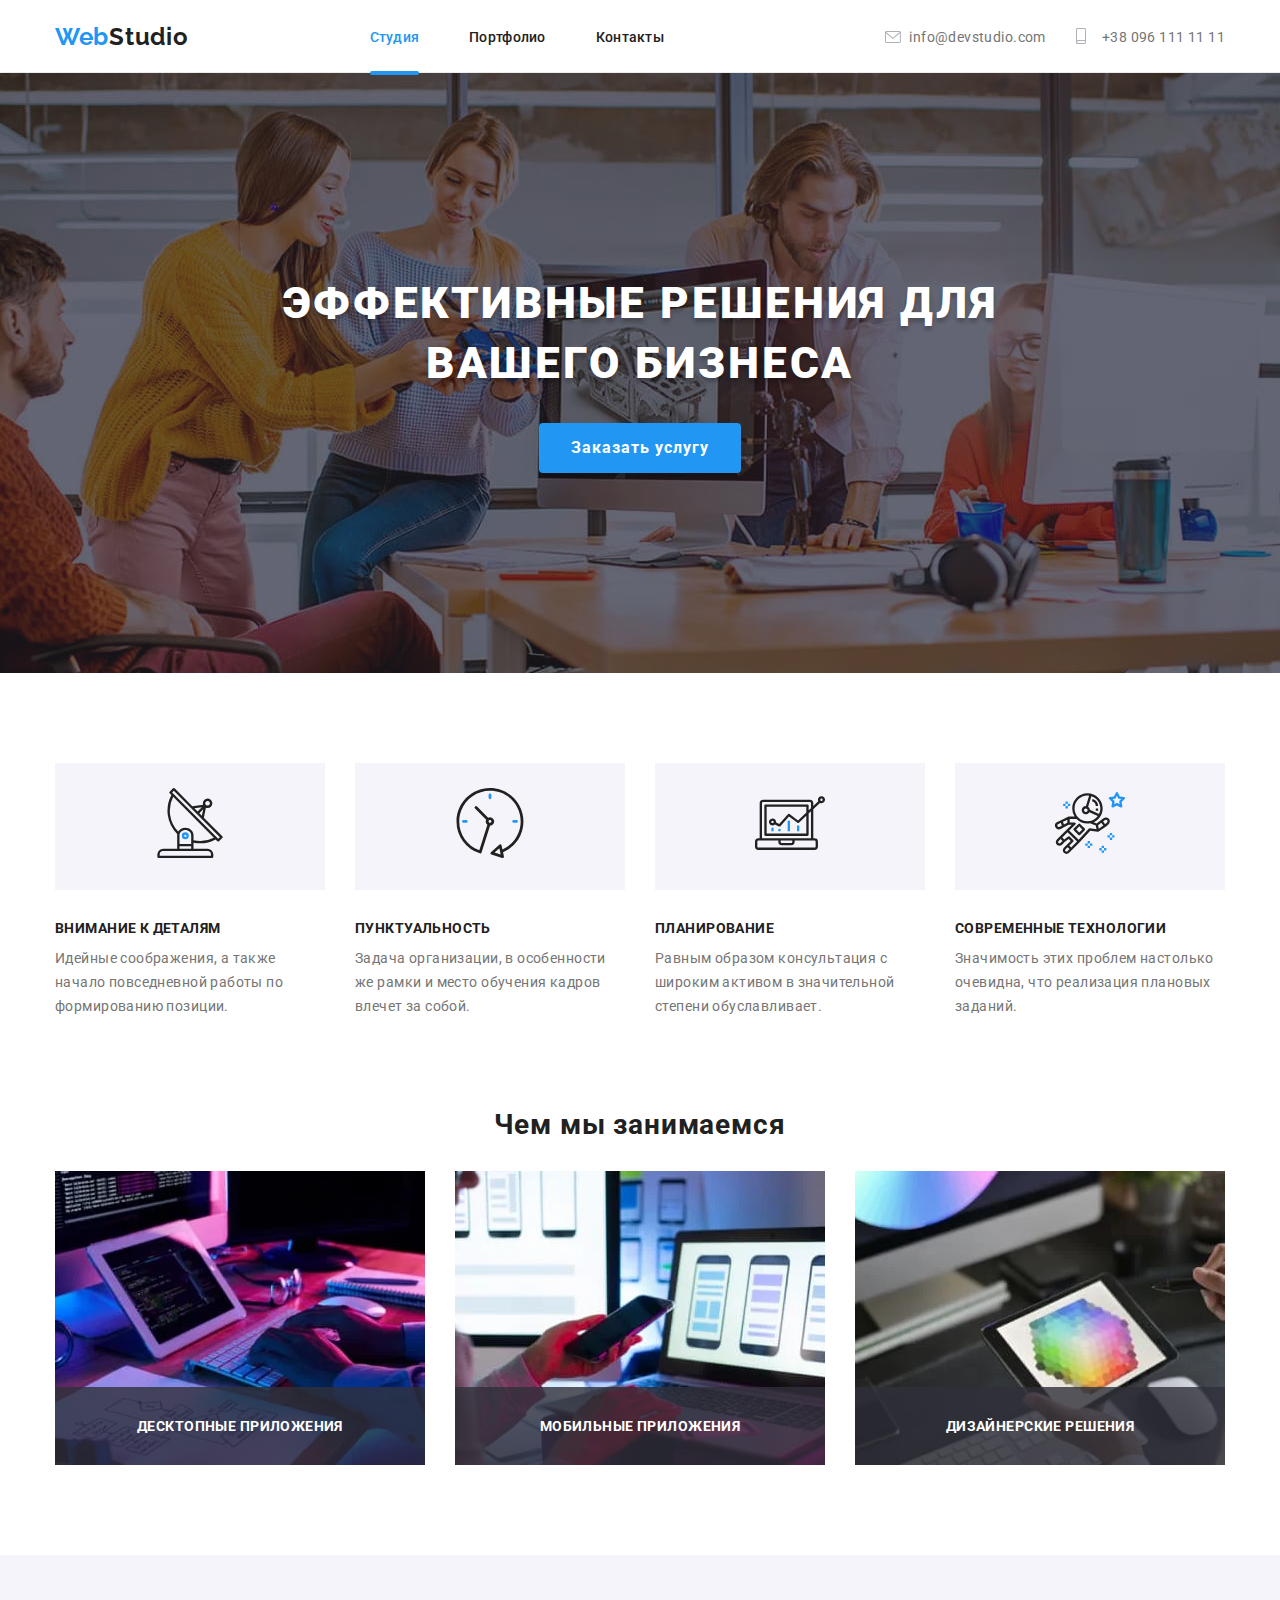
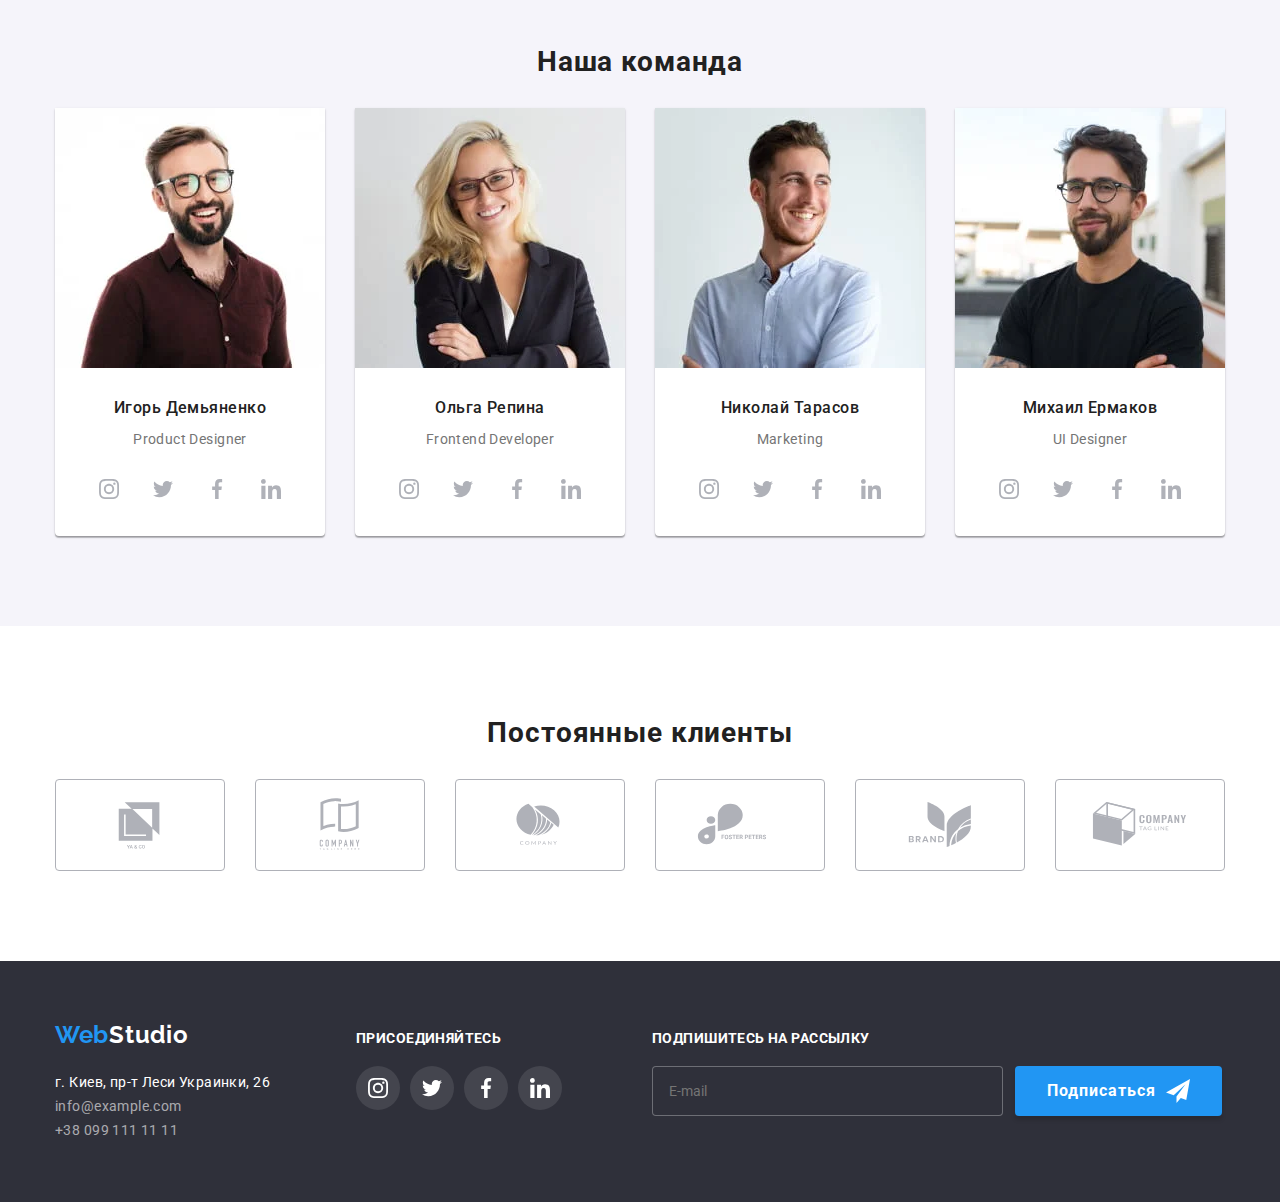
==== commit 3f7c32ab: "summary" ====
--- a/index.html
+++ b/index.html
@@ -101,28 +101,37 @@
             <h2 class="wedoing__title title">Чем мы занимаемся</h2>
             <ul class="wedoing__list list">
                 <li class="wedoing__point point">
-                    <img 
-                    srcset="./images/what-we-do/box-1-1x.jpeg 370w, ./images/what-we-do/box-1-2x.jpeg 740w"
-                    src="./images/what-we-do/box-1.jpeg" alt="Работа на планшете"
-                    sizes="(min-width: 1200px) 370px, (min-width:1200px)740px, 100vw">
+                    <picture>
+                        <source srcset="./images/what-we-do/box-1-1x.webp 370w, ./images/what-we-do/box-1-2x.webp 740w"
+                            media="(min-width:1200px)" sizes="(min-width: 1200px) 370px, 100vw" type="image/webp" />
+                        <source srcset="./images/what-we-do/box-1-1x.jpeg 370w, ./images/what-we-do/box-1-2x.jpeg 740w" media="(min-width:1200px)" sizes="(min-width: 1200px) 370px, 100vw" type="image/jpeg"/><img src="./images/what-we-do/box-1.jpeg" alt="Работа на планшете" width="370" height="294" loading="lazy" />
+                    </picture>
                     <div class="wedoing__thumb">
                     <h3 class="wedoing__text-image">Десктопные приложения</h3>
                     </div>
                 </li>
                 <li class="wedoing__point point">
-                    <img srcset="./images/what-we-do/box-2-1x.jpeg 370w, ./images/what-we-do/box-2-2x.jpeg 740w"
-                    src="./images/what-we-do/box-2.jpeg"
-                    alt="Синхронизация ПК и смартфона"
-                    sizes="(min-width: 1200px) 370px, (min-width:1200px)740px, 100vw">
+                    <picture>
+                        <source srcset="./images/what-we-do/box-2-1x.webp 370w, ./images/what-we-do/box-2-2x.webp 740w"
+                            media="(min-width:1200px)" sizes="(min-width: 1200px) 370px, 100vw" type="image/webp" />
+                        <source srcset="./images/what-we-do/box-2-1x.jpeg 370w, ./images/what-we-do/box-2-2x.jpeg 740w"
+                            media="(min-width:1200px)" sizes="(min-width: 1200px) 370px, 100vw" type="image/jpeg" />
+                            <img
+                            src="./images/what-we-do/box-2.jpeg" alt="Синхронизация ПК и смартфона" width="370" height="294" loading="lazy" />
+                    </picture>
                     <div class="wedoing__thumb">
                     <h3 class="wedoing__text-image">Мобильные приложения</h3>
                     </div>
                 </li>
                 <li class="wedoing__point point">
-                    <img srcset="./images/what-we-do/box-3-1x.jpeg 370w, ./images/what-we-do/box-3-2x.jpeg 740w"
-                    src="./images/what-we-do/box-3.jpeg"alt="Планшет" 
-                    sizes="(min-width: 1200px) 370px, (min-width:1200px)740px, 100vw">
-                    <div class="wedoing__thumb">
+                    <picture>
+                        <source srcset="./images/what-we-do/box-3-1x.webp 370w, ./images/what-we-do/box-3-2x.webp 740w"
+                            media="(min-width:1200px)" sizes="(min-width: 1200px) 370px, 100vw" type="image/webp" />
+                        <source srcset="./images/what-we-do/box-3-1x.jpeg 370w, ./images/what-we-do/box-3-2x.jpeg 740w"
+                            media="(min-width:1200px)" sizes="(min-width: 1200px) 370px, 100vw" type="image/jpeg" />
+                        <img src="./images/what-we-do/box-3.jpeg" alt="Планшет"  width="370" height="294"
+                            loading="lazy" />
+                    </picture><div class="wedoing__thumb">
                     <h3 class="wedoing__text-image">Дизайнерские решения</h3>
                     </div>  
                 </li>
@@ -136,12 +145,21 @@
         <h2 class="team__title title">Наша команда</h2>
         <ul class="team__list list">
             <li class="team__point point">
-                <img class="image"  
-                srcset="./images/our-team/img-1-desk1x.jpeg 450w, 
-                ./images/our-team/img-1-desk2x.jpeg 900w " 
-                src="./images/our-team/img-1.jpeg" alt="Игорь Демьяненко" 
-                sizes="(min-width: 1200px )270px, 
-                (min-width: 768px)50vw,(min-width: 480px)100vw,  100vw">
+                <picture>
+                    <source srcset="./images/our-team/img-1-desk1x.webp 270w, ./images/our-team/img-1-desk2x.webp 540w"
+                        media="(min-width:1200px)" sizes="(min-width: 1200px) 270px, 100vw" type="image/webp" />
+                    <source srcset="./images/our-team/img-1-desk1x.jpeg 270w, ./images/our-team/img-1-desk2x.jpeg 540w"
+                        media="(min-width:1200px)" sizes="(min-width: 1200px) 270px, 100vw" type="image/jpeg" />
+                    <source srcset="./images/our-team/img-1-tab1x.webp 354w, ./images/our-team/img-1-tab2x.webp 708w"
+    media="(min-width:768px)" sizes="(min-width: 768px) 354px, 100vw" type="image/webp" />
+                    <source srcset="./images/our-team/img-1-tab1x.jpeg 354w, ./images/our-team/img-1-tab2x.jpeg 708w"
+    media="(min-width:768px)" sizes="(min-width: 768px) 354px, 100vw" type="image/jpeg" />
+                    <source srcset="./images/our-team/img-1-mob1x.webp 450w, ./images/our-team/img-1-mob2x.webp 900w"
+    media="(max-width:767px)" sizes="(max-width: 767px) 450px, 100vw" type="image/webp" />
+                    <source srcset="./images/our-team/img-1-mob1x.jpeg 450w, ./images/our-team/img-1-mob2x.jpeg 900w"
+    media="(max-width:767px)" sizes="(max-width: 767px) 450px, 100vw" type="image/jpeg" />
+                    <img src="./images/our-team/img-1.jpeg" alt="Игорь Демьяненко" height="260" loading="lazy" />
+                </picture>
                 <div class="team__box">
                 <h3 class="team__title--box ">Игорь Демьяненко</h3>
                 <p class="team__text text" lang="en">Product Designer</p>
@@ -178,9 +196,21 @@
                 </div>
             </li>
             <li class="team__point point">
-                <img class="image" srcset="./images/our-team/img-2-desk1x.jpeg 450w, ./images/our-team/img-2-desk2x.jpeg 900w " 
-                src="./images/our-team/img-2.jpeg" alt="Ольга Репина" 
-                sizes="(min-width: 1200px )270px, (min-width: 768px)50vw,(min-width: 480px)100vw,  100vw">
+                <picture>
+                    <source srcset="./images/our-team/img-2-desk1x.webp 270w, ./images/our-team/img-2-desk2x.webp 540w"
+                        media="(min-width:1200px)" sizes="(min-width: 1200px) 270px, 100vw" type="image/webp" />
+                    <source srcset="./images/our-team/img-2-desk1x.jpeg 270w, ./images/our-team/img-2-desk2x.jpeg 540w"
+                        media="(min-width:1200px)" sizes="(min-width: 1200px) 270px, 100vw" type="image/jpeg" />
+                    <source srcset="./images/our-team/img-2-tab1x.webp 354w, ./images/our-team/img-2-tab2x.webp 708w"
+                        media="(min-width:768px)" sizes="(min-width: 768px) 354px, 100vw" type="image/webp" />
+                    <source srcset="./images/our-team/img-2-tab1x.jpeg 354w, ./images/our-team/img-2-tab2x.jpeg 708w"
+                        media="(min-width:768px)" sizes="(min-width: 768px) 354px, 100vw" type="image/jpeg" />
+                    <source srcset="./images/our-team/img-2-mob1x.webp 450w, ./images/our-team/img-2-mob2x.webp 900w"
+                        media="(max-width:767px)" sizes="(max-width: 767px) 450px, 100vw" type="image/webp" />
+                    <source srcset="./images/our-team/img-2-mob1x.jpeg 450w, ./images/our-team/img-2-mob2x.jpeg 900w"
+                        media="(max-width:767px)" sizes="(max-width: 767px) 450px, 100vw" type="image/jpeg" />
+                    <img src="./images/our-team/img-2.jpeg" alt="Ольга Репина"  height="260" loading="lazy" />
+                </picture>
                 <div class="team__box">
                 <h3 class="team__title--box">Ольга Репина</h3>
                 <p class="team__text text" lang="en">Frontend Developer</p>
@@ -217,9 +247,21 @@
                 </div>
             </li>
             <li class="team__point point">
-                <img class="image" srcset="./images/our-team/img-3-desk1x.jpeg 450w, ./images/our-team/img-3-desk2x.jpeg 900w " 
-                src="./images/our-team/img-3.jpeg" alt="Николай Тарасов" 
-                sizes="(min-width: 1200px )270px, (min-width: 768px)50vw,(min-width: 480px)100vw,  100vw">
+<picture>
+    <source srcset="./images/our-team/img-3-desk1x.webp 270w, ./images/our-team/img-3-desk2x.webp 540w"
+        media="(min-width:1200px)" sizes="(min-width: 1200px) 270px, 100vw" type="image/webp" />
+    <source srcset="./images/our-team/img-3-desk1x.jpeg 270w, ./images/our-team/img-3-desk2x.jpeg 540w"
+        media="(min-width:1200px)" sizes="(min-width: 1200px) 270px, 100vw" type="image/jpeg" />
+    <source srcset="./images/our-team/img-3-tab1x.webp 354w, ./images/our-team/img-3-tab2x.webp 708w"
+        media="(min-width:768px)" sizes="(min-width: 768px) 354px, 100vw" type="image/webp" />
+    <source srcset="./images/our-team/img-3-tab1x.jpeg 354w, ./images/our-team/img-3-tab2x.jpeg 708w"
+        media="(min-width:768px)" sizes="(min-width: 768px) 354px, 100vw" type="image/jpeg" />
+    <source srcset="./images/our-team/img-3-mob1x.webp 450w, ./images/our-team/img-3-mob2x.webp 900w"
+        media="(max-width:767px)" sizes="(max-width: 767px) 450px, 100vw" type="image/webp" />
+    <source srcset="./images/our-team/img-3-mob1x.jpeg 450w, ./images/our-team/img-3-mob2x.jpeg 900w"
+        media="(max-width:767px)" sizes="(max-width: 767px) 450px, 100vw" type="image/jpeg" />
+    <img src="./images/our-team/img-3.jpeg" alt="Николай Тарасов" height="260" loading="lazy" />
+</picture>
                 <div class="team__box">
                 <h3 class="team__title--box">Николай Тарасов</h3>
                 <p class="team__text text" lang="en">Marketing</p>
@@ -256,9 +298,21 @@
                 </div>
             </li>
             <li class="team__point point">
-                <img class="image" srcset="./images/our-team/img-4-desk1x.jpeg 450w, ./images/our-team/img-4-desk2x.jpeg 900w " 
-                src="./images/our-team/img-4.jpeg" alt="Михаил Ермаков" 
-                sizes="(min-width: 1200px )270px, (min-width: 768px)50vw,(min-width: 480px)100vw,  100vw">
+<picture>
+    <source srcset="./images/our-team/img-4-desk1x.webp 270w, ./images/our-team/img-4-desk2x.webp 540w"
+        media="(min-width:1200px)" sizes="(min-width: 1200px) 270px, 100vw" type="image/webp" />
+    <source srcset="./images/our-team/img-4-desk1x.jpeg 270w, ./images/our-team/img-4-desk2x.jpeg 540w"
+        media="(min-width:1200px)" sizes="(min-width: 1200px) 270px, 100vw" type="image/jpeg" />
+    <source srcset="./images/our-team/img-4-tab1x.webp 354w, ./images/our-team/img-4-tab2x.webp 708w"
+        media="(min-width:768px)" sizes="(min-width: 768px) 354px, 100vw" type="image/webp" />
+    <source srcset="./images/our-team/img-4-tab1x.jpeg 354w, ./images/our-team/img-4-tab2x.jpeg 708w"
+        media="(min-width:768px)" sizes="(min-width: 768px) 354px, 100vw" type="image/jpeg" />
+    <source srcset="./images/our-team/img-4-mob1x.webp 450w, ./images/our-team/img-4-mob2x.webp 900w"
+        media="(max-width:767px)" sizes="(max-width: 767px) 450px, 100vw" type="image/webp" />
+    <source srcset="./images/our-team/img-4-mob1x.jpeg 450w, ./images/our-team/img-4-mob2x.jpeg 900w"
+        media="(max-width:767px)" sizes="(max-width: 767px) 450px, 100vw" type="image/jpeg" />
+    <img src="./images/our-team/img-4.jpeg" alt="Михаил Ермаков" height="260" loading="lazy" />
+</picture>   
                 <div class="team__box">
                 <h3 class="team__title--box">Михаил Ермаков</h3>
                 <p class="team__text text" lang="en">UI Designer</p>
@@ -354,7 +408,7 @@
     <!-- Подвал -->
     <footer class="footer">
         <div class="footer__container container"> 
-            <div class="footer__container--tablet">
+            <div class="footer__container--tablet footer__container--desktop">
                 <div class="footer__address">
                 <a class="logo footer__logo" lang="en" href="/">Web<span class="logo footer__logo--light">Studio</span></a>
                 <address class="footer__contacts">
@@ -445,7 +499,7 @@
                     </div>
                     <div class="modal_field--phone modal__field">
                         <label class="modal__label modal__label--phone label" for="tel">Телефон</label>
-                        <span class="modal__icon">
+                        <span class="modal__icon smartphone-icon">
                             <svg width="18" height="18">
                                 <use href="./images/sprite.svg#smartphone"></use>
                             </svg>
@@ -479,7 +533,7 @@
 
     <!-- Мобильное меню  -->
    <div class="navmenu__box">
-        <button class="navmenu__button" type="button" aria-expanded="false" aria-controls="menu__mobile" data-menu-button>
+        <button class="navmenu__button flip-2-hor-top-1" type="button" aria-expanded="false" aria-controls="menu__mobile" data-menu-button>
             <svg width="40" height="40" aria-label="Переключатель мобильного меню">
                 <use class="navmenu__icon--menu" href="./images/sprite.svg#menu"></use>
                 <use class="navmenu__icon--cross" href="./images/sprite.svg#cross"></use>
--- a/css/main.min.css
+++ b/css/main.min.css
@@ -1 +1 @@
-img{display:block;max-width:100%;height:auto}.link,.footer__contacts,.logo,.button{font-style:inherit;font-family:inherit;color:inherit;text-decoration:none;cursor:pointer}.list{list-style:none}ul,li,h1,h2,h3,h4,h5,h6,p,.list{padding:0;margin:0}.visually-hidden{position:absolute;width:1px;height:1px;margin:-1px;border:0;padding:0;white-space:nowrap;clip-path:inset(100%);clip:rect(0 0 0 0);overflow:hidden}body{margin:0;font-family:"Roboto",sans-serif,arial;font-style:normal;font-weight:400;font-size:14px;line-height:1.7142857143;letter-spacing:.03em;color:#757575;background-color:#fff}.button{display:flex;align-items:center;justify-content:center;transition:box-shadow 250ms cubic-bezier(0.4, 0, 0.2, 1),background-color 250ms cubic-bezier(0.4, 0, 0.2, 1);height:50px;box-shadow:0px 4px 4px rgba(0,0,0,.15);border:transparent;border-radius:4px;margin-top:30px;margin-left:auto;margin-right:auto;padding:10px 32px;background-color:#2196f3;font-family:"Roboto",sans-serif,arial;font-style:normal;font-weight:700;font-size:16px;line-height:1.875;letter-spacing:.06em}.button:hover,.button:focus{box-shadow:0px 4px 4px rgba(0,0,0,.15);background-color:#188ce8}.navmenu__button{display:inline-flex;margin:0;padding:0;border:none;background-color:transparent}@media screen and (min-width: 768px){.navmenu__button{display:none}}.navmenu__icon--cross{display:none}.navmenu__button.is-open .navmenu__icon--cross{display:block}.navmenu__button:hover .navmenu__icon--cross,.navmenu__button:focus .navmenu__icon--cross{fill:#2196f3}.navmenu__button.is-open .navmenu__icon--menu{display:none}.navmenu__button:hover .navmenu__icon--menu,.navmenu__button:focus .navmenu__icon--menu{fill:#2196f3}.logo{font-family:"Raleway";font-style:normal;font-weight:700;font-size:24px;line-height:1.1666666667;letter-spacing:.03em;color:#2196f3}@media screen and (min-width: 768px){.logo__header{margin-right:88px}}.logo__header--dark{color:#212121}.footer__logo{margin-bottom:20px}.footer__logo--light{color:#fff}.mobile-menu__box{display:flex;flex-direction:column;justify-content:space-between;position:fixed;top:0;left:0;bottom:0;right:0;z-index:0;transform:translateY(-100%);opacity:0;transition:transform 250ms cubic-bezier(0.4, 0, 0.2, 1) 250ms,opacity 250ms cubic-bezier(0.4, 0, 0.2, 1) 250ms;width:100%;min-height:80px;padding-left:8.4%;padding-right:17%;padding-bottom:10%;padding-top:10%;background-color:#fff;font-size:40px}.mobile-menu__box.is-open{transform:translateY(0);opacity:100%}.navmenu__button{position:absolute;top:0;right:2%;z-index:1}@media screen and (min-width: 480px)and (max-width: 545px){.navmenu__button{right:5%}}@media screen and (min-width: 546px)and (max-width: 650px){.navmenu__button{right:8%}}@media screen and (min-width: 651px)and (max-width: 767px){.navmenu__button{right:10%}}@media screen and (min-width: 768px){.navmenu__button{display:none}}.navmenu__button.is-open{position:fixed;top:0;right:2%}@media screen and (min-width: 480px)and (max-width: 545px){.navmenu__button.is-open{right:5%}}@media screen and (min-width: 546px)and (max-width: 650px){.navmenu__button.is-open{right:8%}}@media screen and (min-width: 651px)and (max-width: 767px){.navmenu__button.is-open{right:10%}}.mobile-menu__link{font-style:normal;font-weight:500;font-size:40px;line-height:1.175;letter-spacing:.02em;color:#212121}.mobile-menu__link:hover,.mobile-menu__link:focus{color:#2196f3}.mobile-menu__link--phone{font-family:"Roboto",sans-serif,arial;font-style:normal;font-weight:500;font-size:34px;line-height:1.1764705882;letter-spacing:.02em;color:#2196f3}.mobile-menu__link--email{font-family:"Roboto",sans-serif,arial;font-style:normal;font-weight:500;font-size:24px;line-height:1.1666666667;letter-spacing:.02em;color:#afb1b8}.mobile-menu__link--email:hover,.mobile-menu__link--email:focus{color:#2196f3}.mobile-menu__list--sl{display:flex}.mobile-menu__point--sl{display:flex}.mobile-menu__point--sl:not(:last-child)::after{content:"";display:block;width:1px;height:100%;margin:0 10px;background-color:rgba(33,33,33,.2)}.mobile-menu__link--sl{display:inline;font-family:"Roboto",sans-serif,arial;font-style:normal;font-weight:500;font-size:18px;line-height:1.2222222222;letter-spacing:.02em;color:#2196f3}.header{position:relative;border-bottom:1px solid #ececec}.header__container{padding-left:15px;padding-right:15px;padding-top:10px;padding-bottom:10px}@media screen and (min-width: 768px){.header__container{display:flex;padding-top:23px;padding-bottom:21px}}.navmenu{display:flex;align-items:center;justify-content:center}@media screen and (max-width: 1199px){.navmenu{justify-content:space-between}}@media screen and (max-width: 767px){.header__list,.navmenu__list{display:none}}@media screen and (min-width: 768px){.navmenu__list{display:flex;align-items:center;justify-content:center}}@media screen and (min-width: 768px)and (max-width: 1199px){.navmenu__list{margin-right:84px}}@media screen and (min-width: 1200px){.navmenu__list{margin-left:93px}}@media screen and (min-width: 768px){.navmenu__link{position:relative;padding-top:30px;padding-bottom:30px;font-style:normal;font-weight:500;font-size:14px;line-height:1.1428571429;letter-spacing:.02em;color:#212121}.navmenu__link:hover,.navmenu__link:focus{color:#2196f3}}@media screen and (min-width: 768px){.header__list{margin-left:auto}}@media screen and (min-width: 1200px){.header__list{display:flex;align-items:center;justify-content:center;margin-left:auto}}@media screen and (min-width: 768px){.navmenu__point:not(:last-child){margin-right:50px}}@media screen and (min-width: 768px)and (max-width: 1199px){.header__point:not(:last-child){margin-bottom:10px}}@media screen and (min-width: 1200px){.header__point:not(:last-child){margin-right:30px}}@media screen and (min-width: 768px)and (max-width: 1199px){.header__link{font-style:normal;font-weight:500;font-size:12px;line-height:1.1666666667;letter-spacing:.02em}}@media screen and (min-width: 768px){.header__link{display:flex;align-items:center;justify-content:flex-start}.header__link:focus,.header__link:hover{color:#2196f3}}.header__icon{fill:#afb1b8}@media screen and (min-width: 768px){.header__icon{margin-right:8px}.header__icon:hover,.header__icon:focus,.header__link:focus .header__icon,.header__link:hover .header__icon{fill:#2196f3}}.link--current{color:#2196f3}@media screen and (min-width: 768px){.link--current{width:100%}.link--current::after{content:"";position:absolute;bottom:0;display:block;width:100%;height:4px;background-color:#2196f3;border-radius:2px}}.container{min-width:320px;margin-left:auto;margin-right:auto;padding-left:15px;padding-right:15px}@media screen and (min-width: 480px){.container{width:480px}}@media screen and (min-width: 768px){.container{width:768px}}@media screen and (min-width: 1200px){.container{width:1200px}}.section{padding-top:60px;padding-bottom:60px;text-align:center}@media screen and (max-width: 767px){.point:not(:last-child){margin-bottom:30px}}.title{font-style:normal;font-weight:700;font-size:28px;line-height:1.1785714286;letter-spacing:.03em;margin-bottom:30px;color:#212121}.footer{padding-top:60px;padding-bottom:60px;text-align:center;background-color:#2f303a;color:#fff}@media screen and (min-width: 1200px){.footer__container{display:flex;align-items:baseline}}@media screen and (min-width: 768px){.footer__container--tablet{display:flex;align-items:center;justify-content:center}}@media screen and (min-width: 768px)and (max-width: 1199px){.footer__address{margin-right:165px}}@media screen and (min-width: 1200px){.footer__address{margin-right:156px;text-align:left}}.contacts__list--point :not(:last-child){margin-bottom:8px}@media screen and (min-width: 1200px){.contacts__list--point :not(:last-child){margin-bottom:9px}}.footer__link--contact{color:rgba(255,255,255,.6)}.footer__sl{margin-top:60px;margin-bottom:60px}.footer__title{font-style:normal;font-weight:700;font-size:14px;line-height:1.1428571429;letter-spacing:.03em;text-transform:uppercase;margin-bottom:20px}@media screen and (min-width: 1200px){.footer__title{text-align:left}}.footer__social-links{display:flex;align-items:none;justify-content:center}.footer__point:not(:last-child){margin-right:10px}.footer__icon{fill:#fff}.footer__link--icon{display:flex;align-items:center;justify-content:center;border-radius:50%;background:rgba(255,255,255,.1);padding:12px}.footer__link--icon:hover,.footer__link--icon:focus{background-color:#2196f3}@media screen and (min-width: 768px){.footer__submail{width:450px;margin-left:auto;margin-right:auto;margin-top:60px}}@media screen and (min-width: 1200px){.footer__submail{margin-left:93px}}@media screen and (min-width: 1200px){.footer__form{display:flex;align-items:center;justify-content:center}}.footer__input{width:100%;height:50px;padding-left:16px;padding-top:15px;padding-bottom:15px;background-color:#2f303a;color:rgba(255,255,255,.6);border:1px solid rgba(255,255,255,.3);border-radius:4px}@media screen and (min-width: 1200px){.footer__input{display:flex;margin-right:12px}}.footer__button::after{content:"";display:block;width:24px;height:24px;margin-left:10px;background-image:url("../images/send.svg");background-repeat:no-repeat;background-size:auto;background-position:center}@media screen and (min-width: 1200px){.footer__button{margin-top:0}}.banner{padding-left:60px;padding-right:60px;padding-top:118px;padding-bottom:118px;height:400px;max-width:1600px;background-repeat:no-repeat;background-size:cover;background-position:center;width:100%;padding-top:118px;padding-bottom:118px}@media screen and (max-width: 767px){.banner{background-image:linear-gradient(to right, rgba(47, 48, 58, 0.4), rgba(47, 48, 58, 0.4)),url("../images/backgrounds/hero-mobile-1x.jpeg")}}@media screen and (max-width: 767px)and (min-device-pixel-ratio: 2),screen and (max-width: 767px)and (min-resolution: 192dpi),screen and (max-width: 767px)and (min-resolution: 2dppx){.banner{background-image:linear-gradient(to right, rgba(47, 48, 58, 0.4), rgba(47, 48, 58, 0.4)),url("../images/backgrounds/hero-mobile-2x.jpeg")}}@media screen and (min-width: 768px)and (max-width: 1199px){.banner{background-image:linear-gradient(to right, rgba(47, 48, 58, 0.4), rgba(47, 48, 58, 0.4)),url("../images/backgrounds/hero-tablet-1x.jpeg")}}@media screen and (min-width: 768px)and (max-width: 1199px)and (min-device-pixel-ratio: 2),screen and (min-width: 768px)and (max-width: 1199px)and (min-resolution: 192dpi),screen and (min-width: 768px)and (max-width: 1199px)and (min-resolution: 2dppx){.banner{background-image:linear-gradient(to right, rgba(47, 48, 58, 0.4), rgba(47, 48, 58, 0.4)),url("../images/backgrounds/hero-tablet-2x.jpeg")}}@media screen and (min-width: 1200px){.banner{background-image:linear-gradient(to right, rgba(47, 48, 58, 0.4), rgba(47, 48, 58, 0.4)),url("../images/backgrounds/hero-desktop-1x.jpeg");height:600px;padding:450px;padding-top:200px;padding-bottom:280px}}@media screen and (min-width: 1200px)and (min-device-pixel-ratio: 2),screen and (min-width: 1200px)and (min-resolution: 192dpi),screen and (min-width: 1200px)and (min-resolution: 2dppx){.banner{background-image:url("../images/backgrounds/hero-desktop-2x.jpeg")}}.banner__title{font-style:normal;font-weight:900;font-size:26px;line-height:1.6153846154;letter-spacing:.06em;text-align:center;text-transform:uppercase;color:#fff;text-shadow:0px 4px 4px rgba(0,0,0,.25)}@media screen and (min-width: 1200px){.banner__title{margin:auto}}.banner__button{color:#fff}@media screen and (min-width: 768px){.features__list{display:flex}}@media screen and (min-width: 768px)and (max-width: 1199px){.features__list{flex-wrap:wrap;row-gap:30px;column-gap:30px;flex-basis:calc(100% - 15px)}}@media screen and (min-width: 768px)and (max-width: 1199px){.features__point{width:354px}}@media screen and (min-width: 1200px){.features__point{width:270px}.features__point:not(:last-child){margin-right:30px}}.features__icon--box{margin-bottom:30px;padding:25px;background-color:#f5f4fa}.features__title{font-style:normal;font-weight:700;font-size:14px;line-height:1.1428571429;letter-spacing:.03em;margin-bottom:10px;text-transform:uppercase;color:#212121}@media screen and (min-width: 768px){.features__title{text-align:left}}.features__text{font-style:normal;font-weight:400;font-size:14px;line-height:1.7142857143;letter-spacing:.03em;text-align:left}.wedoing__section{padding-top:0}@media screen and (max-width: 1199px){.wedoing__section{display:none}}@media screen and (min-width: 1200px){.wedoing__list{display:flex}.wedoing__point{position:relative;width:370px}.wedoing__point:not(:last-child){margin-right:30px}.wedoing__thumb{position:absolute;bottom:0;width:100%;padding:27px;background:rgba(47,48,58,.8)}.wedoing__text-image{font-style:normal;font-weight:700;font-size:14px;line-height:1.7142857143;letter-spacing:.03em;text-align:center;text-transform:uppercase;color:#fff}}.team__section{background-color:#f5f4fa}@media screen and (min-width: 768px){.team__list{display:flex}}@media screen and (min-width: 768px)and (max-width: 1199px){.team__list{flex-wrap:wrap;row-gap:30px;column-gap:30px;flex-basis:calc(100% - 15px)}}.team__point{background-color:#fff;box-shadow:0px 1px 3px rgba(0,0,0,.12),0px 1px 1px rgba(0,0,0,.14),0px 2px 1px rgba(0,0,0,.2);border-radius:0px 0px 4px 4px}@media screen and (min-width: 768px)and (max-width: 1199px){.team__point{min-height:536px;width:354px}}@media screen and (min-width: 1200px){.team__point{width:270px;min-height:428px}.team__point:not(:last-child){margin-right:30px}}.image{margin-left:auto;margin-right:auto;width:450px}.team__box{padding-top:30px;padding-bottom:24px}.team__title--box{margin-bottom:10px;font-style:normal;font-weight:500;font-size:16px;line-height:1.1875;letter-spacing:.03em;color:#212121}.team__list--sl{display:flex;align-items:center;justify-content:center;margin-top:16px}.team__point--sl:not(:last-child){margin-right:10px}.team__icon-link{display:flex;align-items:center;justify-content:center;padding:12px;transition:background-color 250ms cubic-bezier(0.4, 0, 0.2, 1);width:44px;height:44px;border-radius:50%}.team__icon-link:hover,.team__icon-link:focus{background-color:#2196f3}.team__icon--sl{fill:#afb1b8;transition:fill 250ms cubic-bezier(0.4, 0, 0.2, 1)}.team__icon--sl:focus,.team__icon--sl:hover{fill:#fff}.team__icon-link:hover .team__icon--sl,.team__icon-link:focus .team__icon--sl{fill:#fff}.clients__list{display:flex;align-items:center;justify-content:center}@media screen and (max-width: 1199px){.clients__list{flex-wrap:wrap;row-gap:30px;column-gap:30px}}@media screen and (min-width: 1200px){.clients__point:not(:last-child){margin-right:30px}}.clients__link{display:flex;align-items:center;justify-content:center;border:1px solid #afb1b8;border-radius:4px;color:#afb1b8;height:92px;width:170px;transition:border-color 250ms cubic-bezier(0.4, 0, 0.2, 1)}@media screen and (max-width: 1199px){.clients__link{width:210px}}.clients__link:hover,.clients__link:focus{border-color:#2196f3}.clients__icon{display:block;fill:#afb1b8;transition:fill 250ms cubic-bezier(0.4, 0, 0.2, 1)}.clients__link:hover .clients__icon,.clients__link:focus .clients__icon{fill:#2196f3}.portfolio__container{padding-top:60px;padding-bottom:60px}.filtrs__list{display:flex;flex-wrap:wrap;margin-bottom:25px}@media screen and (min-width: 768px){.filtrs__list{justify-content:center}}.filtrs__point{margin-bottom:15px}.filtrs__point:not(:last-child){margin-right:8px}.filtrs__link{transition:background-color 250ms cubic-bezier(0.4, 0, 0.2, 1),box-shadow 250ms cubic-bezier(0.4, 0, 0.2, 1),color 250ms cubic-bezier(0.4, 0, 0.2, 1);padding:6px 22px;background:#f5f4fa;border-radius:4px;border:transparent;font-style:normal;font-weight:500;font-size:16px;line-height:1.625;letter-spacing:.03em;color:#212121}.filtrs__link:active,.filtrs__link:focus,.filtrs__link:hover{background-color:#2196f3;color:#fff;box-shadow:0px 3px 1px rgba(0,0,0,.1),0px 1px 2px rgba(0,0,0,.08),0px 2px 2px rgba(0,0,0,.12)}.link__current--btn{background-color:#2196f3;color:#fff}@media screen and (min-width: 768px){.portfolio__list{display:flex;flex-wrap:wrap;column-gap:30px;row-gap:30px}}.portfolio__point{background-color:#fff;transition:box-shadow 250ms cubic-bezier(0.4, 0, 0.2, 1)}@media screen and (min-width: 768px){.portfolio__point{display:flex;width:354px}}@media screen and (min-width: 1200px){.portfolio__point{width:370px}}.portfolio__point:hover,.portfolio__point:focus{box-shadow:0px 1px 1px rgba(0,0,0,.12),0px 4px 4px rgba(0,0,0,.06),1px 4px 6px rgba(0,0,0,.16)}@media screen and (min-width: 768px){.portfolio__list--link{display:flex;flex-direction:column}}.portfolio__img--overlay{position:relative;overflow:hidden;width:100%}.portfolio__overlay{position:absolute;top:0;left:0;transform:translateY(100%);transition:transform 250ms cubic-bezier(0.4, 0, 0.2, 1);width:100%;padding:63px 24px;background-color:rgba(33,150,243,.9);opacity:0}.portfolio__point:hover .portfolio__overlay,.portfolio__point:focus .portfolio__overlay{transform:translateY(0%);opacity:1}.portfolio__text--overlay{font-style:normal;font-weight:400;font-size:18px;line-height:1.5555555556;letter-spacing:.03em;color:#fff}.portfolio__title{font-style:normal;font-weight:bold;font-size:18px;line-height:2;letter-spacing:.06em;color:#212121}.portfolio__text{margin-top:4px;font-style:normal;font-weight:400;font-size:16px;line-height:1.875;letter-spacing:.03em;color:#757575}.portfolio__caption{padding-top:20px;padding-left:24px;padding-bottom:20px;padding-right:24px;border-left:1px solid #eee;border-right:1px solid #eee;border-bottom:1px solid #eee}@media screen and (min-width: 768px){.portfolio__caption{flex-grow:1}}.backdrop{position:fixed;top:0;left:0;width:100%;height:100%;padding:93px 15px;background-color:rgba(0,0,0,.2);opacity:1;overflow-y:scroll}.backdrop.is-hidden{display:none}.modal{position:relative;padding:8px;background-color:#fff}@media screen and (min-width: 768px){.modal{width:450px;min-height:609px;margin-left:auto;margin-right:auto}}.modal__button{position:relative;display:block;margin-left:auto;width:30px;height:30px;background-color:#fff;border:1px solid rgba(0,0,0,.1);border-radius:50%}.modal__icon--close{position:absolute;top:30%;right:30%;transition:fill 250ms cubic-bezier(0.4, 0, 0.2, 1);width:11px;height:11px;fill:#000}.modal__button:hover .modal__icon--close,.modal__button:focus .modal__icon--close{fill:#2196f3}.modal__icon:hover,.modal__icon:focus{fill:#2196f3}.modal__container{padding:32px;padding-top:0px}.modal__field{position:relative;display:flex;flex-direction:column;margin-bottom:10px}.modal__title{margin-bottom:12px;width:100%;font-style:normal;font-weight:bold;font-size:20px;line-height:1.15;letter-spacing:.03em;text-align:center;color:#212121}.modal__label{font-style:normal;font-weight:400;font-size:12px;line-height:1.25;letter-spacing:.01em;color:#757575}.modal__input{transition:border 250ms cubic-bezier(0.4, 0, 0.2, 1);padding-left:40px;padding-top:10px;padding-bottom:10px;height:40px;border:1px solid rgba(33,33,33,.2);box-sizing:border-box;border-radius:4px;outline:none;font-style:normal;font-weight:400;font-size:12px;line-height:1.1666666667;letter-spacing:.01em;color:rgba(117,117,117,.5);cursor:pointer}.modal__input:hover{border:1px solid #2196f3}.modal__input--comment{display:block;resize:none;padding-left:16px;margin-bottom:0;height:120px;color:#757575}.modal__label--policy{display:flex;align-items:center;justify-content:center;margin-top:20px;font-style:normal;font-weight:400;font-size:14px;line-height:1.7142857143;letter-spacing:.03em;color:#757575}@media screen and (min-width: 768px){.modal__label--policy{font-style:normal;font-weight:400;font-size:12px;line-height:1.1666666667;letter-spacing:.03em}}.modal__link{display:inline-block;color:#2196f3;text-decoration:underline}.modal__icon--check{transition:border 250ms cubic-bezier(0.4, 0, 0.2, 1),background-color 250ms cubic-bezier(0.4, 0, 0.2, 1),background-image 250ms cubic-bezier(0.4, 0, 0.2, 1);display:flex;align-items:center;justify-content:center;width:16px;height:15px;margin-right:8px;border:2px solid #212121;border-radius:4px}.modal__check:checked+.modal__icon--check{border:transparent;background-color:#2196f3;background-image:url("../images/icon-check.svg");background-repeat:no-repeat}.button__feedback{color:#fff}.modal__icon{position:absolute;transition:fill 250ms cubic-bezier(0.4, 0, 0.2, 1);left:12px;top:0;transform:translateY(100%);fill:#212121}.modal__field:hover .modal__icon{fill:#2196f3}/*# sourceMappingURL=main.min.css.map */+img{display:block;max-width:100%;height:auto}.link,.footer__contacts,.logo,.button{font-style:inherit;font-family:inherit;color:inherit;text-decoration:none;cursor:pointer}.list{list-style:none}ul,li,h1,h2,h3,h4,h5,h6,p,.list{padding:0;margin:0}.visually-hidden{position:absolute;width:1px;height:1px;margin:-1px;border:0;padding:0;white-space:nowrap;clip-path:inset(100%);clip:rect(0 0 0 0);overflow:hidden}body{margin:0;font-family:"Roboto",sans-serif,arial;font-style:normal;font-weight:400;font-size:14px;line-height:1.7142857143;letter-spacing:.03em;color:#757575;background-color:#fff}.button{display:flex;align-items:center;justify-content:center;transition:box-shadow 250ms cubic-bezier(0.4, 0, 0.2, 1),background-color 250ms cubic-bezier(0.4, 0, 0.2, 1);height:50px;box-shadow:0px 4px 4px rgba(0,0,0,.15);border:transparent;border-radius:4px;margin-top:30px;margin-left:auto;margin-right:auto;padding:10px 32px;background-color:#2196f3;font-family:"Roboto",sans-serif,arial;font-style:normal;font-weight:700;font-size:16px;line-height:1.875;letter-spacing:.06em}@media screen and (max-width: 400px){.button{font-size:inherit}}.button:hover,.button:focus{box-shadow:0px 4px 4px rgba(0,0,0,.15);background-color:#188ce8}.navmenu__button{display:inline-flex;margin:0;padding:0;border:none;background-color:transparent}@media screen and (min-width: 768px){.navmenu__button{display:none}}.navmenu__icon--cross{display:none}.navmenu__button.is-open .navmenu__icon--cross{display:block}.navmenu__button:hover .navmenu__icon--cross,.navmenu__button:focus .navmenu__icon--cross{fill:#2196f3}.navmenu__button.is-open .navmenu__icon--menu{display:none}.navmenu__button:hover .navmenu__icon--menu,.navmenu__button:focus .navmenu__icon--menu{fill:#2196f3}.logo{font-family:"Raleway";font-style:normal;font-weight:700;font-size:24px;line-height:1.1666666667;letter-spacing:.03em;color:#2196f3}@media screen and (min-width: 768px){.logo__header{margin-right:88px}}.logo__header--dark{color:#212121}.footer__logo--light{color:#fff}.mobile-menu__box{display:flex;flex-direction:column;justify-content:space-between;position:fixed;top:0;left:0;bottom:0;right:0;z-index:0;transform:translateY(-100%);opacity:0;transition:transform 250ms cubic-bezier(0.4, 0, 0.2, 1) 250ms,opacity 250ms cubic-bezier(0.4, 0, 0.2, 1) 250ms;width:100%;min-height:100vw;padding-left:8.4%;padding-bottom:10%;padding-top:10%;background-color:#fff;font-size:40px}.mobile-menu__box.is-open{transform:translateY(0);opacity:100%}.navmenu__button{position:absolute;top:0;right:2%;z-index:1}@media screen and (min-width: 480px)and (max-width: 545px){.navmenu__button{right:5%}}@media screen and (min-width: 546px)and (max-width: 650px){.navmenu__button{right:8%}}@media screen and (min-width: 651px)and (max-width: 767px){.navmenu__button{right:10%}}@media screen and (min-width: 768px){.navmenu__button{display:none}}.navmenu__button.is-open{position:fixed;top:0;right:2%}@media screen and (min-width: 480px)and (max-width: 545px){.navmenu__button.is-open{right:5%}}@media screen and (min-width: 546px)and (max-width: 650px){.navmenu__button.is-open{right:8%}}@media screen and (min-width: 651px)and (max-width: 767px){.navmenu__button.is-open{right:10%}}@-webkit-keyframes flip-2-hor-top-1{0%{-webkit-transform:translateY(0) rotateX(0);transform:translateY(0) rotateX(0);-webkit-transform-origin:50% 0%;transform-origin:50% 0%}100%{-webkit-transform:translateY(-100%) rotateX(-180deg);transform:translateY(-100%) rotateX(-180deg);-webkit-transform-origin:50% 100%;transform-origin:50% 100%}}.flip-2-hor-top-1{-webkit-animation:flip-2-hor-top-1 .5s cubic-bezier(0.455, 0.03, 0.515, 0.955) both;animation:flip-2-hor-top-1 .5s cubic-bezier(0.455, 0.03, 0.515, 0.955) both}@-webkit-keyframes flip-2-hor-top-1{0%{-webkit-transform:translateY(0) rotateX(0);transform:translateY(0) rotateX(0);-webkit-transform-origin:50% 0%;transform-origin:50% 0%}100%{-webkit-transform:translateY(-100%) rotateX(-180deg);transform:translateY(-100%) rotateX(-180deg);-webkit-transform-origin:50% 100%;transform-origin:50% 100%}}@keyframes flip-2-hor-top-1{0%{-webkit-transform:translateY(0) rotateX(0);transform:translateY(0) rotateX(0);-webkit-transform-origin:50% 0%;transform-origin:50% 0%}100%{-webkit-transform:translateY(-100%) rotateX(-180deg);transform:translateY(-100%) rotateX(-180deg);-webkit-transform-origin:50% 100%;transform-origin:50% 100%}}.mobile-menu__link{font-style:normal;font-weight:500;font-size:40px;line-height:1.175;letter-spacing:.02em;color:#212121}.mobile-menu__link:hover,.mobile-menu__link:focus{color:#2196f3}@media screen and (max-width: 400px){.mobile-menu__link{font-style:normal;font-weight:400;font-size:2rem;line-height:1.5;letter-spacing:.03em}}.mobile-menu__link--phone{font-family:"Roboto",sans-serif,arial;font-style:normal;font-weight:500;font-size:34px;line-height:1.1764705882;letter-spacing:.02em;color:#2196f3}@media screen and (max-width: 400px){.mobile-menu__link--phone{font-style:normal;font-weight:400;font-size:1.5rem;line-height:1.6666666667;letter-spacing:.03em}}.mobile-menu__link--email{font-family:"Roboto",sans-serif,arial;font-style:normal;font-weight:500;font-size:24px;line-height:1.1666666667;letter-spacing:.02em;color:#afb1b8}.mobile-menu__link--email:hover,.mobile-menu__link--email:focus{color:#2196f3}@media screen and (max-width: 400px){.mobile-menu__link--email{font-style:normal;font-weight:400;font-size:1.5rem;line-height:2;letter-spacing:.03em}}.mobile-menu__list--sl{display:flex}@media screen and (max-width: 400px){.mobile-menu__list--sl{font-style:normal;font-weight:400;font-size:1rem;line-height:1;letter-spacing:.03em;flex-wrap:wrap}}.mobile-menu__point--sl{display:flex}.mobile-menu__point--sl:not(:last-child)::after{content:"";display:block;width:1px;height:100%;margin:0 10px;background-color:rgba(33,33,33,.2)}.mobile-menu__link--sl{display:inline;font-family:"Roboto",sans-serif,arial;font-style:normal;font-weight:500;font-size:18px;line-height:1.2222222222;letter-spacing:.02em;color:#2196f3}@media screen and (max-width: 400px){.mobile-menu__link--sl{font-style:normal;font-weight:400;font-size:1rem;line-height:1.5;letter-spacing:.03em}}.header{position:relative;border-bottom:1px solid #ececec}.header__container{padding-left:15px;padding-right:15px;padding-top:10px;padding-bottom:10px}@media screen and (min-width: 768px){.header__container{display:flex;padding-top:23px;padding-bottom:21px}}.navmenu{display:flex;align-items:center;justify-content:center}@media screen and (max-width: 1199px){.navmenu{justify-content:space-between}}@media screen and (max-width: 767px){.header__list,.navmenu__list{display:none}}@media screen and (min-width: 768px){.navmenu__list{display:flex;align-items:center;justify-content:center}}@media screen and (min-width: 768px)and (max-width: 1199px){.navmenu__list{margin-right:84px}}@media screen and (min-width: 1200px){.navmenu__list{margin-left:93px}}@media screen and (min-width: 768px){.navmenu__link{position:relative;padding-top:30px;padding-bottom:30px;font-style:normal;font-weight:500;font-size:14px;line-height:1.1428571429;letter-spacing:.02em;color:#212121}.navmenu__link:hover,.navmenu__link:focus{color:#2196f3}}@media screen and (min-width: 768px){.header__list{margin-left:auto}}@media screen and (min-width: 1200px){.header__list{display:flex;align-items:center;justify-content:center;margin-left:auto}}@media screen and (min-width: 768px){.navmenu__point:not(:last-child){margin-right:50px}}@media screen and (min-width: 768px)and (max-width: 1199px){.header__point:not(:last-child){margin-bottom:10px}}@media screen and (min-width: 1200px){.header__point:not(:last-child){margin-right:30px}}@media screen and (min-width: 768px)and (max-width: 1199px){.header__link{font-style:normal;font-weight:500;font-size:12px;line-height:1.1666666667;letter-spacing:.02em}}@media screen and (min-width: 768px){.header__link{display:flex;align-items:center;justify-content:flex-start}.header__link:focus,.header__link:hover{color:#2196f3}}.header__icon{fill:#afb1b8}@media screen and (min-width: 768px){.header__icon{margin-right:8px}.header__icon:hover,.header__icon:focus,.header__link:focus .header__icon,.header__link:hover .header__icon{fill:#2196f3}}.link--current{color:#2196f3}@media screen and (min-width: 768px){.link--current{width:100%}.link--current::after{content:"";position:absolute;bottom:0;display:block;width:100%;height:4px;background-color:#2196f3;border-radius:2px}}.container{width:100%;min-width:320px;margin-left:auto;margin-right:auto;padding-left:15px;padding-right:15px}@media screen and (min-width: 480px){.container{width:480px}}@media screen and (min-width: 768px){.container{width:768px}}@media screen and (min-width: 1200px){.container{width:1200px}}.section{padding-top:60px;padding-bottom:60px;text-align:center}@media screen and (min-width: 1200px){.section{padding-top:90px;padding-bottom:90px}}@media screen and (max-width: 767px){.point:not(:last-child){margin-bottom:30px}}.title{font-style:normal;font-weight:700;font-size:28px;line-height:1.1785714286;letter-spacing:.03em;margin-bottom:30px;color:#212121}.footer{text-align:center;background-color:#2f303a;color:#fff}.footer__container{padding:60px 0}@media screen and (min-width: 1200px){.footer__container{display:flex;align-items:baseline;padding:60px 15px}}@media screen and (min-width: 768px)and (max-width: 1199.98px){.footer__container--tablet{display:flex;align-items:baseline;justify-content:center}}@media screen and (min-width: 1200px){.footer__container--desktop{display:flex;align-items:baseline;justify-content:center}}.footer__contacts{margin-top:20px}@media screen and (max-width: 767.98px){.footer__address{margin-bottom:60px}}@media screen and (min-width: 768px)and (max-width: 1199px){.footer__address{margin-right:165px}}@media screen and (min-width: 1200px){.footer__address{margin-right:70px;text-align:left;width:231px}}.contacts__list--point :not(:last-child){margin-bottom:8px}@media screen and (min-width: 1200px){.contacts__list--point :not(:last-child){margin-bottom:9px}}.footer__link--contact{color:rgba(255,255,255,.6)}.footer__title{font-style:normal;font-weight:700;font-size:14px;line-height:1.1428571429;letter-spacing:.03em;text-transform:uppercase;margin-bottom:20px}@media screen and (min-width: 1200px){.footer__title{text-align:left}}.footer__social-links{display:flex;align-items:none;justify-content:center}.footer__point:not(:last-child){margin-right:10px}.footer__icon{fill:#fff}.footer__link--icon{display:flex;align-items:center;justify-content:center;border-radius:50%;background:rgba(255,255,255,.1);padding:12px}.footer__link--icon:hover,.footer__link--icon:focus{background-color:#2196f3}@media screen and (max-width: 767.98px){.footer__submail{margin-top:60px}}@media screen and (min-width: 768px)and (max-width: 1199.98px){.footer__submail{width:450px;margin-left:auto;margin-right:auto;margin-top:60px}}@media screen and (min-width: 1200px){.footer__submail{margin-left:90px}}@media screen and (min-width: 1200px){.footer__form{display:flex;align-items:center;justify-content:center;min-width:570px}}.footer__input{width:100%;height:50px;padding-left:16px;padding-top:15px;padding-bottom:15px;background-color:#2f303a;color:rgba(255,255,255,.6);border:1px solid rgba(255,255,255,.3);border-radius:4px}@media screen and (min-width: 1200px){.footer__input{display:flex;min-width:350px;margin-right:12px}}.footer__button::after{content:"";display:block;width:24px;height:24px;margin-left:10px;background-image:url("../images/send.svg");background-repeat:no-repeat;background-size:auto;background-position:center}@media screen and (min-width: 1200px){.footer__button{margin-top:0}}.banner{padding-left:60px;padding-right:60px;padding-top:118px;padding-bottom:118px;height:400px;max-width:1600px;background-repeat:no-repeat;background-size:cover;background-position:center;width:100%;padding-top:118px;padding-bottom:118px}@media screen and (max-width: 767px){.banner{background-image:linear-gradient(to right, rgba(47, 48, 58, 0.4), rgba(47, 48, 58, 0.4)),url("../images/backgrounds/hero-mobile-1x.jpeg")}}@media screen and (max-width: 767px)and (min-device-pixel-ratio: 2),screen and (max-width: 767px)and (min-resolution: 192dpi),screen and (max-width: 767px)and (min-resolution: 2dppx){.banner{background-image:linear-gradient(to right, rgba(47, 48, 58, 0.4), rgba(47, 48, 58, 0.4)),url("../images/backgrounds/hero-mobile-2x.jpeg")}}@media screen and (min-width: 768px)and (max-width: 1199px){.banner{background-image:linear-gradient(to right, rgba(47, 48, 58, 0.4), rgba(47, 48, 58, 0.4)),url("../images/backgrounds/hero-tablet-1x.jpeg");padding-left:204px;padding-right:204px}}@media screen and (min-width: 768px)and (max-width: 1199px)and (min-device-pixel-ratio: 2),screen and (min-width: 768px)and (max-width: 1199px)and (min-resolution: 192dpi),screen and (min-width: 768px)and (max-width: 1199px)and (min-resolution: 2dppx){.banner{background-image:linear-gradient(to right, rgba(47, 48, 58, 0.4), rgba(47, 48, 58, 0.4)),url("../images/backgrounds/hero-tablet-2x.jpeg")}}@media screen and (min-width: 1200px){.banner{background-image:linear-gradient(to right, rgba(47, 48, 58, 0.4), rgba(47, 48, 58, 0.4)),url("../images/backgrounds/hero-desktop-1x.jpeg");height:600px;padding:250px;padding-top:200px;padding-bottom:280px}}@media screen and (min-width: 1200px)and (min-device-pixel-ratio: 2),screen and (min-width: 1200px)and (min-resolution: 192dpi),screen and (min-width: 1200px)and (min-resolution: 2dppx){.banner{background-image:url("../images/backgrounds/hero-desktop-2x.jpeg")}}.banner__title{font-style:normal;font-weight:900;font-size:26px;line-height:1.6153846154;letter-spacing:.06em;text-align:center;text-transform:uppercase;color:#fff;text-shadow:0px 4px 4px rgba(0,0,0,.25)}@media screen and (min-width: 1200px){.banner__title{font-style:bold;font-weight:900;font-size:44px;line-height:1.3636363636;letter-spacing:.06em}}.banner__button{color:#fff}@media screen and (min-width: 768px){.features__list{display:flex}}@media screen and (min-width: 768px)and (max-width: 1199px){.features__list{flex-wrap:wrap;row-gap:30px;column-gap:30px;flex-basis:calc(100% - 15px)}}@media screen and (min-width: 768px)and (max-width: 1199px){.features__point{width:354px}}@media screen and (min-width: 1200px){.features__point{width:270px}.features__point:not(:last-child){margin-right:30px}}.features__icon--box{margin-bottom:30px;padding:25px;background-color:#f5f4fa}.features__title{font-style:normal;font-weight:700;font-size:14px;line-height:1.1428571429;letter-spacing:.03em;margin-bottom:10px;text-transform:uppercase;color:#212121}@media screen and (min-width: 768px){.features__title{text-align:left}}.features__text{font-style:normal;font-weight:400;font-size:14px;line-height:1.7142857143;letter-spacing:.03em;text-align:left}.wedoing__section{padding-top:0}@media screen and (max-width: 1199px){.wedoing__section{display:none}}@media screen and (min-width: 1200px){.wedoing__list{display:flex}.wedoing__point{position:relative;width:370px}.wedoing__point:not(:last-child){margin-right:30px}.wedoing__thumb{position:absolute;bottom:0;width:100%;padding:27px;background:rgba(47,48,58,.8)}.wedoing__text-image{font-style:normal;font-weight:700;font-size:14px;line-height:1.7142857143;letter-spacing:.03em;text-align:center;text-transform:uppercase;color:#fff}}.team__section{background-color:#f5f4fa}@media screen and (min-width: 768px){.team__list{display:flex}}@media screen and (min-width: 768px)and (max-width: 1199px){.team__list{flex-wrap:wrap;row-gap:30px;column-gap:30px;flex-basis:calc(100% - 15px)}}.team__point{background-color:#fff;box-shadow:0px 1px 3px rgba(0,0,0,.12),0px 1px 1px rgba(0,0,0,.14),0px 2px 1px rgba(0,0,0,.2);border-radius:0px 0px 4px 4px}@media screen and (min-width: 768px)and (max-width: 1199px){.team__point{min-height:536px;width:354px}}@media screen and (min-width: 1200px){.team__point{width:270px;min-height:428px}.team__point:not(:last-child){margin-right:30px}}.image{margin-left:auto;margin-right:auto;width:450px}.team__box{padding-top:30px;padding-bottom:24px}.team__title--box{margin-bottom:10px;font-style:normal;font-weight:500;font-size:16px;line-height:1.1875;letter-spacing:.03em;color:#212121}.team__list--sl{display:flex;align-items:center;justify-content:center;margin-top:16px}.team__point--sl:not(:last-child){margin-right:10px}.team__icon-link{display:flex;align-items:center;justify-content:center;padding:12px;transition:background-color 250ms cubic-bezier(0.4, 0, 0.2, 1);width:44px;height:44px;border-radius:50%}.team__icon-link:hover,.team__icon-link:focus{background-color:#2196f3}.team__icon--sl{fill:#afb1b8;transition:fill 250ms cubic-bezier(0.4, 0, 0.2, 1)}.team__icon--sl:focus,.team__icon--sl:hover{fill:#fff}.team__icon-link:hover .team__icon--sl,.team__icon-link:focus .team__icon--sl{fill:#fff}.clients__list{display:flex;align-items:center;justify-content:center}@media screen and (max-width: 1199px){.clients__list{flex-wrap:wrap;row-gap:30px;column-gap:30px}}@media screen and (min-width: 1200px){.clients__point:not(:last-child){margin-right:30px}}.clients__link{display:flex;align-items:center;justify-content:center;border:1px solid #afb1b8;border-radius:4px;color:#afb1b8;height:92px;width:170px;transition:border-color 250ms cubic-bezier(0.4, 0, 0.2, 1)}@media screen and (max-width: 1199px){.clients__link{width:210px}}.clients__link:hover,.clients__link:focus{border-color:#2196f3}.clients__icon{display:block;fill:#afb1b8;transition:fill 250ms cubic-bezier(0.4, 0, 0.2, 1)}.clients__link:hover .clients__icon,.clients__link:focus .clients__icon{fill:#2196f3}.portfolio__container{padding-top:60px;padding-bottom:60px}.filtrs__list{display:flex;flex-wrap:wrap;margin-bottom:25px}@media screen and (min-width: 768px){.filtrs__list{justify-content:center}}.filtrs__point{margin-bottom:15px}.filtrs__point:not(:last-child){margin-right:8px}.filtrs__link{transition:background-color 250ms cubic-bezier(0.4, 0, 0.2, 1),box-shadow 250ms cubic-bezier(0.4, 0, 0.2, 1),color 250ms cubic-bezier(0.4, 0, 0.2, 1);padding:6px 22px;background:#f5f4fa;border-radius:4px;border:transparent;font-style:normal;font-weight:500;font-size:16px;line-height:1.625;letter-spacing:.03em;color:#212121}.filtrs__link:active,.filtrs__link:focus,.filtrs__link:hover{background-color:#2196f3;color:#fff;box-shadow:0px 3px 1px rgba(0,0,0,.1),0px 1px 2px rgba(0,0,0,.08),0px 2px 2px rgba(0,0,0,.12)}.link__current--btn{background-color:#2196f3;color:#fff}@media screen and (min-width: 768px){.portfolio__list{display:flex;flex-wrap:wrap;column-gap:30px;row-gap:30px}}.portfolio__point{min-height:404px;background-color:#fff;transition:box-shadow 250ms cubic-bezier(0.4, 0, 0.2, 1)}@media screen and (min-width: 768px){.portfolio__point{display:flex;width:354px}}@media screen and (min-width: 1200px){.portfolio__point{width:370px}}.portfolio__point:hover,.portfolio__point:focus{box-shadow:0px 1px 1px rgba(0,0,0,.12),0px 4px 4px rgba(0,0,0,.06),1px 4px 6px rgba(0,0,0,.16)}@media screen and (min-width: 768px){.portfolio__list--link{display:flex;flex-direction:column;height:auto}}.portfolio__img--overlay{position:relative;overflow:hidden;width:100%}.portfolio__overlay{position:absolute;top:0;left:0;transform:translateY(100%);transition:transform 250ms cubic-bezier(0.4, 0, 0.2, 1);width:100%;height:100%;padding:63px 24px;background-color:rgba(33,150,243,.9);opacity:0}.portfolio__point:hover .portfolio__overlay,.portfolio__point:focus .portfolio__overlay{transform:translateY(0%);opacity:1}@media screen and (max-width: 395px){.portfolio__overlay{padding:15px 24px}}@media screen and (min-width: 409px)and (max-width: 767.98px){.portfolio__overlay{padding:77px 24px}}.portfolio__text--overlay{font-style:normal;font-weight:400;font-size:18px;line-height:1.5555555556;letter-spacing:.03em;color:#fff}@media screen and (max-width: 329px){.portfolio__text--overlay{font-style:normal;font-weight:400;font-size:14px;line-height:1.7142857143;letter-spacing:.03em}}.portfolio__title{font-style:normal;font-weight:bold;font-size:18px;line-height:2;letter-spacing:.06em;color:#212121}.portfolio__text{margin-top:4px;font-style:normal;font-weight:400;font-size:16px;line-height:1.875;letter-spacing:.03em;color:#757575}.portfolio__caption{padding-top:20px;padding-left:24px;padding-bottom:20px;padding-right:24px;border-left:1px solid #eee;border-right:1px solid #eee;border-bottom:1px solid #eee}@media screen and (min-width: 768px){.portfolio__caption{flex-grow:1}}.backdrop{position:fixed;top:0;left:0;z-index:2;width:100%;height:100%;padding:93px 15px;background-color:rgba(0,0,0,.2);opacity:1;overflow-y:scroll}.backdrop.is-hidden{display:none}.modal{position:relative;z-index:3;padding:8px;background-color:#fff}@media screen and (min-width: 768px){.modal{width:450px;min-height:609px;margin-left:auto;margin-right:auto}}.modal__button{position:relative;display:block;margin-left:auto;width:30px;height:30px;background-color:#fff;border:1px solid rgba(0,0,0,.1);border-radius:50%}.modal__icon--close{position:absolute;top:30%;right:31.3%;transition:fill 250ms cubic-bezier(0.4, 0, 0.2, 1);width:11px;height:11px;fill:#000}.modal__button:hover .modal__icon--close,.modal__button:focus .modal__icon--close{fill:#2196f3}.modal__icon:hover,.modal__icon:focus{fill:#2196f3}.modal__container{padding:32px;padding-top:0px}.modal__field{position:relative;display:flex;flex-direction:column;margin-bottom:10px}.modal__title{margin-bottom:12px;width:100%;font-style:normal;font-weight:bold;font-size:20px;line-height:1.15;letter-spacing:.03em;text-align:center;color:#212121}@media screen and (max-width: 400px){.modal__title{font-style:normal;font-weight:bold;font-size:1rem;line-height:1.5;letter-spacing:.03em}}.modal__label{font-style:normal;font-weight:400;font-size:12px;line-height:1.25;letter-spacing:.01em;color:#757575}.modal__input{transition:border 250ms cubic-bezier(0.4, 0, 0.2, 1);padding-left:40px;padding-top:10px;padding-bottom:10px;height:40px;border:1px solid rgba(33,33,33,.2);box-sizing:border-box;border-radius:4px;outline:none;font-style:normal;font-weight:400;font-size:12px;line-height:1.1666666667;letter-spacing:.01em;color:rgba(117,117,117,.5);cursor:pointer}.modal__input:hover{border:1px solid #2196f3}.modal__input--comment{display:block;resize:none;padding-left:16px;margin-bottom:0;height:120px;color:#757575}.modal__label--policy{display:flex;align-items:center;justify-content:center;margin-top:20px;font-style:normal;font-weight:400;font-size:14px;line-height:1.7142857143;letter-spacing:.03em;color:#757575}@media screen and (max-width: 400px){.modal__label--policy{font-style:normal;font-weight:400;font-size:.9em;line-height:1;letter-spacing:.03em}}@media screen and (min-width: 768px){.modal__label--policy{font-style:normal;font-weight:400;font-size:12px;line-height:1.1666666667;letter-spacing:.03em}}.modal__link{display:inline-block;color:#2196f3;text-decoration:underline}.modal__icon--check{transition:border 250ms cubic-bezier(0.4, 0, 0.2, 1),background-color 250ms cubic-bezier(0.4, 0, 0.2, 1),background-image 250ms cubic-bezier(0.4, 0, 0.2, 1);display:flex;align-items:center;justify-content:center;width:16px;height:15px;margin-right:8px;border:2px solid #212121;border-radius:4px}@media screen and (max-width: 400px){.modal__icon--check{width:25px}}.modal__check:checked+.modal__icon--check{border:transparent;background-color:#2196f3;background-image:url("../images/icon-check.svg");background-repeat:no-repeat}.button__feedback{color:#fff}.modal__icon{position:absolute;transition:fill 250ms cubic-bezier(0.4, 0, 0.2, 1);left:12px;top:0;transform:translateY(100%);fill:#212121}@media screen and (max-width: 400px){.modal__icon{width:10px;height:auto}}.smartphone-icon{left:15px}.modal__field:hover .modal__icon{fill:#2196f3}/*# sourceMappingURL=main.min.css.map */